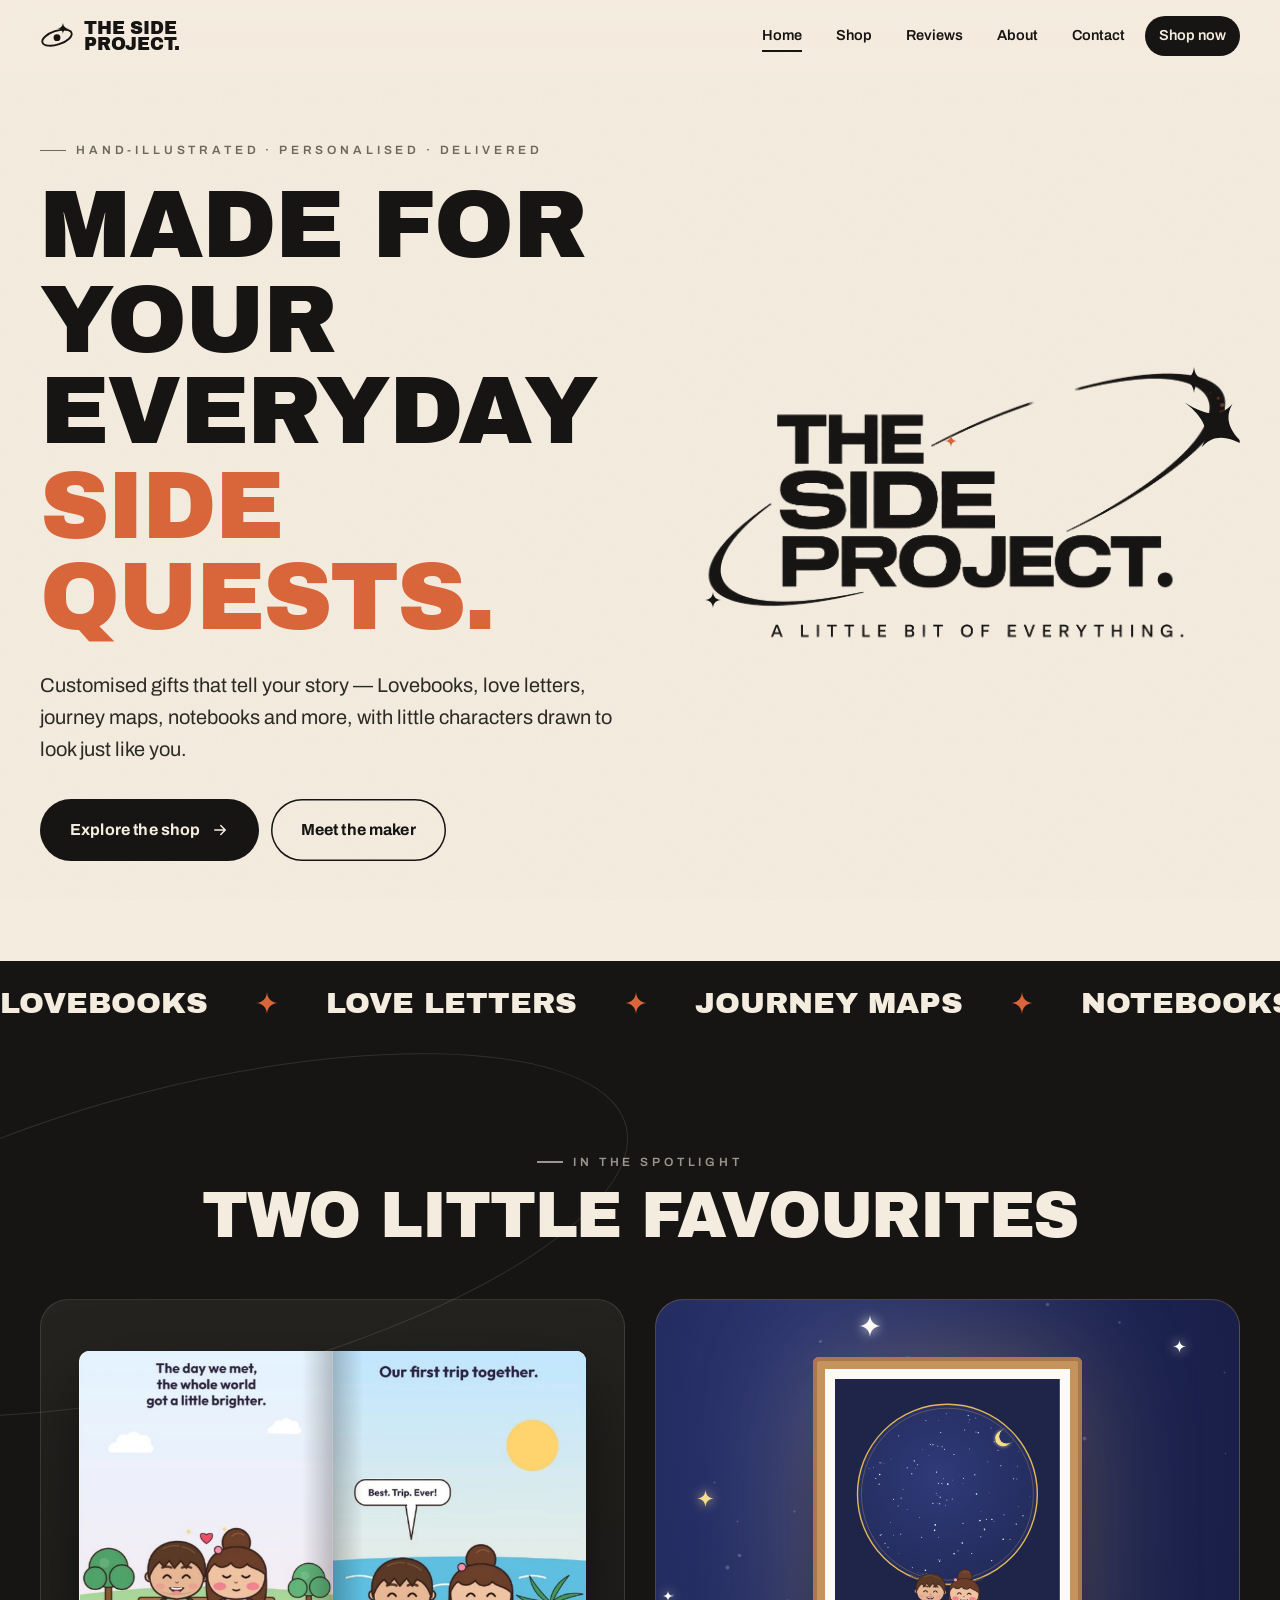
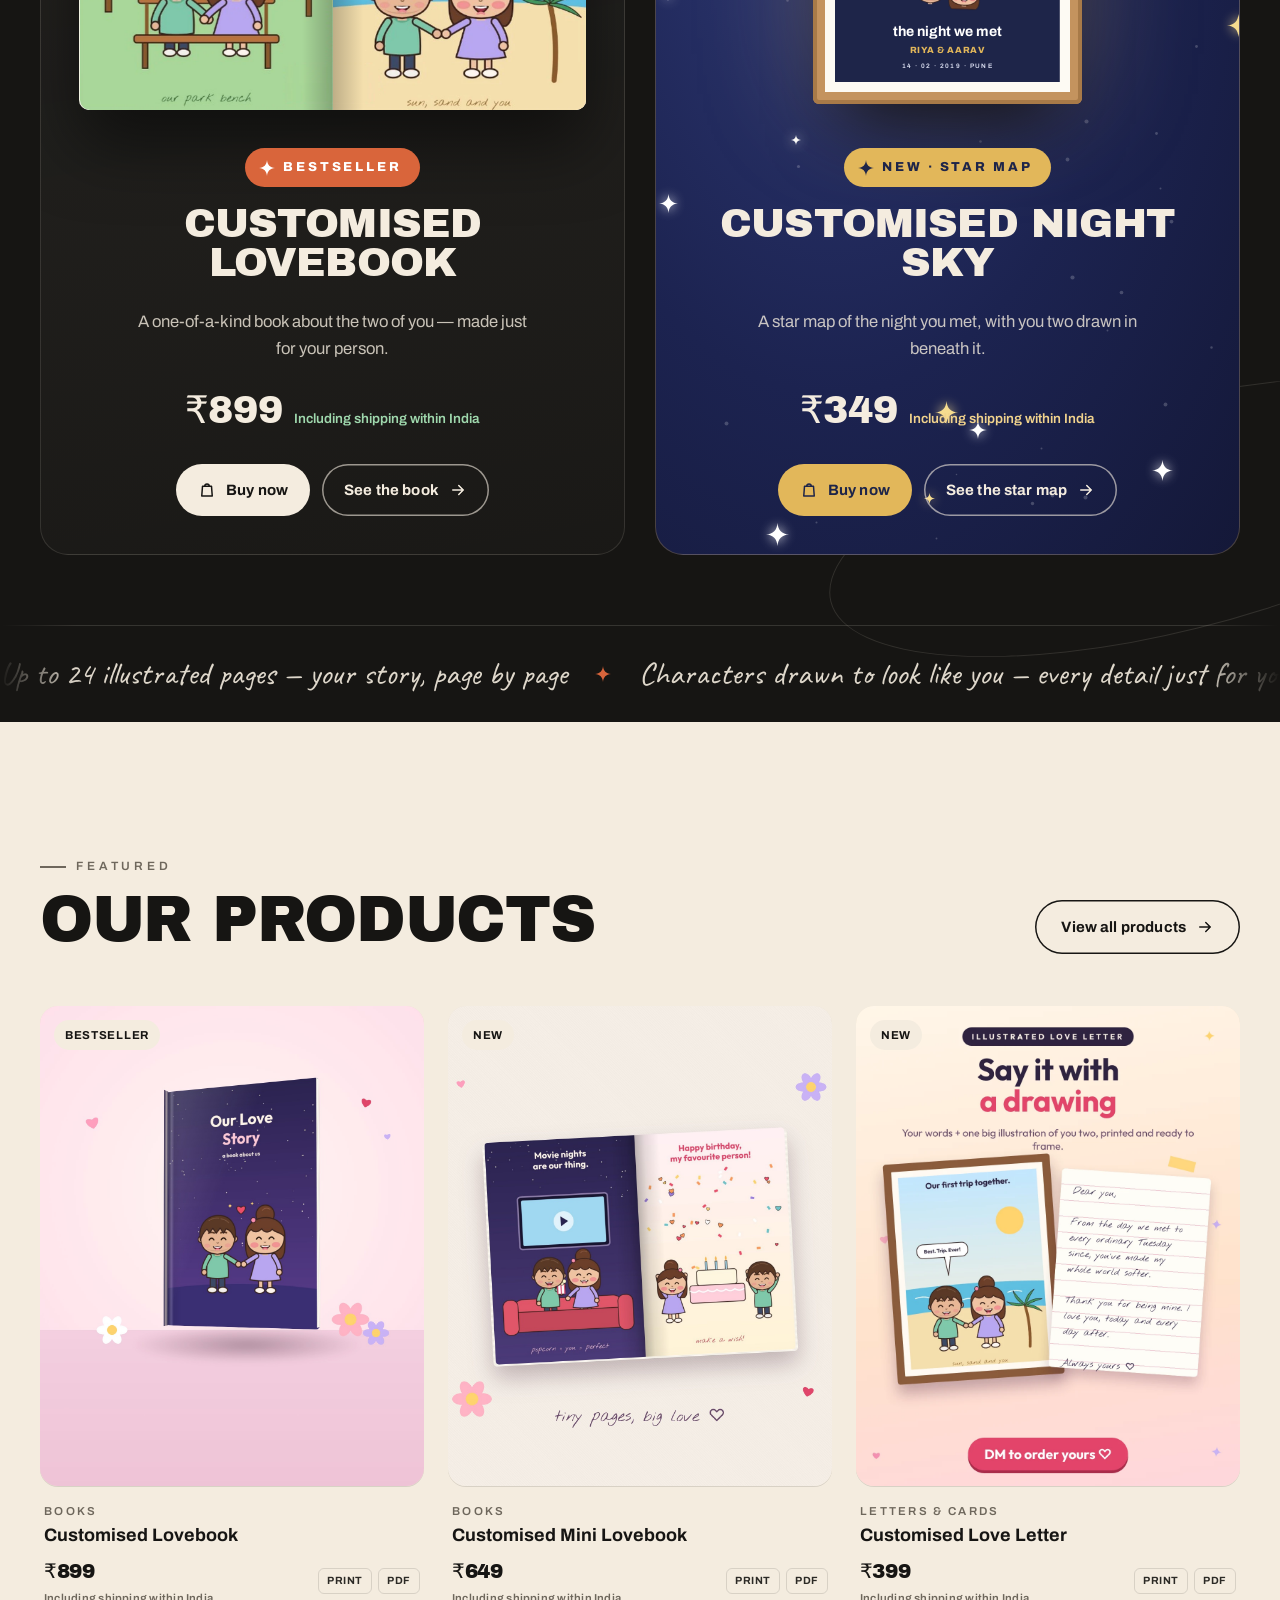
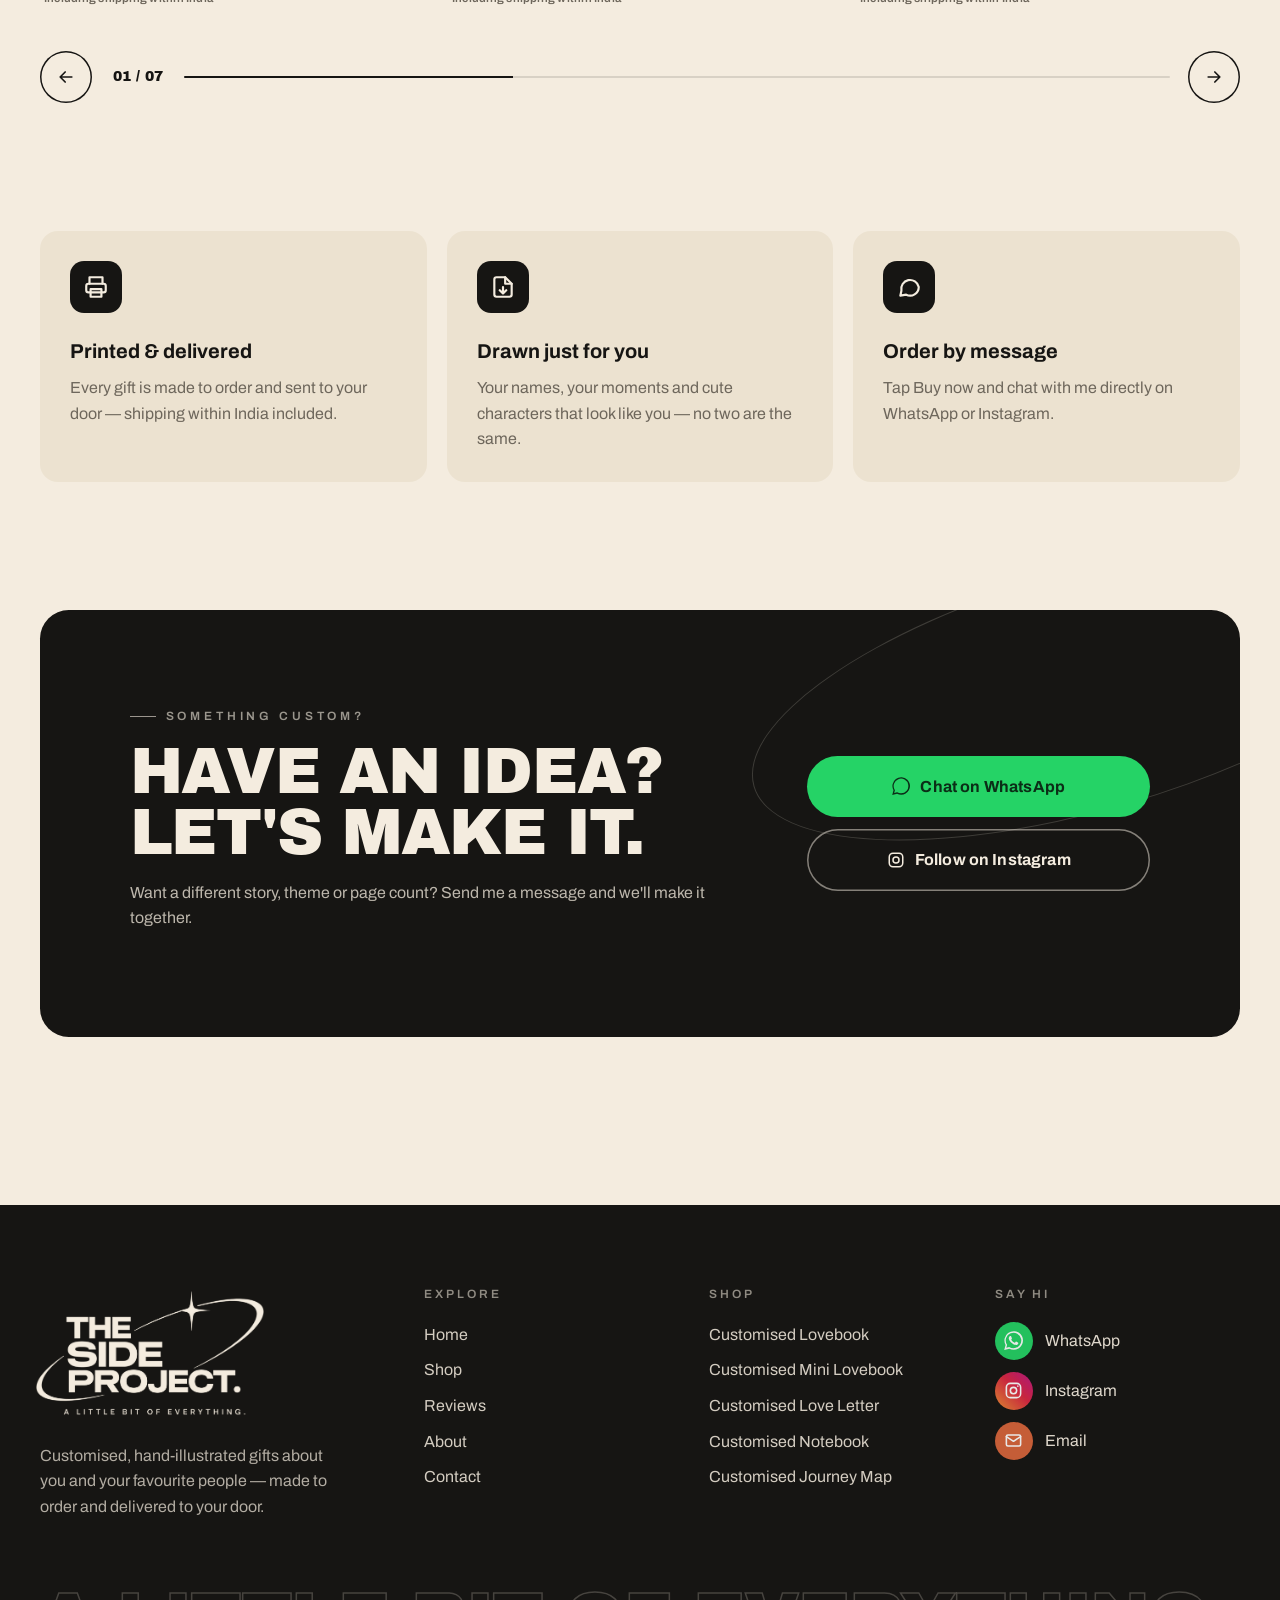
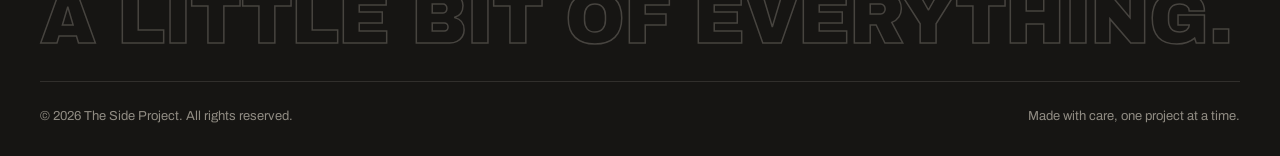
==== index.html @ 6e04b650 "One spotlight with Lovebook and Night Sky side by side - Both spotlights now sit as two cards in a s" ====
<!doctype html>
<html lang="en">
<head>
<meta charset="utf-8">
<meta name="viewport" content="width=device-width, initial-scale=1">
<title>The Side Project</title>
<meta name="description" content="The Side Project — customised, hand-illustrated gifts about you and your favourite people: Lovebooks, love letters, journey maps, notebooks, calendar magnets and more.">
<link rel="icon" href="data:image/svg+xml,%3Csvg xmlns=%22http://www.w3.org/2000/svg%22 viewBox=%220 0 24 24%22%3E%3Cpath d=%22M12 0c.6 7.5 4.5 11.4 12 12-7.5.6-11.4 4.5-12 12-.6-7.5-4.5-11.4-12-12C7.5 11.4 11.4 7.5 12 0z%22/%3E%3C/svg%3E">
<link rel="preconnect" href="https://fonts.googleapis.com"><link rel="preconnect" href="https://fonts.gstatic.com" crossorigin>
<link href="https://fonts.googleapis.com/css2?family=Archivo:wght@400;500;600;700;800&family=Archivo+Black&family=Caveat:wght@600&display=swap" rel="stylesheet">
<link rel="stylesheet" href="css/style.css">
<!-- Vercel Web Analytics -->
<script>window.va = window.va || function () { (window.vaq = window.vaq || []).push(arguments); };</script>
<script defer src="/_vercel/insights/script.js"></script>
</head>
<body data-page="home">
<main>
  <section class="hero">
    <div class="wrap hero-grid">
      <div class="hero-copy">
        <span class="eyebrow reveal">Hand-illustrated · Personalised · Delivered</span>
        <h1 class="h-display h1" style="margin-top:20px">
          <span class="split-line"><span>Made for</span></span>
          <span class="split-line"><span style="--d:.1s">your everyday</span></span>
          <span class="split-line"><span style="--d:.2s;color:var(--accent)">side quests.</span></span>
        </h1>
        <p class="lead reveal" style="--d:.35s">Customised gifts that tell your story — Lovebooks, love letters, journey maps, notebooks and more, with little characters drawn to look just like you.</p>
        <div class="hero-actions reveal" style="--d:.45s">
          <a href="shop.html" class="btn btn-lg">Explore the shop <svg class="arrow" viewBox="0 0 24 24" fill="none" stroke="currentColor" stroke-width="2" stroke-linecap="round" stroke-linejoin="round"><path d="M5 12h14M13 6l6 6-6 6"/></svg></a>
          <a href="about.html" class="btn btn-ghost btn-lg">Meet the maker</a>
        </div>
      </div>
      <div class="hero-logo reveal reveal-scale" style="--d:.15s">
        <div class="logo-stage">
          <img src="assets/logo-nostar.png" alt="The Side Project — a little bit of everything">
          <!-- The logo's star, animated along the orbit line (see initLogoOrbit in js/main.js) -->
          <svg class="logo-orbit" viewBox="0 0 1131 641" aria-hidden="true">
            <defs>
              <mask id="orbit-mask" maskUnits="userSpaceOnUse" x="0" y="0" width="1131" height="641">
                <rect width="1131" height="641" fill="#fff"/>
                <!-- the wordmark sits in front of the orbit, so the star passes behind it -->
                <rect x="158" y="134" width="334" height="130" rx="18" fill="#000"/>
                <rect x="164" y="251" width="475" height="148" rx="18" fill="#000"/>
                <rect x="166" y="384" width="840" height="138" rx="18" fill="#000"/>
                <rect x="150" y="570" width="880" height="54" rx="18" fill="#000"/>
              </mask>
            </defs>
            <g mask="url(#orbit-mask)">
              <g class="orbit-trail"></g>
              <g class="orbit-star" transform="translate(761 120)">
                <path d="M0 -92C2.5 -32 22 -3.7 62 0C22 3.7 2.5 32 0 92C-2.5 32 -22 3.7 -62 0C-22 -3.7 -2.5 -32 0 -92Z" fill="#161513"/>
              </g>
            </g>
          </svg>
        </div>
        <span class="hero-star s1"><svg viewBox="0 0 24 24" fill="currentColor"><path d="M12 0c.6 7.5 4.5 11.4 12 12-7.5.6-11.4 4.5-12 12-.6-7.5-4.5-11.4-12-12C7.5 11.4 11.4 7.5 12 0z"/></svg></span>
        <span class="hero-star s2"><svg viewBox="0 0 24 24" fill="currentColor"><path d="M12 0c.6 7.5 4.5 11.4 12 12-7.5.6-11.4 4.5-12 12-.6-7.5-4.5-11.4-12-12C7.5 11.4 11.4 7.5 12 0z"/></svg></span>
        <span class="hero-star s3"><svg viewBox="0 0 24 24" fill="currentColor"><path d="M12 0c.6 7.5 4.5 11.4 12 12-7.5.6-11.4 4.5-12 12-.6-7.5-4.5-11.4-12-12C7.5 11.4 11.4 7.5 12 0z"/></svg></span>
      </div>
    </div>
  </section>

  <div class="marquee" aria-hidden="true"><div class="marquee-track" id="marquee"></div></div>

  <section class="bestseller" id="bestseller" hidden>
    <div class="wrap">
      <div class="spot-head"><span class="eyebrow reveal">In the spotlight</span><h2 class="h-display h2"><span class="split-line"><span>Two little favourites</span></span></h2></div>
      <div class="spot-grid">
        <article class="spot-card spot-book reveal reveal-l">
          <div class="spot-visual"><div class="flipbook-wrap"><div class="flipbook" aria-label="Pages of our bestseller"></div></div></div>
          <div class="bs-copy"></div>
        </article>
        <article class="spot-card sky reveal reveal-r" id="sky-spot">
          <div class="ss-field" aria-hidden="true"></div>
          <div class="spot-visual ss-art"></div>
          <div class="ss-copy"></div>
        </article>
      </div>
    </div>
    <div class="bs-notes" aria-hidden="true"></div>
  </section>

  <section class="section">
    <div class="wrap">
      <div class="section-head">
        <div>
          <span class="eyebrow reveal">Featured</span>
          <h2 class="h-display h2" style="margin-top:14px"><span class="split-line"><span>Our products</span></span></h2>
        </div>
        <a href="shop.html" class="btn btn-ghost reveal">View all products <svg class="arrow" viewBox="0 0 24 24" fill="none" stroke="currentColor" stroke-width="2" stroke-linecap="round" stroke-linejoin="round"><path d="M5 12h14M13 6l6 6-6 6"/></svg></a>
      </div>
      <div class="carousel reveal" id="featured-carousel">
        <div class="carousel-viewport"><div class="carousel-track" id="carousel-track"></div></div>
        <div class="carousel-controls">
          <button class="circle-btn prev" aria-label="Previous"><svg viewBox="0 0 24 24" fill="none" stroke="currentColor" stroke-width="2" stroke-linecap="round" stroke-linejoin="round"><path d="M19 12H5M11 18l-6-6 6-6"/></svg></button>
          <span class="carousel-count">01 / 01</span>
          <div class="carousel-progress"><i></i></div>
          <button class="circle-btn next" aria-label="Next"><svg viewBox="0 0 24 24" fill="none" stroke="currentColor" stroke-width="2" stroke-linecap="round" stroke-linejoin="round"><path d="M5 12h14M13 6l6 6-6 6"/></svg></button>
        </div>
      </div>
    </div>
  </section>

  <section class="section home-reviews" id="home-reviews" hidden style="padding-top:0">
    <div class="wrap">
      <div class="section-head">
        <div>
          <span class="eyebrow reveal">Kind words</span>
          <h2 class="h-display h2" style="margin-top:14px"><span class="split-line"><span>Loved by many</span></span></h2>
          <p class="muted reveal" id="home-rv-score"></p>
        </div>
        <a href="reviews.html" class="btn btn-ghost reveal">Read all reviews <svg class="arrow" viewBox="0 0 24 24" fill="none" stroke="currentColor" stroke-width="2" stroke-linecap="round" stroke-linejoin="round"><path d="M5 12h14M13 6l6 6-6 6"/></svg></a>
      </div>
    </div>
    <div class="rv-marquee" id="home-rv-rows"></div>
  </section>

  <section class="section" style="padding-top:0">
    <div class="wrap">
      <div class="features">
        <div class="feature reveal"><div class="ico"><svg viewBox="0 0 24 24" fill="none" stroke="currentColor" stroke-width="2" stroke-linecap="round" stroke-linejoin="round"><path d="M6 9V3h12v6"/><rect x="3" y="9" width="18" height="8" rx="2"/><path d="M7 14h10v7H7z"/></svg></div><h3>Printed &amp; delivered</h3><p>Every gift is made to order and sent to your door — shipping within India included.</p></div>
        <div class="feature reveal" style="--d:.1s"><div class="ico"><svg viewBox="0 0 24 24" fill="none" stroke="currentColor" stroke-width="2" stroke-linecap="round" stroke-linejoin="round"><path d="M14 3H6a2 2 0 00-2 2v14a2 2 0 002 2h12a2 2 0 002-2V9z"/><path d="M14 3v6h6M12 18v-6M9 15l3 3 3-3"/></svg></div><h3>Drawn just for you</h3><p>Your names, your moments and cute characters that look like you — no two are the same.</p></div>
        <div class="feature reveal" style="--d:.2s"><div class="ico"><svg viewBox="0 0 24 24" fill="none" stroke="currentColor" stroke-width="2" stroke-linecap="round" stroke-linejoin="round"><path d="M21 12a8 8 0 01-11.6 7.1L4 20l1-4.6A8 8 0 1121 12z"/></svg></div><h3>Order by message</h3><p>Tap Buy now and chat with me directly on WhatsApp or Instagram.</p></div>
      </div>
    </div>
  </section>

  <section class="section" style="padding-top:0">
    <div class="wrap">
      <div class="cta-band reveal reveal-scale">
        <span class="orbit"></span>
        <div style="position:relative">
          <span class="eyebrow" style="color:rgba(244,236,223,.6)">Something custom?</span>
          <h2 class="h-display h2" style="margin:16px 0 14px">Have an idea?<br>Let's make it.</h2>
          <p>Want a different story, theme or page count? Send me a message and we'll make it together.</p>
        </div>
        <div class="cta-actions">
          <a class="btn btn-lg btn-wa js-wa" target="_blank" rel="noopener"><svg viewBox="0 0 24 24" fill="currentColor"><path d="M20.5 3.5A11.8 11.8 0 002 17.7L.3 24l6.4-1.7A11.8 11.8 0 0024 12c0-3.2-1.2-6.2-3.5-8.5zM12 21.8c-1.8 0-3.5-.5-5-1.4l-.4-.2-3.7 1 1-3.6-.2-.4A9.8 9.8 0 1112 21.8z"/></svg> Chat on WhatsApp</a>
          <a class="btn btn-lg btn-ig js-ig" target="_blank" rel="noopener"><svg viewBox="0 0 24 24" fill="none" stroke="currentColor" stroke-width="2"><rect x="3" y="3" width="18" height="18" rx="5"/><circle cx="12" cy="12" r="4"/></svg> Follow on Instagram</a>
        </div>
      </div>
    </div>
  </section>
</main>
<script src="js/data.js"></script>
<script src="js/main.js"></script>
</body>
</html>
---- css/style.css ----
/* ============ THE SIDE PROJECT — styles ============ */
:root {
  --cream: #f4ecdf;
  --cream-2: #ece2d0;
  --cream-3: #e3d6bf;
  --ink: #161513;
  --ink-2: #2c2a26;
  --muted: #6e675c;
  --line: rgba(22, 21, 19, 0.12);
  --accent: #d9653b;
  --accent-ink: #a8451f;
  --green: #25d366;
  --radius: 18px;
  --radius-sm: 10px;
  --ease: cubic-bezier(0.22, 1, 0.36, 1);
  --ease-in: cubic-bezier(0.65, 0, 0.35, 1);
  --display: "Archivo Black", "Arial Black", system-ui, sans-serif;
  --sans: "Archivo", system-ui, -apple-system, "Segoe UI", sans-serif;
  --wrap: 1200px;
}

*, *::before, *::after { box-sizing: border-box; }
html { scroll-behavior: smooth; -webkit-text-size-adjust: 100%; }
body {
  margin: 0;
  background: var(--cream);
  color: var(--ink);
  font-family: var(--sans);
  font-size: 16px;
  line-height: 1.6;
  -webkit-font-smoothing: antialiased;
  overflow-x: hidden;
}
img, svg { display: block; max-width: 100%; }
a { color: inherit; text-decoration: none; }
button { font: inherit; color: inherit; cursor: pointer; border: 0; background: none; }
::selection { background: var(--ink); color: var(--cream); }

.wrap { width: min(var(--wrap), 100% - 32px); margin-inline: auto; }
@media (min-width: 720px) { .wrap { width: min(var(--wrap), 100% - 64px); } }

/* subtle paper grain */
body::before {
  content: ""; position: fixed; inset: 0; pointer-events: none; z-index: 1; opacity: .35;
  background-image: url("data:image/svg+xml,%3Csvg xmlns='http://www.w3.org/2000/svg' width='160' height='160'%3E%3Cfilter id='n'%3E%3CfeTurbulence type='fractalNoise' baseFrequency='.9' numOctaves='2' stitchTiles='stitch'/%3E%3CfeColorMatrix values='0 0 0 0 0.09 0 0 0 0 0.08 0 0 0 0 0.07 0 0 0 .06 0'/%3E%3C/filter%3E%3Crect width='100%25' height='100%25' filter='url(%23n)'/%3E%3C/svg%3E");
}

/* ============ Page transition curtain ============ */
.curtain {
  position: fixed; inset: 0; z-index: 1000; background: var(--ink);
  display: grid; place-items: center; pointer-events: none;
  transform: translateY(0); transition: transform .7s var(--ease-in);
}
.curtain svg { width: 46px; color: var(--cream); animation: spin 1.6s linear infinite; }
body.is-loaded .curtain { transform: translateY(-100%); }
body.is-loaded:not(.is-leaving) .curtain svg { animation-play-state: paused; }
body.is-leaving .curtain { transform: translateY(0); transition-duration: .5s; }
body.is-leaving .curtain, body:not(.is-loaded) .curtain { pointer-events: all; }
/* safety net: never leave the curtain covering the page if scripts are slow */
body:not(.is-leaving) .curtain { animation: curtainSafety 0s 2.5s forwards; }
@keyframes curtainSafety { to { transform: translateY(-100%); pointer-events: none; } }
@keyframes spin { to { transform: rotate(360deg); } }

/* ============ Header ============ */
.site-header {
  position: sticky; top: 0; z-index: 50;
  background: color-mix(in srgb, var(--cream) 82%, transparent);
  backdrop-filter: blur(14px) saturate(1.2);
  -webkit-backdrop-filter: blur(14px) saturate(1.2);
  border-bottom: 1px solid transparent;
  transition: border-color .3s, box-shadow .3s;
}
.site-header.scrolled { border-color: var(--line); box-shadow: 0 6px 30px -18px rgba(0,0,0,.25); }
.nav { display: flex; align-items: center; justify-content: space-between; height: 72px; gap: 16px; }
.brand { display: flex; align-items: center; gap: 10px; font-family: var(--display); font-size: 18px; letter-spacing: -.01em; line-height: .9; }
.brand-mark { width: 34px; height: 34px; position: relative; flex: none; }
.brand-mark svg { width: 100%; height: 100%; transition: transform .8s var(--ease); }
.brand:hover .brand-mark svg { transform: rotate(180deg); }
.brand small { display: block; font-family: var(--sans); font-weight: 500; font-size: 9.5px; letter-spacing: .32em; color: var(--muted); margin-top: 4px; }
.nav-links { display: flex; align-items: center; gap: 6px; }
.nav-links a {
  position: relative; padding: 8px 14px; font-weight: 600; font-size: 14.5px; border-radius: 999px;
  transition: background .25s, color .25s;
}
.nav-links a::after {
  content: ""; position: absolute; left: 14px; right: 14px; bottom: 4px; height: 2px; background: var(--ink);
  transform: scaleX(0); transform-origin: right; transition: transform .4s var(--ease);
}
.nav-links a:hover::after, .nav-links a.active::after { transform: scaleX(1); transform-origin: left; }
.nav-cta { background: var(--ink); color: var(--cream) !important; }
.nav-cta::after { display: none; }
.nav-cta:hover { background: var(--accent); }
.menu-btn { display: none; width: 44px; height: 44px; border-radius: 50%; position: relative; }
.menu-btn span { position: absolute; left: 12px; right: 12px; height: 2px; background: var(--ink); transition: transform .4s var(--ease), opacity .2s; }
.menu-btn span:nth-child(1) { top: 16px; } .menu-btn span:nth-child(2) { top: 21px; } .menu-btn span:nth-child(3) { top: 26px; }
body.menu-open .menu-btn span:nth-child(1) { transform: translateY(5px) rotate(45deg); }
body.menu-open .menu-btn span:nth-child(2) { opacity: 0; }
body.menu-open .menu-btn span:nth-child(3) { transform: translateY(-5px) rotate(-45deg); }

@media (max-width: 820px) {
  .menu-btn { display: block; }
  .nav-links {
    position: fixed; inset: 72px 0 auto 0; flex-direction: column; align-items: stretch; gap: 0;
    background: var(--cream); padding: 12px 16px 24px; border-bottom: 1px solid var(--line);
    clip-path: inset(0 0 100% 0); transition: clip-path .5s var(--ease);
  }
  body.menu-open .nav-links { clip-path: inset(0 0 0 0); }
  .nav-links a { font-family: var(--display); font-size: 26px; padding: 12px 4px; border-radius: 0; border-bottom: 1px solid var(--line); }
  .nav-links a::after { display: none; }
  .nav-cta { margin-top: 14px; text-align: center; border-radius: 999px !important; font-size: 18px !important; border: 0 !important; }
}

/* ============ Buttons ============ */
.btn {
  --bg: var(--ink); --fg: var(--cream);
  position: relative; display: inline-flex; align-items: center; justify-content: center; gap: 10px;
  padding: 15px 26px; border-radius: 999px; background: var(--bg); color: var(--fg);
  font-weight: 700; font-size: 15px; letter-spacing: .01em; overflow: hidden; isolation: isolate;
  transition: transform .35s var(--ease), box-shadow .35s var(--ease), color .35s;
}
.btn::before {
  content: ""; position: absolute; inset: 0; z-index: -1; background: var(--accent);
  transform: translateY(101%); border-radius: inherit; transition: transform .45s var(--ease);
}
.btn:hover { transform: translateY(-2px); box-shadow: 0 14px 30px -14px rgba(0,0,0,.45); }
.btn:hover::before { transform: translateY(0); }
.btn:active { transform: translateY(0) scale(.98); }
.btn svg { width: 18px; height: 18px; transition: transform .35s var(--ease); }
.btn:hover svg.arrow { transform: translateX(4px); }
.btn-ghost { --bg: transparent; --fg: var(--ink); box-shadow: inset 0 0 0 1.5px var(--ink); }
.btn-ghost:hover { color: var(--cream); }
.btn-ghost::before { background: var(--ink); }
.btn-block { width: 100%; }
.btn-lg { padding: 18px 30px; font-size: 16px; }

/* ============ Typography helpers ============ */
.eyebrow { display: inline-flex; align-items: center; gap: 10px; font-size: 12px; font-weight: 600; letter-spacing: .32em; text-transform: uppercase; color: var(--muted); }
.eyebrow::before { content: ""; width: 26px; height: 1.5px; background: currentColor; }
.h-display { font-family: var(--display); font-weight: 400; line-height: .95; letter-spacing: -.02em; margin: 0; text-transform: uppercase; }
.h1 { font-size: clamp(42px, 7.5vw, 104px); }
.h2 { font-size: clamp(34px, 5vw, 64px); }
.h3 { font-size: clamp(22px, 2.4vw, 30px); }
.lead { font-size: clamp(17px, 1.6vw, 20px); color: var(--ink-2); max-width: 56ch; }
.muted { color: var(--muted); }
.section { padding: clamp(72px, 10vw, 130px) 0; position: relative; z-index: 2; }
.section-head { display: flex; align-items: end; justify-content: space-between; gap: 24px; margin-bottom: 44px; flex-wrap: wrap; }
.section-head p { margin: 14px 0 0; }

/* ============ Reveal animations ============ */
.reveal { opacity: 0; transform: translateY(36px); transition: opacity 1s var(--ease), transform 1s var(--ease); transition-delay: var(--d, 0s); }
.reveal.in { opacity: 1; transform: none; }
.reveal-l { transform: translateX(-40px); } .reveal-r { transform: translateX(40px); }
.reveal-scale { transform: scale(.94); }
.split-line { display: block; overflow: hidden; padding-bottom: .04em; }
.split-line > span { display: inline-block; transform: translateY(105%); transition: transform 1.1s var(--ease); transition-delay: var(--d, 0s); }
.in .split-line > span, .split-line.in > span { transform: none; }

@media (prefers-reduced-motion: reduce) {
  *, *::before, *::after { animation-duration: .01ms !important; transition-duration: .01ms !important; }
  .reveal, .split-line > span { opacity: 1; transform: none; }
}

/* ============ Hero ============ */
.hero { position: relative; z-index: 2; padding: clamp(28px, 5vw, 60px) 0 clamp(60px, 8vw, 100px); overflow: hidden; }
.hero-grid { display: grid; grid-template-columns: 1.05fr .95fr; gap: clamp(24px, 4vw, 60px); align-items: center; }
.hero-logo { position: relative; }
.logo-stage { position: relative; animation: float 7s ease-in-out infinite; }
.logo-stage img { width: 100%; }
.logo-orbit { position: absolute; inset: 0; width: 100%; height: 100%; overflow: visible; pointer-events: none; }
.hero-copy .lead { margin: 22px 0 34px; }
.hero-actions { display: flex; gap: 12px; flex-wrap: wrap; }
.hero-meta { display: flex; gap: 32px; margin-top: 44px; flex-wrap: wrap; }
.hero-meta div { font-size: 13px; color: var(--muted); }
.hero-meta strong { display: block; font-family: var(--display); font-size: 28px; color: var(--ink); font-weight: 400; line-height: 1.1; }
@keyframes float { 0%,100% { transform: translateY(0) rotate(0); } 50% { transform: translateY(-12px) rotate(-.6deg); } }
.hero-star { position: absolute; color: var(--ink); animation: twinkle 3.2s ease-in-out infinite; }
.hero-star.s1 { width: 26px; top: 8%; right: 6%; } .hero-star.s2 { width: 16px; bottom: 14%; left: 2%; animation-delay: 1.1s; }
.hero-star.s3 { width: 12px; top: 30%; left: 46%; animation-delay: 2s; color: var(--accent); }
@keyframes twinkle { 0%,100% { transform: scale(1) rotate(0); opacity: 1; } 50% { transform: scale(.55) rotate(45deg); opacity: .5; } }
@media (max-width: 900px) {
  .hero-grid { grid-template-columns: 1fr; }
  .hero-logo { order: -1; max-width: 560px; margin: 0 auto; }
}

/* ============ Marquee ============ */
.marquee { position: relative; z-index: 2; background: var(--ink); color: var(--cream); overflow: hidden; padding: 18px 0; }
.marquee-track { display: flex; gap: 48px; width: max-content; animation: marquee 32s linear infinite; }
.marquee span { font-family: var(--display); font-size: clamp(20px, 2.6vw, 30px); text-transform: uppercase; white-space: nowrap; display: inline-flex; align-items: center; gap: 48px; }
.marquee span svg { width: 22px; color: var(--accent); }
@keyframes marquee { to { transform: translateX(-50%); } }

/* ============ Product card ============ */
.product-grid { display: grid; grid-template-columns: repeat(auto-fill, minmax(250px, 1fr)); gap: clamp(16px, 2.4vw, 30px); }
.product-grid.few { grid-template-columns: repeat(auto-fit, minmax(260px, 420px)); }
.product-grid.few .card-media { aspect-ratio: 1 / 1; }
@media (max-width: 600px) { .product-grid.few { grid-template-columns: 1fr; } }
.card { position: relative; display: block; border-radius: var(--radius); }
.card-media {
  position: relative; aspect-ratio: 4 / 5; border-radius: var(--radius); overflow: hidden; background: var(--cream-2);
  box-shadow: 0 1px 0 var(--line);
}
.card-media img { position: absolute; inset: 0; width: 100%; height: 100%; object-fit: cover; transition: transform 1.1s var(--ease), opacity .6s var(--ease); }
.card-media img.alt { opacity: 0; }
.card:hover .card-media img { transform: scale(1.06); }
.card:hover .card-media img.alt { opacity: 1; }
.card-badge { position: absolute; top: 14px; left: 14px; z-index: 2; background: var(--cream); color: var(--ink); font-size: 11.5px; font-weight: 700; letter-spacing: .06em; text-transform: uppercase; padding: 6px 11px; border-radius: 999px; }
.card-quick {
  position: absolute; left: 50%; bottom: 16px; z-index: 2;
  display: inline-flex; align-items: center; gap: 6px; white-space: nowrap;
  background: var(--ink); color: var(--cream); padding: 9px 16px; border-radius: 999px;
  font-weight: 700; font-size: 13px; letter-spacing: .01em;
  box-shadow: 0 8px 20px -10px rgba(0,0,0,.5);
  opacity: 0; transform: translate(-50%, 10px);
  transition: opacity .35s var(--ease), transform .45s var(--ease), background .3s;
}
.card-quick svg { width: 15px; height: 15px; }
.card-quick:hover { background: var(--accent); }
.card:hover .card-quick, .card:focus-within .card-quick { opacity: 1; transform: translate(-50%, 0); }
@media (hover: none) { .card-quick { display: none; } }
.card-body { padding: 16px 4px 4px; }
.card-cat { font-size: 11.5px; font-weight: 600; letter-spacing: .2em; text-transform: uppercase; color: var(--muted); }
.card-title { font-weight: 700; font-size: 18px; line-height: 1.25; margin: 4px 0 8px; }
.card-row { display: flex; align-items: center; justify-content: space-between; gap: 8px; }
.price { font-family: var(--display); font-size: 20px; letter-spacing: -.01em; }
.price s { font-family: var(--sans); font-size: 14px; color: var(--muted); margin-left: 6px; font-weight: 500; }
.price-note { display: block; font-family: var(--sans); font-size: 11.5px; font-weight: 600; color: var(--muted); letter-spacing: .02em; margin-top: 2px; }
.ship-tag { display: inline-flex; align-items: center; gap: 5px; font-size: 12.5px; font-weight: 700; color: #2f6b3c; background: rgba(63,140,80,.13); padding: 5px 11px; border-radius: 999px; }
.ship-tag svg { width: 13px; height: 13px; }
.pdp-price { flex-wrap: wrap; }
.intl-note { margin: -8px 0 18px; font-size: 13.5px; font-weight: 600; color: var(--muted); }
.formats-mini { display: flex; gap: 6px; }
.formats-mini span { font-size: 10.5px; font-weight: 700; letter-spacing: .06em; text-transform: uppercase; padding: 4px 8px; border-radius: 6px; border: 1px solid var(--line); color: var(--ink-2); }

/* ============ Carousel ============ */
.carousel { position: relative; }
.carousel-viewport { overflow: hidden; margin: 0 -8px; padding: 8px; cursor: grab; touch-action: pan-y; }
.carousel-viewport.dragging { cursor: grabbing; }
.carousel-viewport.dragging .card { pointer-events: none; }
.carousel-track { display: flex; gap: 24px; transition: transform .8s var(--ease); will-change: transform; }
.carousel-track.no-anim { transition: none; }
.carousel-track > .card { flex: 0 0 calc((100% - 48px) / 3); }
@media (max-width: 960px) { .carousel-track > .card { flex-basis: calc((100% - 24px) / 2); } }
.carousel-track.few > .card { flex-basis: calc((100% - 24px) / 2); }
.carousel-track.few .card-media { aspect-ratio: 1 / 1; }
@media (max-width: 600px) { .carousel-track > .card, .carousel-track.few > .card { flex-basis: 82%; } .carousel-track { gap: 16px; } }
.carousel-controls { display: flex; align-items: center; gap: 18px; margin-top: 32px; }
.carousel-progress { flex: 1; height: 2px; background: var(--line); position: relative; overflow: hidden; border-radius: 2px; }
.carousel-progress i { position: absolute; inset: 0 auto 0 0; background: var(--ink); transition: width .8s var(--ease), left .8s var(--ease); }
.circle-btn {
  width: 52px; height: 52px; border-radius: 50%; display: grid; place-items: center; flex: none;
  box-shadow: inset 0 0 0 1.5px var(--ink); transition: background .3s, color .3s, transform .3s var(--ease);
}
.circle-btn:hover { background: var(--ink); color: var(--cream); transform: scale(1.06); }
.circle-btn svg { width: 20px; }
.carousel-count { font-family: var(--display); font-size: 14px; min-width: 56px; text-align: center; }

/* ============ Feature strip ============ */
.features { display: grid; grid-template-columns: repeat(3, 1fr); gap: 20px; }
.feature { padding: 30px; border-radius: var(--radius); background: var(--cream-2); transition: transform .5s var(--ease), background .4s; }
.feature:hover { transform: translateY(-6px); background: var(--cream-3); }
.feature .ico { width: 52px; height: 52px; border-radius: 14px; background: var(--ink); color: var(--cream); display: grid; place-items: center; margin-bottom: 22px; }
.feature .ico svg { width: 26px; }
.feature h3 { margin: 0 0 8px; font-size: 20px; }
.feature p { margin: 0; color: var(--muted); }
@media (max-width: 820px) { .features { grid-template-columns: 1fr; } }

/* ============ Category tiles ============ */
.cats { display: grid; grid-template-columns: repeat(4, 1fr); gap: 16px; }
.cat {
  position: relative; padding: 26px 22px; border-radius: var(--radius); background: var(--ink); color: var(--cream);
  min-height: 170px; display: flex; flex-direction: column; justify-content: space-between; overflow: hidden;
  transition: transform .5s var(--ease);
}
.cat::after { content: ""; position: absolute; width: 220px; height: 90px; border: 1.5px solid rgba(244,236,223,.35); border-radius: 50%; right: -60px; top: -20px; transform: rotate(-18deg); transition: transform .8s var(--ease); }
.cat:hover { transform: translateY(-6px); }
.cat:hover::after { transform: rotate(-30deg) scale(1.2); }
.cat:nth-child(2) { background: var(--accent); }
.cat:nth-child(3) { background: var(--cream-3); color: var(--ink); }
.cat:nth-child(3)::after { border-color: rgba(22,21,19,.25); }
.cat:nth-child(4) { background: #3f5d46; }
.cat strong { font-family: var(--display); font-size: 24px; font-weight: 400; text-transform: uppercase; line-height: 1; }
.cat span { font-size: 13px; opacity: .8; display: flex; align-items: center; gap: 6px; }
.cat span svg { width: 16px; transition: transform .4s var(--ease); }
.cat:hover span svg { transform: translateX(5px); }
@media (max-width: 820px) { .cats { grid-template-columns: repeat(2, 1fr); } }

/* ============ CTA band ============ */
.cta-band { position: relative; overflow: hidden; background: var(--ink); color: var(--cream); border-radius: calc(var(--radius) * 1.6); padding: clamp(40px, 7vw, 90px); display: grid; grid-template-columns: 1.3fr .7fr; gap: 40px; align-items: center; }
.cta-band .h2 { color: var(--cream); }
.cta-band p { color: rgba(244,236,223,.75); }
.cta-band .orbit { position: absolute; width: 700px; height: 240px; border: 1.5px solid rgba(244,236,223,.18); border-radius: 50%; right: -200px; top: -40px; transform: rotate(-16deg); }
.cta-band .btn { --bg: var(--cream); --fg: var(--ink); }
.cta-band .btn:hover { color: var(--cream); }
.cta-actions { display: flex; flex-direction: column; gap: 12px; position: relative; }
.btn-wa { --bg: var(--green) !important; --fg: #0b2e17 !important; }
.btn-ig { --bg: transparent !important; --fg: var(--cream) !important; box-shadow: inset 0 0 0 1.5px rgba(244,236,223,.5); }
@media (max-width: 820px) { .cta-band { grid-template-columns: 1fr; } }

/* ============ Page header (inner pages) ============ */
.page-hero { position: relative; z-index: 2; padding: clamp(50px, 8vw, 100px) 0 clamp(30px, 5vw, 60px); overflow: hidden; }
.page-hero .orbit-deco { position: absolute; right: -120px; top: 20px; width: 560px; height: 200px; border: 1.5px solid var(--ink); border-radius: 50%; transform: rotate(-14deg); opacity: .14; }
.breadcrumb { display: flex; gap: 8px; font-size: 13px; color: var(--muted); margin-bottom: 18px; flex-wrap: wrap; }
.breadcrumb a:hover { color: var(--ink); }

/* ============ Shop toolbar ============ */
.toolbar { display: flex; flex-wrap: wrap; gap: 14px; align-items: center; justify-content: space-between; margin-bottom: 36px; padding-bottom: 24px; border-bottom: 1px solid var(--line); }
.chips { display: flex; gap: 8px; flex-wrap: wrap; }
.chip { padding: 9px 16px; border-radius: 999px; font-size: 14px; font-weight: 600; box-shadow: inset 0 0 0 1.5px var(--line); transition: background .3s, color .3s, box-shadow .3s; }
.chip:hover { box-shadow: inset 0 0 0 1.5px var(--ink); }
.chip.active { background: var(--ink); color: var(--cream); box-shadow: none; }
.tools-right { display: flex; gap: 10px; flex-wrap: wrap; }
.field { position: relative; }
.field input, .field select {
  appearance: none; font: inherit; font-size: 14px; color: var(--ink); background: var(--cream-2);
  border: 1.5px solid transparent; border-radius: 999px; padding: 10px 16px 10px 40px; min-width: 200px; outline: none; transition: border-color .3s, background .3s;
}
.field select { padding: 10px 38px 10px 16px; min-width: 170px; cursor: pointer; }
.field input:focus, .field select:focus { border-color: var(--ink); background: var(--cream); }
.field > svg { position: absolute; left: 14px; top: 50%; translate: 0 -50%; width: 16px; color: var(--muted); pointer-events: none; }
.field.select::after { content: ""; position: absolute; right: 16px; top: 50%; width: 7px; height: 7px; border-right: 1.5px solid; border-bottom: 1.5px solid; transform: translateY(-70%) rotate(45deg); pointer-events: none; }
.result-count { font-size: 14px; color: var(--muted); margin-bottom: 20px; }
.empty { text-align: center; padding: 80px 0; color: var(--muted); }
.product-grid .card { animation: cardIn .7s var(--ease) both; animation-delay: var(--d, 0s); }
@keyframes cardIn { from { opacity: 0; transform: translateY(26px) scale(.98); } }
@media (max-width: 600px) { .field input, .field select { min-width: 0; width: 100%; } .tools-right, .tools-right .field { width: 100%; } }

/* ============ Product page ============ */
.pdp { display: grid; grid-template-columns: 1.1fr .9fr; gap: clamp(28px, 5vw, 70px); align-items: start; padding-top: 24px; }
.gallery { position: sticky; top: 96px; display: grid; grid-template-columns: 84px 1fr; gap: 14px; }
.thumbs { display: flex; flex-direction: column; gap: 10px; }
/* real (square) product photos: square stage + scrollable thumbnail strip */
.gallery.photos .stage, .gallery.photos .thumb { aspect-ratio: 1 / 1; }
.gallery.photos .stage { background: #fbe9ef; }
.gallery.photos .stage img { object-fit: contain; } /* show non-square photos whole */
.gallery .thumbs { height: 0; min-height: 100%; overflow-y: auto; scrollbar-width: none; }
@media (max-width: 900px) { .gallery .thumbs { height: auto; min-height: 0; overflow-x: auto; overflow-y: hidden; } }
.gallery .thumbs::-webkit-scrollbar { display: none; }
.thumb { flex: none; aspect-ratio: 4/5; border-radius: 12px; overflow: hidden; opacity: .55; box-shadow: inset 0 0 0 0 var(--ink); transition: opacity .3s, transform .3s var(--ease); position: relative; }
.thumb img { width: 100%; height: 100%; object-fit: cover; }
.thumb::after { content: ""; position: absolute; inset: 0; border-radius: inherit; box-shadow: inset 0 0 0 2px transparent; transition: box-shadow .3s; }
.thumb:hover { opacity: .9; transform: translateY(-2px); }
.thumb.active { opacity: 1; }
.thumb.active::after { box-shadow: inset 0 0 0 2px var(--ink); }
.stage { position: relative; aspect-ratio: 4/5; border-radius: var(--radius); overflow: hidden; background: var(--cream-2); cursor: zoom-in; }
.stage img { position: absolute; inset: 0; width: 100%; height: 100%; object-fit: cover; transition: opacity .7s var(--ease), transform .9s var(--ease), clip-path .9s var(--ease); }
.stage img.leaving { opacity: 0; transform: scale(1.04); }
.stage img.entering { clip-path: inset(0 0 0 100%); }
.stage.zoom img.current { transform: scale(1.8); transition: transform .3s ease-out; }
.stage-nav { position: absolute; bottom: 16px; right: 16px; display: flex; gap: 8px; z-index: 3; }
.stage-nav button { width: 44px; height: 44px; border-radius: 50%; background: var(--cream); display: grid; place-items: center; box-shadow: 0 6px 18px -8px rgba(0,0,0,.4); transition: transform .3s var(--ease), background .3s, color .3s; }
.stage-nav button:hover { background: var(--ink); color: var(--cream); transform: scale(1.08); }
.stage-nav svg { width: 18px; }
.stage-count { position: absolute; top: 16px; left: 16px; z-index: 3; background: var(--cream); font-size: 12px; font-weight: 700; padding: 6px 11px; border-radius: 999px; }
@media (max-width: 900px) {
  .pdp { grid-template-columns: 1fr; }
  .gallery { position: relative; top: 0; grid-template-columns: 1fr; }
  .thumbs { flex-direction: row; order: 2; overflow-x: auto; }
  .thumb { width: 72px; flex: none; }
}

.pdp-info .card-cat { display: block; margin-bottom: 10px; }
.pdp-title { font-family: var(--display); font-weight: 400; font-size: clamp(34px, 4.4vw, 56px); line-height: .98; letter-spacing: -.02em; margin: 0 0 18px; text-transform: uppercase; }
.pdp-price { display: flex; align-items: baseline; gap: 12px; margin-bottom: 18px; }
.pdp-price .price { font-size: 34px; }
.save-tag { font-size: 12px; font-weight: 700; color: var(--accent-ink); background: color-mix(in srgb, var(--accent) 16%, transparent); padding: 5px 10px; border-radius: 999px; }
.pdp-short { font-size: 18px; color: var(--ink-2); margin: 0 0 28px; }

.delivery { border-radius: var(--radius); background: var(--cream-2); padding: 20px; margin-bottom: 22px; }
.delivery-title { font-size: 12px; font-weight: 700; letter-spacing: .2em; text-transform: uppercase; color: var(--muted); margin-bottom: 12px; display: flex; align-items: center; gap: 8px; }
.delivery-opts { display: grid; grid-template-columns: 1fr 1fr; gap: 10px; }
.delivery-opts.one { grid-template-columns: 1fr; }
.dopt { position: relative; display: flex; gap: 12px; align-items: center; padding: 14px; border-radius: 14px; background: var(--cream); cursor: pointer; box-shadow: inset 0 0 0 1.5px transparent; transition: box-shadow .3s, transform .3s var(--ease); }
.dopt:hover { transform: translateY(-2px); }
.dopt input { position: absolute; opacity: 0; pointer-events: none; }
.dopt:has(input:checked) { box-shadow: inset 0 0 0 2px var(--ink); }
.dopt .dico { width: 40px; height: 40px; border-radius: 10px; background: var(--ink); color: var(--cream); display: grid; place-items: center; flex: none; }
.dopt .dico svg { width: 20px; }
.dopt b { display: block; font-size: 15px; line-height: 1.2; }
.dopt small { color: var(--muted); font-size: 12.5px; }
@media (max-width: 480px) { .delivery-opts { grid-template-columns: 1fr; } }

.buy-row { display: flex; gap: 10px; margin-bottom: 14px; }
.buy-row .btn { flex: 1; }
.buy-note { font-size: 13px; color: var(--muted); display: flex; gap: 8px; align-items: center; margin: 0 0 30px; }
.buy-note svg { width: 16px; flex: none; }
.buy-row .share-btn { width: 58px; flex: none; padding: 0; }

.acc { border-top: 1px solid var(--line); }
.acc:last-child { border-bottom: 1px solid var(--line); }
.acc-head { width: 100%; display: flex; justify-content: space-between; align-items: center; padding: 20px 0; font-weight: 700; font-size: 16px; text-align: left; }
.acc-head i { width: 14px; height: 14px; position: relative; flex: none; }
.acc-head i::before, .acc-head i::after { content: ""; position: absolute; left: 0; right: 0; top: 50%; height: 2px; background: var(--ink); transition: transform .4s var(--ease); }
.acc-head i::after { transform: rotate(90deg); }
.acc.open .acc-head i::after { transform: rotate(0); }
.acc-body { display: grid; grid-template-rows: 0fr; transition: grid-template-rows .5s var(--ease); }
.acc.open .acc-body { grid-template-rows: 1fr; }
.acc-body > div { overflow: hidden; }
.acc-body p { margin: 0 0 20px; color: var(--ink-2); }
.acc-body ul { margin: 0 0 20px; padding: 0; list-style: none; display: grid; gap: 8px; }
.acc-body li { display: flex; gap: 10px; align-items: flex-start; }
.acc-body li svg { width: 18px; flex: none; margin-top: 3px; color: var(--accent); }

/* ============ Modal (Buy now / QR) ============ */
.modal { position: fixed; inset: 0; z-index: 900; display: grid; place-items: center; padding: 16px; visibility: hidden; }
.modal.open { visibility: visible; }
.modal-backdrop { position: absolute; inset: 0; background: rgba(22,21,19,.55); backdrop-filter: blur(6px); -webkit-backdrop-filter: blur(6px); opacity: 0; transition: opacity .45s var(--ease); }
.modal.open .modal-backdrop { opacity: 1; }
.modal-panel {
  position: relative; width: min(920px, 100%); max-height: calc(100dvh - 32px); overflow: auto;
  background: var(--cream); border-radius: calc(var(--radius) * 1.4); display: grid; grid-template-columns: .9fr 1.1fr;
  opacity: 0; transform: translateY(40px) scale(.96); transition: opacity .5s var(--ease), transform .6s var(--ease);
  box-shadow: 0 40px 100px -30px rgba(0,0,0,.6);
}
.modal.open .modal-panel { opacity: 1; transform: none; }
.modal-close { position: absolute; top: 14px; right: 14px; z-index: 3; width: 42px; height: 42px; border-radius: 50%; background: var(--cream); display: grid; place-items: center; transition: transform .4s var(--ease), background .3s, color .3s; }
.modal-close:hover { transform: rotate(90deg); background: var(--ink); color: var(--cream); }
.modal-close svg { width: 18px; }
.modal-side { background: var(--ink); color: var(--cream); padding: 34px; display: flex; flex-direction: column; gap: 18px; position: relative; overflow: hidden; }
.modal-side::after { content: ""; position: absolute; width: 440px; height: 150px; border: 1.5px solid rgba(244,236,223,.18); border-radius: 50%; left: -80px; bottom: -40px; transform: rotate(-16deg); }
.modal-prod { display: flex; gap: 14px; align-items: center; }
.modal-prod img { width: 70px; aspect-ratio: 4/5; object-fit: cover; border-radius: 10px; }
.modal-prod b { display: block; font-size: 17px; line-height: 1.2; }
.modal-prod .price { color: var(--cream); font-size: 20px; }
.modal-side h3 { font-family: var(--display); font-weight: 400; text-transform: uppercase; font-size: 30px; line-height: 1; margin: 6px 0 0; }
.modal-side p { margin: 0; color: rgba(244,236,223,.72); font-size: 14.5px; }
.steps { list-style: none; padding: 0; margin: 0; display: grid; gap: 12px; counter-reset: s; position: relative; z-index: 1; }
.steps li { display: flex; gap: 12px; font-size: 14px; color: rgba(244,236,223,.85); counter-increment: s; }
.steps li::before { content: counter(s); flex: none; width: 24px; height: 24px; border-radius: 50%; background: var(--cream); color: var(--ink); font-weight: 800; font-size: 12px; display: grid; place-items: center; }
.modal-main { padding: 34px; display: flex; flex-direction: column; align-items: center; text-align: center; }
.tabs { display: inline-flex; padding: 5px; background: var(--cream-2); border-radius: 999px; position: relative; margin-bottom: 22px; }
.tab { position: relative; z-index: 1; padding: 10px 20px; border-radius: 999px; font-weight: 700; font-size: 14px; display: flex; align-items: center; gap: 8px; transition: color .35s; }
.tab svg { width: 18px; }
.tab.active { color: var(--cream); }
.tab-pill { position: absolute; top: 5px; bottom: 5px; left: 5px; border-radius: 999px; background: var(--ink); transition: transform .5s var(--ease), width .5s var(--ease), background .4s; }
.tabs[data-active="wa"] .tab-pill { background: #128c4a; }
.tabs[data-active="ig"] .tab-pill { background: linear-gradient(45deg, #f09433, #dc2743, #bc1888); }
.qr-box { position: relative; width: min(260px, 70vw); aspect-ratio: 1; padding: 16px; background: #fff; border-radius: 22px; box-shadow: 0 20px 50px -24px rgba(0,0,0,.35); }
.qr-box .qr { width: 100%; height: 100%; transition: opacity .35s, transform .5s var(--ease); }
.qr-box .qr.swap { opacity: 0; transform: scale(.9) rotate(-4deg); }
.qr-box .qr svg { width: 100%; height: 100%; }
.qr-logo { position: absolute; left: 50%; top: 50%; translate: -50% -50%; width: 52px; height: 52px; border-radius: 14px; background: #fff; display: grid; place-items: center; box-shadow: 0 0 0 4px #fff; }
.qr-logo span { width: 40px; height: 40px; border-radius: 11px; display: grid; place-items: center; color: #fff; background: #128c4a; transition: background .4s; }
.qr-logo span svg { width: 24px; }
.qr-logo.ig span { background: linear-gradient(45deg, #f09433, #dc2743, #bc1888); }
.qr-scan { position: absolute; left: 16px; right: 16px; height: 2px; top: 16px; background: linear-gradient(90deg, transparent, var(--accent), transparent); animation: scan 2.6s ease-in-out infinite; }
@keyframes scan { 0%,100% { top: 16px; } 50% { top: calc(100% - 18px); } }
.qr-caption { margin: 18px 0 6px; font-weight: 700; font-size: 17px; }
.qr-sub { margin: 0 0 20px; font-size: 14px; color: var(--muted); }
.modal-format { display: flex; gap: 8px; justify-content: center; margin-bottom: 16px; flex-wrap: wrap; }
.modal-format label { cursor: pointer; }
.modal-format input { position: absolute; opacity: 0; pointer-events: none; }
.modal-format span { display: inline-flex; align-items: center; gap: 6px; padding: 8px 14px; border-radius: 999px; font-size: 13px; font-weight: 700; box-shadow: inset 0 0 0 1.5px var(--line); transition: all .3s; }
.modal-format input:checked + span { background: var(--ink); color: var(--cream); box-shadow: none; }
.modal-format span svg { width: 15px; }
.modal-main { justify-content: center; }
.buy-head { font-family: var(--display); font-weight: 400; text-transform: uppercase; font-size: 22px; line-height: 1.1; margin: 10px 0 18px; }
.buy-links { width: 100%; max-width: 400px; display: grid; gap: 12px; }
.buy-link {
  display: flex; align-items: center; gap: 14px; padding: 16px 18px; border-radius: 18px; color: #fff; text-align: left;
  transition: transform .4s var(--ease), box-shadow .4s var(--ease); box-shadow: 0 12px 28px -16px rgba(0,0,0,.5);
  opacity: 0; transform: translateY(16px);
}
.modal.open .buy-link { opacity: 1; transform: none; transition: opacity .5s var(--ease) .15s, transform .6s var(--ease) .15s, box-shadow .4s; }
.modal.open .buy-link.ig { transition-delay: .25s; }
.modal.open .buy-link:hover { transform: translateY(-3px); box-shadow: 0 20px 36px -16px rgba(0,0,0,.55); transition-delay: 0s; }
.buy-link.wa { background: #128c4a; }
.buy-link.ig { background: linear-gradient(45deg, #f09433, #dc2743 55%, #bc1888); }
.bl-ico { width: 48px; height: 48px; border-radius: 14px; background: rgba(255,255,255,.18); display: grid; place-items: center; flex: none; }
.bl-ico svg { width: 26px; }
.bl-text { flex: 1; min-width: 0; }
.bl-text b { display: block; font-size: 17px; line-height: 1.2; }
.bl-text small { display: block; font-size: 13px; opacity: .85; margin-top: 2px; }
.bl-arrow svg { width: 20px; transition: transform .35s var(--ease); }
.buy-link:hover .bl-arrow svg { transform: translateX(4px); }
.or-line { font-size: 12px; color: var(--muted); margin: 0 0 12px; letter-spacing: .2em; text-transform: uppercase; }
.phone-line { margin-top: 14px; font-size: 13.5px; color: var(--muted); }
.phone-line a { color: var(--ink); font-weight: 700; border-bottom: 1px solid var(--line); }
@media (max-width: 760px) {
  .modal-panel { grid-template-columns: 1fr; }
  .modal-side { padding: 26px 22px; }
  .modal-side .steps { display: none; }
  .modal-main { padding: 26px 20px 30px; }
}

/* ============ Lightbox ============ */
.lightbox { position: fixed; inset: 0; z-index: 950; background: rgba(22,21,19,.94); display: grid; place-items: center; opacity: 0; visibility: hidden; transition: opacity .4s, visibility .4s; padding: 20px; }
.lightbox.open { opacity: 1; visibility: visible; }
.lightbox img { max-height: 88vh; width: auto; border-radius: 14px; transform: scale(.92); transition: transform .5s var(--ease); }
.lightbox.open img { transform: none; }
.lightbox .modal-close { position: fixed; }

/* ============ Toast ============ */
.toast { position: fixed; left: 50%; bottom: 26px; z-index: 990; translate: -50% 0; background: var(--ink); color: var(--cream); padding: 12px 20px; border-radius: 999px; font-size: 14px; font-weight: 600; transform: translateY(120px); transition: transform .5s var(--ease); }
.toast.show { transform: none; }

/* ============ About ============ */
.about-hero { display: grid; grid-template-columns: .9fr 1.1fr; gap: clamp(30px, 5vw, 80px); align-items: center; }
.portrait { position: relative; aspect-ratio: 4/5; border-radius: 200px 200px var(--radius) var(--radius); overflow: hidden; background: var(--ink); }
.portrait img { width: 100%; height: 100%; object-fit: cover; }
.portrait-orbit { position: absolute; inset: auto -12% 8% -12%; height: 34%; border: 2px solid var(--accent); border-radius: 50%; transform: rotate(-14deg); pointer-events: none; z-index: 2; }
.portrait-wrap { position: relative; }
.sticker { position: absolute; z-index: 3; right: -10px; top: 16%; width: 120px; height: 120px; border-radius: 50%; background: var(--accent); color: var(--cream); display: grid; place-items: center; animation: spin 18s linear infinite; }
.sticker svg { width: 100%; height: 100%; }
.sticker b { position: absolute; font-size: 26px; }
.signature { font-family: "Caveat", cursive; font-size: 40px; line-height: 1; margin-top: 18px; }
.about-copy p { color: var(--ink-2); font-size: 17.5px; }
.values { display: grid; grid-template-columns: repeat(3, 1fr); gap: 20px; }
.value { padding: 34px 28px; border-top: 2px solid var(--ink); }
.value .num { font-family: var(--display); font-size: 14px; color: var(--accent); }
.value h3 { font-family: var(--display); font-weight: 400; text-transform: uppercase; font-size: 26px; line-height: 1; margin: 14px 0 12px; }
.value p { color: var(--muted); margin: 0; }
.stats { display: grid; grid-template-columns: repeat(3, 1fr); gap: 20px; background: var(--ink); color: var(--cream); border-radius: calc(var(--radius) * 1.4); padding: clamp(30px, 5vw, 56px); }
.stat strong { display: block; font-family: var(--display); font-weight: 400; font-size: clamp(36px, 5vw, 60px); line-height: 1; }
.stat span { color: rgba(244,236,223,.7); font-size: 14px; }
.timeline { display: grid; gap: 0; }
.tl-item { display: grid; grid-template-columns: 140px 1fr; gap: 30px; padding: 28px 0; border-top: 1px solid var(--line); }
.tl-item:last-child { border-bottom: 1px solid var(--line); }
.tl-item b { font-family: var(--display); font-weight: 400; font-size: 22px; }
.tl-item h4 { margin: 0 0 6px; font-size: 19px; }
.tl-item p { margin: 0; color: var(--muted); }
@media (max-width: 900px) {
  .about-hero { grid-template-columns: 1fr; }
  .portrait-wrap { max-width: 420px; margin: 0 auto; width: 100%; }
  .values { grid-template-columns: 1fr; }
  .stats { grid-template-columns: 1fr; }
  .tl-item { grid-template-columns: 1fr; gap: 6px; }
}

/* ============ Contact ============ */
.contact-grid { display: grid; grid-template-columns: repeat(2, 1fr); gap: 22px; }
.contact-card { border-radius: calc(var(--radius) * 1.3); padding: clamp(26px, 4vw, 40px); background: var(--cream-2); display: grid; grid-template-columns: 1fr auto; gap: 24px; align-items: center; transition: transform .5s var(--ease); }
.contact-card:hover { transform: translateY(-6px); }
.contact-card.dark { background: var(--ink); color: var(--cream); }
.contact-card h3 { font-family: var(--display); font-weight: 400; text-transform: uppercase; font-size: 30px; line-height: 1; margin: 12px 0 10px; }
.contact-card p { margin: 0 0 20px; opacity: .75; }
.contact-card .qr-mini { width: 150px; padding: 10px; background: #fff; border-radius: 16px; }
.contact-card.dark .btn { --bg: var(--cream); --fg: var(--ink); }
.contact-card.dark .btn:hover { color: var(--cream); }
.faq { max-width: 820px; }
@media (max-width: 900px) { .contact-grid { grid-template-columns: 1fr; } }
@media (max-width: 480px) { .contact-card { grid-template-columns: 1fr; } .contact-card .qr-mini { width: 160px; } }

/* ============ Footer ============ */
.site-footer { position: relative; z-index: 2; background: var(--ink); color: var(--cream); padding: 80px 0 30px; margin-top: 40px; overflow: hidden; }
.footer-top { display: grid; grid-template-columns: 1.4fr 1fr 1fr 1fr; gap: 40px; }
.footer-logo { width: 240px; margin: 0 0 22px -10px; }
.site-footer h4 { font-size: 12px; letter-spacing: .25em; text-transform: uppercase; color: rgba(244,236,223,.55); margin: 0 0 18px; font-weight: 600; }
.site-footer ul { list-style: none; margin: 0; padding: 0; display: grid; gap: 10px; }
.site-footer a { opacity: .85; transition: opacity .3s, color .3s; }
.site-footer a:hover { opacity: 1; color: var(--accent); }
.footer-big { font-family: var(--display); text-transform: uppercase; font-size: clamp(48px, 13vw, 190px); line-height: .85; letter-spacing: -.03em; margin: 70px 0 30px; color: transparent; -webkit-text-stroke: 1.5px rgba(244,236,223,.22); white-space: nowrap; }
.footer-bottom { display: flex; justify-content: space-between; gap: 20px; flex-wrap: wrap; font-size: 13px; color: rgba(244,236,223,.55); padding-top: 24px; border-top: 1px solid rgba(244,236,223,.12); }
@media (max-width: 820px) { .footer-top { grid-template-columns: 1fr 1fr; } .footer-top > div:first-child { grid-column: 1 / -1; } }

/* ============ Floating WhatsApp ============ */
.fab { position: fixed; right: 20px; bottom: 20px; z-index: 80; width: 58px; height: 58px; border-radius: 50%; background: var(--green); color: #fff; display: grid; place-items: center; box-shadow: 0 14px 30px -10px rgba(0,0,0,.45); transition: transform .4s var(--ease); }
.fab:hover { transform: scale(1.1) rotate(-8deg); }
.fab svg { width: 30px; }
.fab::before { content: ""; position: absolute; inset: 0; border-radius: 50%; background: var(--green); z-index: -1; animation: pulse 2.4s ease-out infinite; }
@keyframes pulse { from { transform: scale(1); opacity: .6; } to { transform: scale(1.8); opacity: 0; } }

/* ============ Reviews ============ */
[hidden] { display: none !important; }
.rv-stars { display: inline-flex; gap: 2px; vertical-align: middle; }
.rv-stars svg { width: 18px; height: 18px; fill: var(--cream-3); }
.rv-stars svg.on { fill: #e0a43a; }
.rv-stars.lg svg { width: 26px; height: 26px; }
.pdp-rating { display: inline-flex; align-items: center; gap: 8px; margin: -6px 0 16px; font-size: 14px; font-weight: 600; color: var(--muted); }
.pdp-rating:hover span { color: var(--ink); text-decoration: underline; }

.rv-summary { display: grid; grid-template-columns: auto 1fr; gap: clamp(24px, 5vw, 60px); align-items: center; padding: clamp(24px, 4vw, 40px); border-radius: calc(var(--radius) * 1.3); background: var(--cream-2); margin-bottom: 28px; }
.rv-score { display: grid; justify-items: start; gap: 6px; }
.rv-score strong { font-family: var(--display); font-weight: 400; font-size: clamp(56px, 8vw, 84px); line-height: .9; }
.rv-score > span:last-child { font-size: 14px; color: var(--muted); font-weight: 600; }
.rv-bars { display: grid; gap: 8px; max-width: 460px; width: 100%; }
.rv-bar { display: grid; grid-template-columns: 34px 1fr 28px; gap: 10px; align-items: center; font-size: 13px; font-weight: 600; color: var(--muted); }
.rv-bar i { height: 8px; border-radius: 99px; background: var(--cream); overflow: hidden; }
.rv-bar b { display: block; height: 100%; background: #e0a43a; border-radius: inherit; }
@media (max-width: 600px) { .rv-summary { grid-template-columns: 1fr; } }
.rv-chips { margin-bottom: 26px; }

.rv-grid { columns: 3 300px; column-gap: 22px; }
.rv-card { break-inside: avoid; margin: 0 0 22px; padding: 26px; border-radius: var(--radius); background: #fff8ee; box-shadow: 0 1px 0 var(--line), 0 18px 40px -30px rgba(0,0,0,.35); animation: cardIn .7s var(--ease) both; animation-delay: var(--d, 0s); transition: transform .4s var(--ease); }
.rv-card:hover { transform: translateY(-4px) rotate(-.3deg); }
.rv-text { font-size: 16.5px; line-height: 1.6; margin: 14px 0 18px; color: var(--ink-2); }
.rv-photo { width: 100%; border-radius: 12px; margin-bottom: 18px; }
.rv-card footer { display: flex; flex-wrap: wrap; align-items: center; gap: 12px; padding-top: 16px; border-top: 1px dashed var(--line); }
.rv-avatar { width: 40px; height: 40px; border-radius: 50%; display: grid; place-items: center; background: var(--accent); color: #fff; font-weight: 800; flex: none; }
.rv-card footer b { display: block; line-height: 1.2; }
.rv-card footer small { display: block; font-size: 12.5px; color: var(--muted); }
.rv-meta { width: 100%; display: flex; justify-content: space-between; gap: 10px; font-size: 12.5px; }
.rv-meta a { font-weight: 700; color: var(--accent-ink); }
.rv-empty { column-span: all; text-align: center; padding: 60px 20px; border: 1.5px dashed var(--line); border-radius: calc(var(--radius) * 1.3); }
.rv-empty > svg { width: 38px; margin: 0 auto 14px; color: #e0a43a; animation: twinkle 3s ease-in-out infinite; }
.rv-empty h3 { font-family: var(--display); font-weight: 400; text-transform: uppercase; font-size: 28px; margin: 0 0 8px; }
.rv-empty p { color: var(--muted); margin: 0 0 22px; }

.rv-write { display: grid; grid-template-columns: .85fr 1.15fr; border-radius: calc(var(--radius) * 1.6); overflow: hidden; background: var(--cream-2); scroll-margin-top: 90px; }
.rv-write-side { position: relative; overflow: hidden; background: var(--ink); color: var(--cream); padding: clamp(30px, 5vw, 56px); }
.rv-write-side::after { content: ""; position: absolute; width: 480px; height: 160px; border: 1.5px solid rgba(244,236,223,.18); border-radius: 50%; left: -100px; bottom: -40px; transform: rotate(-16deg); }
.rv-write-side p { color: rgba(244,236,223,.75); margin: 0 0 22px; }
.rv-perks { list-style: none; padding: 0; margin: 0; display: grid; gap: 10px; position: relative; z-index: 1; }
.rv-perks li { display: flex; gap: 10px; align-items: center; font-size: 14.5px; color: rgba(244,236,223,.9); }
.rv-perks li::before { content: "✦"; color: var(--accent); }
.rv-form { padding: clamp(26px, 4vw, 48px); display: grid; gap: 18px; }
.rv-row { display: grid; grid-template-columns: 1fr 1fr; gap: 14px; }
@media (max-width: 520px) { .rv-row { grid-template-columns: 1fr; } }
.rv-field { display: grid; gap: 7px; position: relative; }
.rv-field > span:first-child { font-size: 13px; font-weight: 700; letter-spacing: .02em; }
.rv-field input, .rv-field textarea, .rv-field select {
  font: inherit; font-size: 15px; color: var(--ink); width: 100%; background: var(--cream); border: 1.5px solid transparent;
  border-radius: 14px; padding: 13px 15px; outline: none; transition: border-color .3s, box-shadow .3s; resize: vertical;
}
.rv-field .field { display: block; }
.rv-field .field select { min-width: 0; border-radius: 14px; padding: 13px 40px 13px 15px; }
.rv-field input:focus, .rv-field textarea:focus, .rv-field select:focus { border-color: var(--ink); box-shadow: 0 0 0 4px rgba(22,21,19,.06); }
.rv-count { position: absolute; right: 12px; bottom: 10px; font-size: 11.5px; color: var(--muted); }
.rv-stars-input { display: flex; align-items: center; gap: 4px; }
.rv-stars-input button { width: 40px; height: 40px; display: grid; place-items: center; border-radius: 10px; transition: background .2s; }
.rv-stars-input button:hover { background: var(--cream); }
.rv-stars-input svg { width: 30px; height: 30px; fill: var(--cream-3); transition: fill .2s, transform .2s; }
.rv-stars-input button.on svg { fill: #e0a43a; }
.rv-stars-input em { white-space: nowrap; margin-left: 10px; font-style: normal; font-size: 13.5px; font-weight: 600; color: var(--muted); }
.rv-consent { display: flex; gap: 10px; align-items: flex-start; font-size: 14px; color: var(--ink-2); cursor: pointer; }
.rv-consent input { width: 18px; height: 18px; margin-top: 2px; accent-color: var(--ink); flex: none; }
.rv-error { margin: 0; min-height: 1.2em; font-size: 14px; font-weight: 700; color: #b3261e; }
.rv-error.shake { animation: shake .4s; }
@keyframes shake { 20%, 60% { transform: translateX(-6px); } 40%, 80% { transform: translateX(6px); } }
.rv-note { margin: 0; font-size: 12.5px; color: var(--muted); text-align: center; }
@media (max-width: 860px) { .rv-write { grid-template-columns: 1fr; } }
.rv-hp { position: absolute; left: -9999px; width: 1px; height: 1px; overflow: hidden; }
.rv-note a { color: var(--ink); font-weight: 700; text-decoration: underline; }
.rv-skel { min-height: 170px; display: grid; gap: 12px; align-content: start; }
.rv-skel i { display: block; height: 12px; border-radius: 6px; background: linear-gradient(90deg, var(--cream-2), var(--cream-3), var(--cream-2)); background-size: 200% 100%; animation: skel 1.3s linear infinite; }
.rv-skel i:nth-child(1) { width: 40%; } .rv-skel i:nth-child(2) { width: 95%; } .rv-skel i:nth-child(3) { width: 70%; }
@keyframes skel { to { background-position: -200% 0; } }
.rv-spinner { width: 16px; height: 16px; border-radius: 50%; border: 2px solid currentColor; border-right-color: transparent; animation: spin .7s linear infinite; }
#rv-send:disabled { opacity: .75; cursor: progress; transform: none; }
.rv-card.rv-new { animation: rvNew 1.6s var(--ease) both; box-shadow: 0 0 0 2px var(--accent), 0 18px 40px -30px rgba(0,0,0,.35); }
@keyframes rvNew { 0% { opacity: 0; transform: translateY(-20px) scale(.96); } 40% { opacity: 1; transform: none; } }

/* ============ Home: moving reviews ============ */
#home-rv-score { display: flex; align-items: center; gap: 8px; flex-wrap: wrap; }
#home-rv-score b { color: var(--ink); }
.rv-marquee { display: grid; gap: 22px; overflow: hidden; padding: 6px 0 10px;
  -webkit-mask-image: linear-gradient(90deg, transparent, #000 8%, #000 92%, transparent);
          mask-image: linear-gradient(90deg, transparent, #000 8%, #000 92%, transparent); }
.rv-row-track { display: flex; width: max-content; animation: rvScroll var(--dur, 40s) linear infinite; }
.rv-row-track.rev { animation-direction: reverse; }
.rv-marquee:hover .rv-row-track { animation-play-state: paused; }
.rv-row-set { display: flex; gap: 22px; padding-right: 22px; }
.rv-marquee .rv-card { width: 340px; flex: none; margin: 0; animation: none; display: flex; flex-direction: column; }
.rv-marquee .rv-text { display: -webkit-box; -webkit-line-clamp: 5; -webkit-box-orient: vertical; overflow: hidden; flex: 1; }
.rv-marquee .rv-card:hover { transform: translateY(-4px) rotate(-.6deg); }
@keyframes rvScroll { to { transform: translateX(-50%); } }
@media (max-width: 600px) { .rv-marquee .rv-card { width: 280px; } }
@media (prefers-reduced-motion: reduce) {
  .rv-marquee { overflow-x: auto; -webkit-mask-image: none; mask-image: none; }
  .rv-row-track { animation: none; }
  .rv-row-set[aria-hidden] { display: none; }
}

/* footer contact icons */
.footer-social { gap: 12px !important; }
.footer-social a { display: inline-flex; align-items: center; gap: 12px; opacity: .9; }
.fs-ico { width: 38px; height: 38px; flex: none; border-radius: 50%; display: grid; place-items: center; color: #fff; transition: transform .35s var(--ease), box-shadow .35s; }
.fs-ico svg { width: 19px; height: 19px; }
.fs-wa .fs-ico { background: #25d366; }
.fs-ig .fs-ico { background: linear-gradient(45deg, #f09433, #dc2743 55%, #bc1888); }
.fs-mail .fs-ico { background: var(--accent); }
.footer-social a:hover .fs-ico { transform: translateY(-3px) rotate(-8deg) scale(1.08); box-shadow: 0 10px 22px -10px rgba(0,0,0,.6); }
.site-footer .footer-social a:hover { color: var(--cream); }
.fs-text { word-break: break-all; }

/* Shop: always three products per row on laptops and tablets */
#grid.product-grid { grid-template-columns: repeat(3, minmax(0, 1fr)); }
@media (max-width: 760px) { #grid.product-grid { grid-template-columns: repeat(2, minmax(0, 1fr)); gap: 14px; } }
/* phones: still two per row, with compact card text so it fits */
@media (max-width: 460px) {
  #grid.product-grid { grid-template-columns: repeat(2, minmax(0, 1fr)); gap: 12px; }
  #grid .card-body { padding: 10px 2px 2px; }
  #grid .card-cat { font-size: 9.5px; letter-spacing: .14em; }
  #grid .card-title { font-size: 14px; margin: 2px 0 6px; }
  #grid .card-row { flex-direction: column; align-items: flex-start; gap: 6px; }
  #grid .price { font-size: 16px; }
  #grid .price-note { font-size: 10px; }
  #grid .formats-mini span { font-size: 9px; padding: 3px 6px; }
  #grid .card-badge { top: 8px; left: 8px; font-size: 9.5px; padding: 4px 8px; }
  #grid .card-media { border-radius: 14px; }
}

/* Contact page icons */
.contact-ico { width: 96px; height: 96px; border-radius: 28px; display: grid; place-items: center; color: #fff; flex: none; transform: rotate(-6deg); transition: transform .5s var(--ease); box-shadow: 0 18px 36px -18px rgba(0,0,0,.5); }
.contact-ico svg { width: 48px; height: 48px; }
.contact-card:hover .contact-ico { transform: rotate(4deg) scale(1.06); }
.ci-wa { background: #25d366; }
.ci-ig { background: linear-gradient(45deg, #f09433, #dc2743 55%, #bc1888); }
.ci-mail { background: var(--accent); width: 60px; height: 60px; border-radius: 18px; }
.ci-mail svg { width: 28px; height: 28px; }
.contact-mail { grid-template-columns: auto 1fr auto !important; padding: 24px 30px !important; }
.contact-mail b { display: block; font-size: 19px; }
.contact-mail > svg { width: 22px; transition: transform .35s var(--ease); }
.contact-mail:hover > svg { transform: translateX(5px); }
@media (max-width: 480px) { .contact-card .contact-ico:not(.ci-mail) { width: 72px; height: 72px; border-radius: 22px; } .contact-card .contact-ico:not(.ci-mail) svg { width: 36px; height: 36px; } }

/* Write-a-review form under each product's reviews */
.pdp-write { margin-top: 40px; border-radius: calc(var(--radius) * 1.4); background: var(--cream-2); overflow: hidden; display: grid; grid-template-columns: .8fr 1.2fr; scroll-margin-top: 90px; }
.pdp-write-head { background: var(--ink); color: var(--cream); padding: clamp(26px, 4vw, 44px); position: relative; overflow: hidden; }
.pdp-write-head::after { content: ""; position: absolute; width: 420px; height: 140px; border: 1.5px solid rgba(244,236,223,.18); border-radius: 50%; left: -90px; bottom: -40px; transform: rotate(-16deg); }
.pdp-write-head .eyebrow { color: rgba(244,236,223,.6); }
.pdp-write-head h3 { font-family: var(--display); font-weight: 400; text-transform: uppercase; font-size: clamp(26px, 3vw, 36px); line-height: 1; margin: 14px 0 0; }
@media (max-width: 860px) { .pdp-write { grid-template-columns: 1fr; } }

/* ============ Home: bestseller spotlight ============ */
.bestseller { position: relative; z-index: 2; padding: clamp(70px, 9vw, 120px) 0 0; background: var(--ink); color: var(--cream); overflow: hidden; }
.bestseller::before, .bestseller::after { content: ""; position: absolute; border: 1.5px solid rgba(244,236,223,.12); border-radius: 50%; pointer-events: none; }
.bestseller::before { width: 900px; height: 300px; left: -260px; top: 40px; transform: rotate(-14deg); }
.bestseller::after { width: 700px; height: 230px; right: -240px; bottom: 90px; transform: rotate(-14deg); }
.bs-grid { display: grid; grid-template-columns: .85fr 1.15fr; gap: clamp(30px, 5vw, 70px); align-items: center; position: relative; z-index: 1; }
.bs-pill { display: inline-flex; align-items: center; gap: 8px; background: var(--accent); color: #fff; font-weight: 800; font-size: 13px; letter-spacing: .22em; text-transform: uppercase; padding: 9px 18px 9px 14px; border-radius: 999px; animation: bsPulse 2.4s ease-out infinite; }
.bs-pill svg { width: 16px; height: 16px; animation: spin 6s linear infinite; }
@keyframes bsPulse { 0% { box-shadow: 0 0 0 0 rgba(217,101,59,.55); } 100% { box-shadow: 0 0 0 18px rgba(217,101,59,0); } }
.bs-title { color: var(--cream); font-size: clamp(40px, 5.6vw, 78px); margin: 22px 0 12px; }
.bs-rating { margin: 0 0 14px; display: flex; align-items: center; gap: 8px; flex-wrap: wrap; font-size: 14.5px; color: rgba(244,236,223,.75); min-height: 1px; }
.bs-rating b { color: var(--cream); }
.bs-short { font-size: clamp(17px, 1.6vw, 20px); color: rgba(244,236,223,.8); margin: 0 0 24px; max-width: 44ch; }
.bs-price { display: flex; align-items: baseline; gap: 12px; flex-wrap: wrap; margin-bottom: 28px; }
.bs-price .price { font-size: 44px; color: var(--cream); }
.bs-price small { font-size: 13.5px; font-weight: 600; color: #9fd8ad; }
.bs-actions { display: flex; gap: 12px; flex-wrap: wrap; }
.bestseller .bs-buy { --bg: var(--cream); --fg: var(--ink); }
.bestseller .bs-buy:hover { color: #fff; }
.bestseller .bs-view { --fg: var(--cream); box-shadow: inset 0 0 0 1.5px rgba(244,236,223,.6); }
.bestseller .bs-view::before { background: var(--cream); }
.bestseller .bs-view:hover { color: var(--ink); }

/* the book: an A5-proportioned spread; leaves hinge on the spine and turn right → left */
.flipbook-wrap { perspective: 2400px; padding: 10px 0 20px; }
.flipbook { width: 100%; max-width: 620px; margin: 0 auto; animation: bookFloat 6s ease-in-out infinite; filter: drop-shadow(0 34px 34px rgba(0,0,0,.5)); }
@keyframes bookFloat { 0%, 100% { transform: translateY(0) rotateX(8deg); } 50% { transform: translateY(-10px) rotateX(8deg); } }
.bk-stage { position: relative; width: 100%; aspect-ratio: 768 / 545; transform-style: preserve-3d; transition: transform 1.2s cubic-bezier(.45,.05,.25,1); perspective: 2200px; }
.bk-inner { position: absolute; top: 0; bottom: 0; width: 50%; background: #fbf6ec; opacity: 0; transition: opacity .3s .7s; }
.bk-inner-left { left: 0; border-radius: 10px 0 0 10px; }
.bk-inner-right { right: 0; border-radius: 0 10px 10px 0; }
.bk-stage.is-open .bk-inner { opacity: 1; }
.bk-leaf { position: absolute; top: 0; bottom: 0; left: 50%; width: 50%; transform-origin: left center; transform-style: preserve-3d; transition: transform 1.3s cubic-bezier(.45,.05,.25,1); }
.bk-leaf.turned { transform: rotateY(-180deg); }
.bk-face { position: absolute; inset: 0; backface-visibility: hidden; -webkit-backface-visibility: hidden; overflow: hidden; background: #fff; }
.bk-face img { width: 100%; height: 100%; object-fit: cover; display: block; }
.bk-front { border-radius: 0 10px 10px 0; }
.bk-back { transform: rotateY(180deg); border-radius: 10px 0 0 10px; }
/* page shading near the spine */
.bk-front::after { content: ""; position: absolute; inset: 0; background: linear-gradient(90deg, rgba(0,0,0,.22), rgba(0,0,0,0) 12%); pointer-events: none; }
.bk-back::after { content: ""; position: absolute; inset: 0; background: linear-gradient(270deg, rgba(0,0,0,.22), rgba(0,0,0,0) 12%); pointer-events: none; }
.bk-backcover { display: grid; place-content: center; justify-items: center; gap: 8px; text-align: center; background: linear-gradient(160deg, #3a2a6a, #2a2048); color: #f4ecdf; }
.bk-backcover span svg { width: 34px; height: 34px; color: #f6a3c4; }
.bk-backcover b { font-family: var(--display); font-weight: 400; text-transform: uppercase; font-size: clamp(14px, 2vw, 22px); }
.bk-backcover small { font-size: 12px; opacity: .7; letter-spacing: .14em; text-transform: uppercase; }

/* notes moving beneath the book */
.bs-notes { position: relative; z-index: 1; margin-top: clamp(40px, 6vw, 70px); border-top: 1px solid rgba(244,236,223,.14); padding: 22px 0; overflow: hidden;
  -webkit-mask-image: linear-gradient(90deg, transparent, #000 6%, #000 94%, transparent); mask-image: linear-gradient(90deg, transparent, #000 6%, #000 94%, transparent); }
.bs-notes-track { display: flex; align-items: center; gap: 28px; width: max-content; animation: marquee 40s linear infinite; }
.bs-notes span { font-family: "Caveat", cursive; font-size: clamp(22px, 2.6vw, 32px); color: rgba(244,236,223,.9); white-space: nowrap; }
.bs-notes i svg { width: 16px; height: 16px; color: var(--accent); display: block; }
.bs-notes:hover .bs-notes-track { animation-play-state: paused; }

@media (max-width: 900px) {
  .bs-grid { grid-template-columns: 1fr; }
  .flipbook-wrap { order: -1; }
  .bs-copy { text-align: center; }
  .bs-short { margin-left: auto; margin-right: auto; }
  .bs-price, .bs-actions, .bs-rating { justify-content: center; }
}
@media (prefers-reduced-motion: reduce) { .flipbook, .bs-pill, .bs-pill svg, .bs-notes-track { animation: none; } }

/* Footer tagline: always fits the page width (one line on wide screens, two on phones) */
.footer-big { font-size: min(calc((100vw - 64px) / 16.8), 72px); white-space: nowrap; letter-spacing: -.02em; }
@media (max-width: 719px) { .footer-big { font-size: calc((100vw - 32px) / 10); white-space: normal; line-height: .95; } }


/* ============ Home: one spotlight, two cards side by side ============ */
.bestseller { padding-top: clamp(60px, 8vw, 100px); }
.spot-head { text-align: center; margin-bottom: clamp(30px, 4vw, 50px); position: relative; z-index: 1; }
.spot-head .eyebrow { color: rgba(244,236,223,.6); }
.spot-head h2 { color: var(--cream); margin-top: 14px; }
.spot-grid { display: grid; grid-template-columns: 1fr 1fr; gap: clamp(18px, 2.5vw, 30px); position: relative; z-index: 1; }
.spot-card { position: relative; overflow: hidden; border-radius: 28px; padding: clamp(26px, 3vw, 40px); display: flex; flex-direction: column; align-items: center; text-align: center;
  background: linear-gradient(170deg, rgba(244,236,223,.07), rgba(244,236,223,.02)); border: 1px solid rgba(244,236,223,.12); }
.spot-card.sky { background: radial-gradient(ellipse at 30% 15%, #2f3a78 0%, #1c2350 55%, #141838 100%); border-color: rgba(226,183,90,.25); }
.spot-visual { width: 100%; height: clamp(300px, 30vw, 400px); display: grid; place-items: center; position: relative; z-index: 1; margin-bottom: 26px; }
.spot-book .flipbook-wrap { width: 100%; padding: 0; }
.spot-book .flipbook { max-width: 520px; }
.spot-card .bs-copy, .spot-card .ss-copy { position: relative; z-index: 1; display: flex; flex-direction: column; align-items: center; }
.spot-title { color: var(--cream); font-size: clamp(30px, 3.2vw, 46px); margin: 18px 0 10px; }
.spot-card .bs-rating { justify-content: center; }
.spot-card .bs-short { margin: 0 auto 20px; max-width: 40ch; font-size: clamp(15.5px, 1.3vw, 18px); }
.spot-card .bs-price { justify-content: center; margin-bottom: 22px; }
.spot-card .bs-price .price { font-size: 38px; }
.spot-card .bs-actions { justify-content: center; }
.spot-card .btn-lg { padding: 14px 22px; font-size: 15px; }
.spot-card.sky .bs-pill { background: #e2b75a; color: #1e2549; animation-name: ssPulse; }
.spot-card.sky .bs-price small { color: #f1d38d; }
.spot-card.sky .bs-buy { --bg: #e2b75a; --fg: #1e2549; }
.spot-card.sky .bs-buy:hover { color: #fff; }
.spot-card.sky .bs-view:hover { color: #1e2549; }
@keyframes ssPulse { 0% { box-shadow: 0 0 0 0 rgba(226,183,90,.55); } 100% { box-shadow: 0 0 0 18px rgba(226,183,90,0); } }
@media (max-width: 900px) { .spot-grid { grid-template-columns: 1fr; } .spot-visual { height: auto; min-height: 260px; } }

/* the night sky poster */
.ss-field { position: absolute; inset: 0; pointer-events: none; overflow: hidden; }
.ss-field .sp { position: absolute; width: var(--s); height: var(--s); color: #fff; filter: drop-shadow(0 0 6px rgba(255,255,255,.9)); animation: ssGlint 3.2s ease-in-out infinite; }
.ss-field .sp svg { width: 100%; height: 100%; display: block; }
.ss-field .sp:nth-child(3n) { color: #f6dc8f; filter: drop-shadow(0 0 6px rgba(246,220,143,.9)); }
.ss-field .shoot { position: absolute; width: 140px; height: 2px; border-radius: 2px; background: linear-gradient(90deg, rgba(255,255,255,0), #fff); opacity: 0; transform: rotate(var(--ang)); animation: ssShootBg 9s ease-in infinite; }
.ss-field .shoot::after { content: ""; position: absolute; right: -2px; top: -2px; width: 6px; height: 6px; border-radius: 50%; background: #fff; box-shadow: 0 0 10px 3px rgba(255,255,255,.8); }
@keyframes ssShootBg {
  0% { opacity: 0; transform: rotate(var(--ang)) translateX(0); }
  2% { opacity: 1; }
  11% { opacity: 0; transform: rotate(var(--ang)) translateX(min(60vw, 520px)); }
  100% { opacity: 0; transform: rotate(var(--ang)) translateX(min(60vw, 520px)); }
}
.ss-field i { position: absolute; width: 3px; height: 3px; border-radius: 50%; background: #fff; opacity: .2; animation: ssTwinkle 4s ease-in-out infinite; }
@keyframes ssTwinkle { 0%, 100% { opacity: .15; } 50% { opacity: .95; } }
.ss-art { perspective: 1400px; }
.ss-frame { width: clamp(220px, 21vw, 290px); background: #c4935e; padding: 12px; border-radius: 6px; box-shadow: 0 50px 70px -30px rgba(0,0,0,.7), inset 0 0 0 4px #a87a48, 0 0 120px -10px rgba(226,183,90,.35); animation: ssSway 7s ease-in-out infinite; }
@keyframes ssSway { 0%, 100% { transform: rotateY(-8deg) rotateX(3deg) translateY(0); } 50% { transform: rotateY(6deg) rotateX(-2deg) translateY(-10px); } }
.ss-mat { background: #fdfaf3; padding: 10px; }
.ss-poster { display: block; width: 100%; height: auto; }
.ss-wheel { animation: ssTurn 160s linear infinite; }
@keyframes ssTurn { to { transform: rotate(360deg); } }
.ss-poster .tw { animation: ssTwinkle 2.6s ease-in-out infinite; }
.ss-poster .tw2 { animation: ssTwinkle 4.2s ease-in-out infinite; opacity: .6; }
.ss-poster .glint { animation: ssGlint 3.2s ease-in-out infinite; }
@keyframes ssGlint { 0%, 100% { opacity: .35; transform: scale(.55) rotate(0deg); } 50% { opacity: 1; transform: scale(1.15) rotate(45deg); } }
.ss-poster .cons { opacity: 0; animation: ssCons 12s ease-in-out infinite; }
.ss-poster .cons polyline { fill: none; stroke: #d6defc; stroke-width: 1.3; stroke-linejoin: round; stroke-dasharray: 1; stroke-dashoffset: 1; animation: ssDraw 12s ease-in-out infinite; animation-delay: inherit; }
.ss-poster .cons circle { filter: drop-shadow(0 0 3px #fff); }
@keyframes ssCons { 0% { opacity: 0; } 6% { opacity: 1; } 30% { opacity: 1; } 38%, 100% { opacity: 0; } }
@keyframes ssDraw { 0% { stroke-dashoffset: 1; } 22%, 100% { stroke-dashoffset: 0; } }
.ss-poster .shoot { opacity: 0; animation: ssShoot 7.5s ease-in infinite; }
@keyframes ssShoot {
  0% { opacity: 0; transform: translate(var(--sx), var(--sy)) rotate(var(--ang)) translateX(0); }
  2% { opacity: 1; }
  12% { opacity: 0; transform: translate(var(--sx), var(--sy)) rotate(var(--ang)) translateX(260px); }
  100% { opacity: 0; transform: translate(var(--sx), var(--sy)) rotate(var(--ang)) translateX(260px); }
}
.ss-moon { animation: ssMoon 5s ease-in-out infinite; }
@keyframes ssMoon { 50% { opacity: .85; } }
.ss-t1 { font: 700 25px Archivo, sans-serif; fill: #fff; }
.ss-t2 { font: 800 16px Archivo, sans-serif; fill: #e2b75a; letter-spacing: 1px; }
.ss-t3 { font: 600 11.5px Archivo, sans-serif; fill: #dfe3f5; letter-spacing: 2.5px; }
@media (prefers-reduced-motion: reduce) {
  .ss-frame, .ss-wheel, .ss-poster .tw, .ss-poster .tw2, .ss-field i, .ss-field .sp, .ss-moon { animation: none; }
  .ss-field .shoot { display: none; }
  .ss-poster .cons, .ss-poster .cons polyline { animation: none; opacity: 1; stroke-dashoffset: 0; }
}
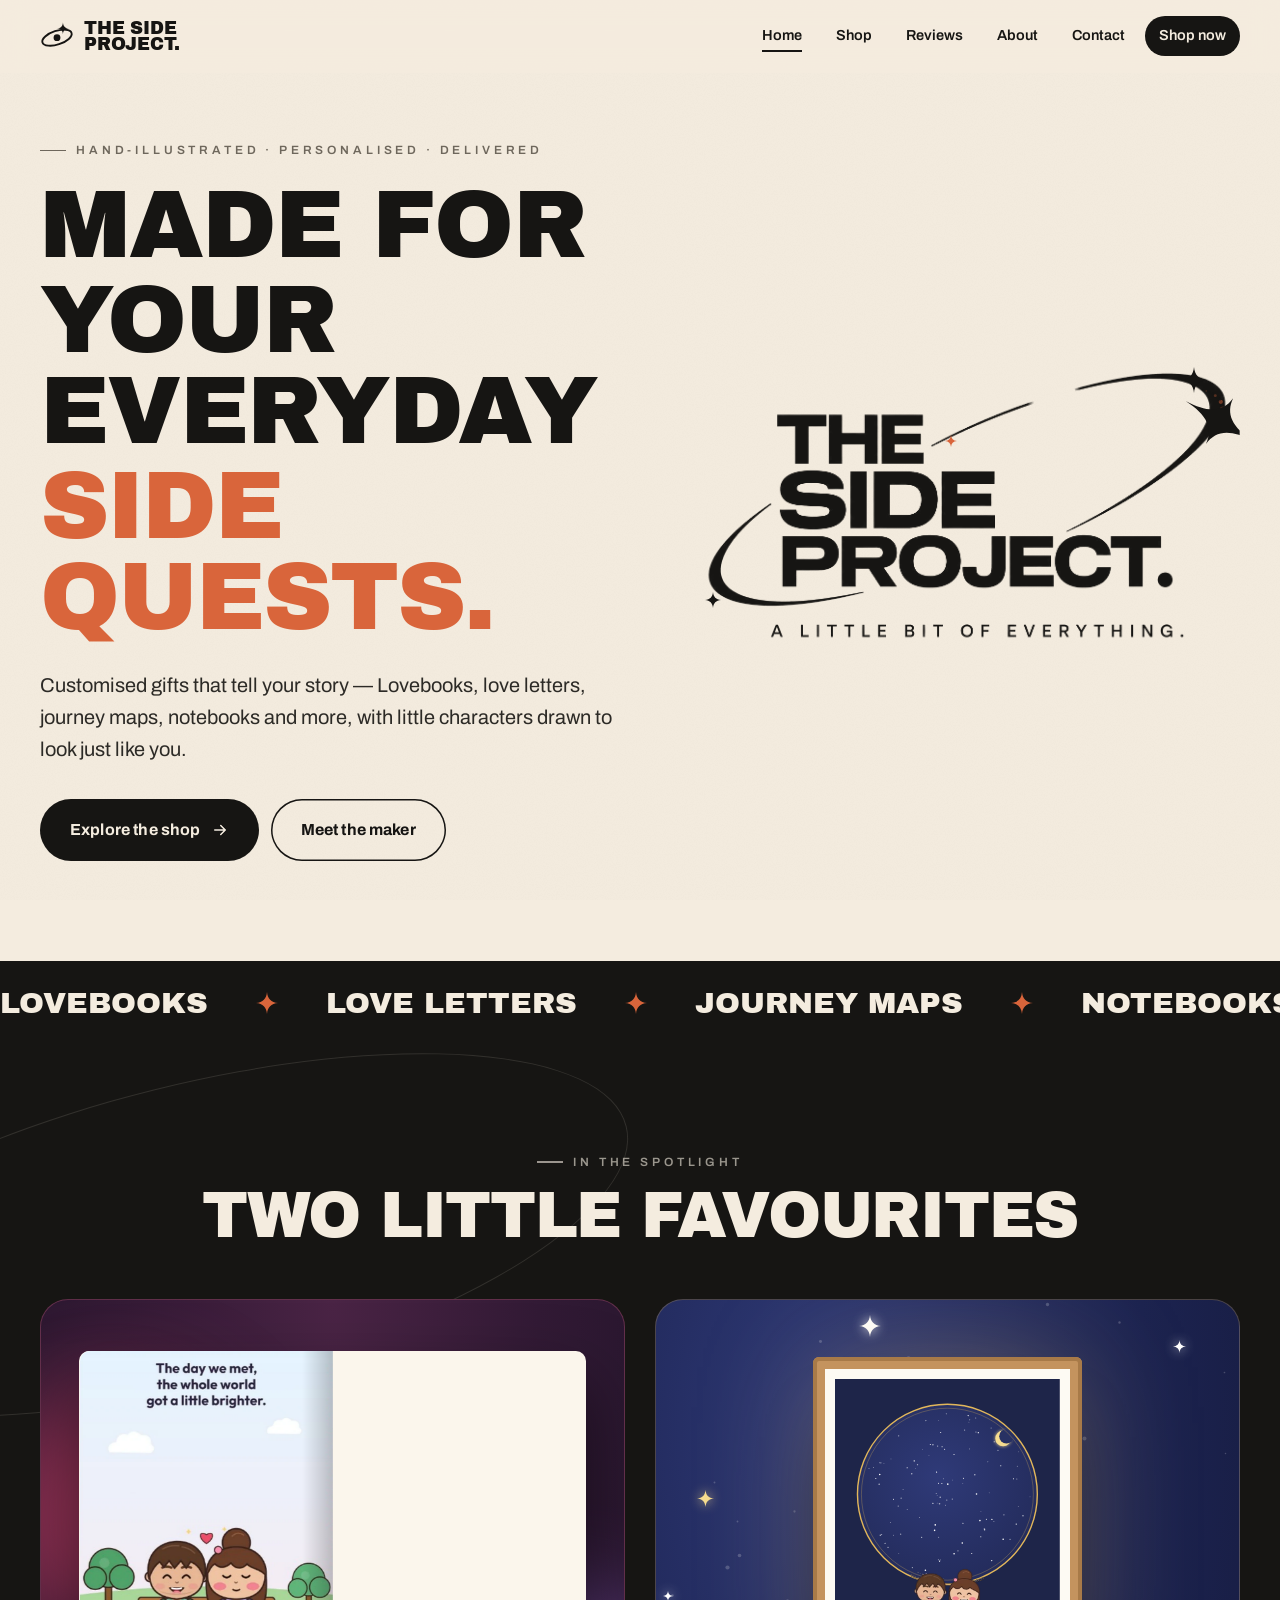
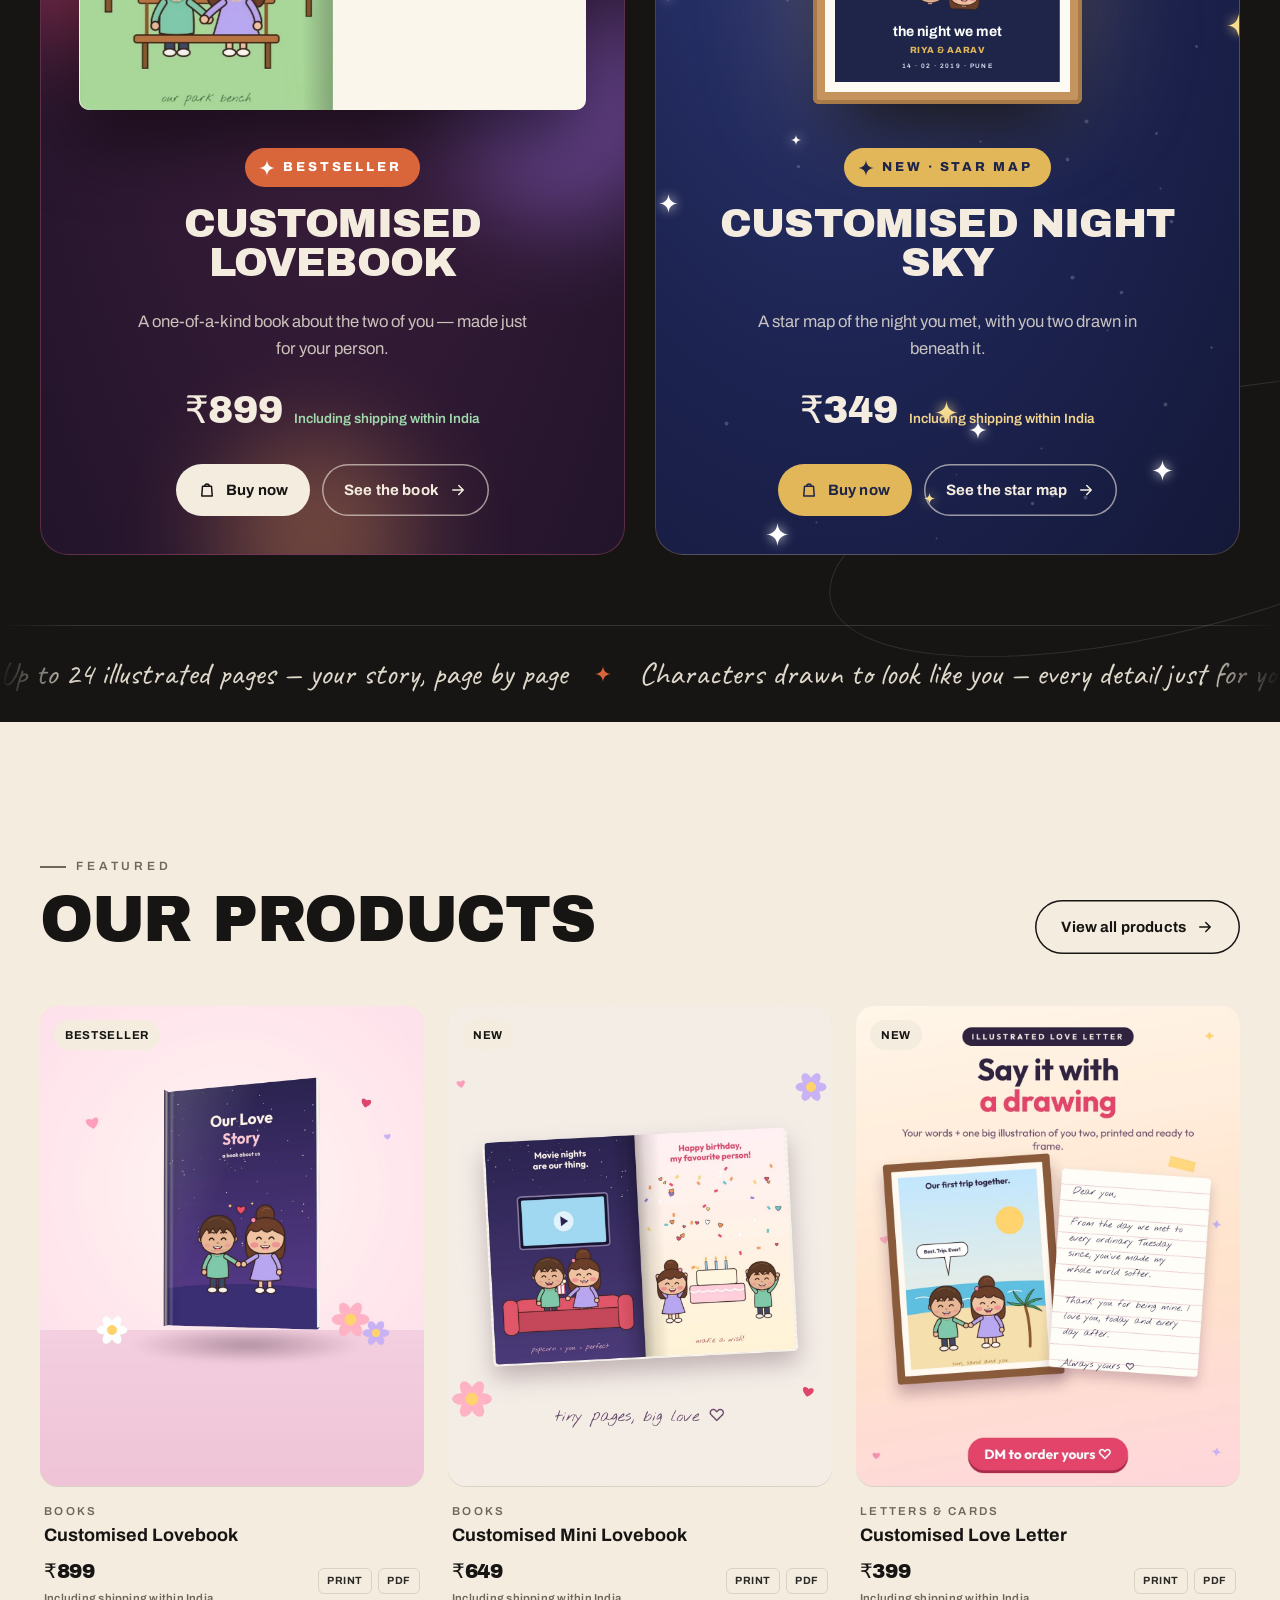
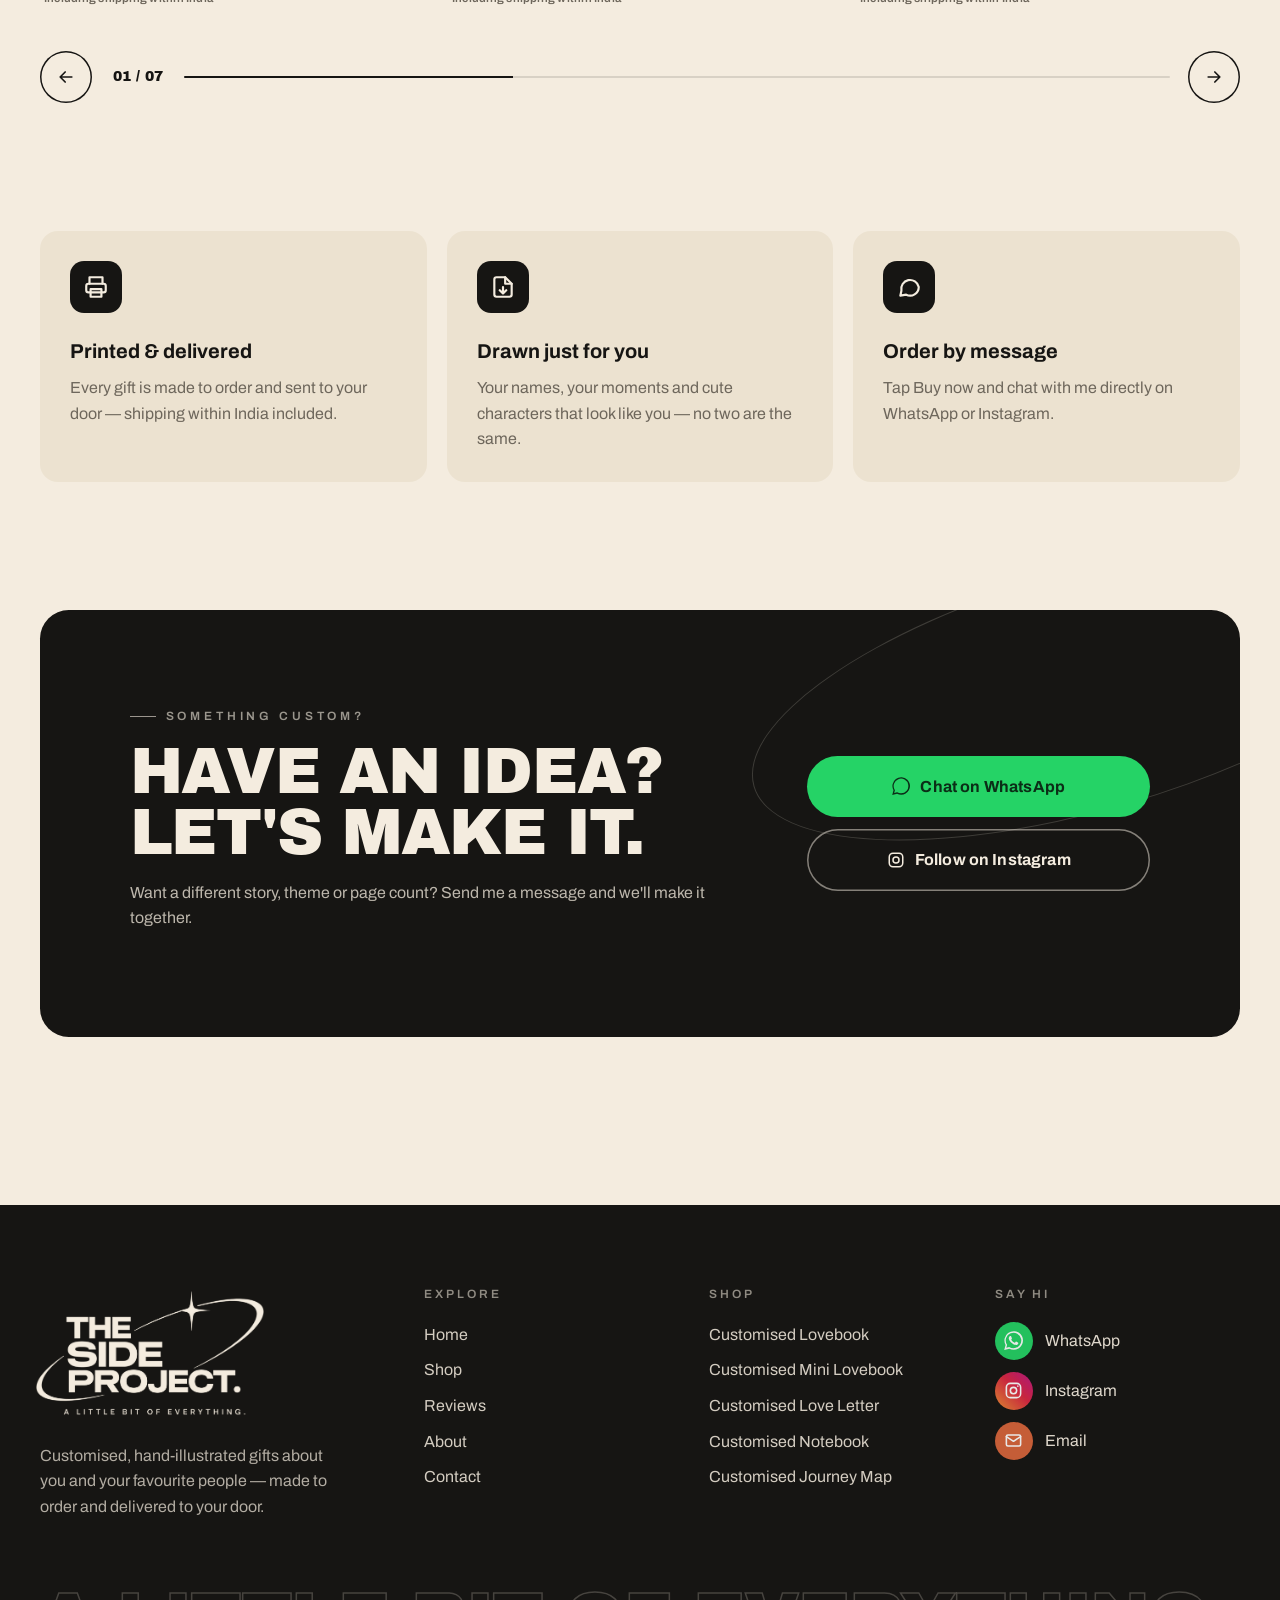
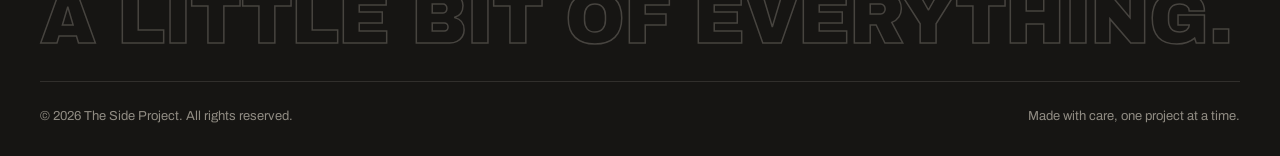
==== commit 72ffd8a1: "Lovebook spotlight card: animated rose background Soft drifting glows, hearts floating up and swayin" ====
--- a/index.html
+++ b/index.html
@@ -67,6 +67,7 @@
       <div class="spot-head"><span class="eyebrow reveal">In the spotlight</span><h2 class="h-display h2"><span class="split-line"><span>Two little favourites</span></span></h2></div>
       <div class="spot-grid">
         <article class="spot-card spot-book reveal reveal-l">
+          <div class="lb-field" aria-hidden="true"></div>
           <div class="spot-visual"><div class="flipbook-wrap"><div class="flipbook" aria-label="Pages of our bestseller"></div></div></div>
           <div class="bs-copy"></div>
         </article>
--- a/css/style.css
+++ b/css/style.css
@@ -855,3 +855,18 @@
   .ss-field .shoot { display: none; }
   .ss-poster .cons, .ss-poster .cons polyline { animation: none; opacity: 1; stroke-dashoffset: 0; }
 }
+
+/* Lovebook spotlight card: rose background with drifting glows, floating hearts and sparkles */
+.spot-card.spot-book { background: radial-gradient(ellipse at 50% 0%, #4a2445 0%, #321a35 50%, #22142a 100%); border-color: rgba(240,107,143,.28); }
+.lb-field { position: absolute; inset: 0; pointer-events: none; overflow: hidden; }
+.lb-glow { position: absolute; border-radius: 50%; filter: blur(50px); opacity: .55; animation: lbDrift 14s ease-in-out infinite alternate; }
+.lb-glow.g1 { width: 260px; height: 260px; background: #e0456e; left: -60px; top: 10%; }
+.lb-glow.g2 { width: 220px; height: 220px; background: #9b6be0; right: -50px; top: 35%; animation-duration: 17s; animation-delay: -5s; }
+.lb-glow.g3 { width: 200px; height: 200px; background: #f6a35a; left: 30%; bottom: -80px; opacity: .35; animation-duration: 20s; animation-delay: -9s; }
+@keyframes lbDrift { 0% { transform: translate(0, 0) scale(1); } 50% { transform: translate(40px, -30px) scale(1.15); } 100% { transform: translate(-30px, 20px) scale(.9); } }
+.lb-heart { position: absolute; bottom: -40px; width: var(--s); height: var(--s); color: var(--c); opacity: 0; filter: drop-shadow(0 0 8px rgba(240,107,143,.55)); animation: lbFloat var(--d) linear infinite; }
+.lb-heart svg { width: 100%; height: 100%; display: block; fill: currentColor; animation: lbSway calc(var(--d) / 3) ease-in-out infinite alternate; }
+@keyframes lbFloat { 0% { transform: translateY(0) rotate(-10deg); opacity: 0; } 10% { opacity: .85; } 80% { opacity: .6; } 100% { transform: translateY(-900px) rotate(12deg); opacity: 0; } }
+@keyframes lbSway { from { transform: translateX(calc(var(--sway) * -.5)); } to { transform: translateX(calc(var(--sway) * .5)); } }
+.lb-spark { position: absolute; width: 4px; height: 4px; border-radius: 50%; background: #ffe3ec; box-shadow: 0 0 8px 2px rgba(255,200,220,.7); opacity: 0; animation: ssTwinkle 3s ease-in-out infinite; }
+@media (prefers-reduced-motion: reduce) { .lb-glow, .lb-heart, .lb-heart svg, .lb-spark { animation: none; } .lb-heart { opacity: .4; bottom: auto; top: 50%; } }
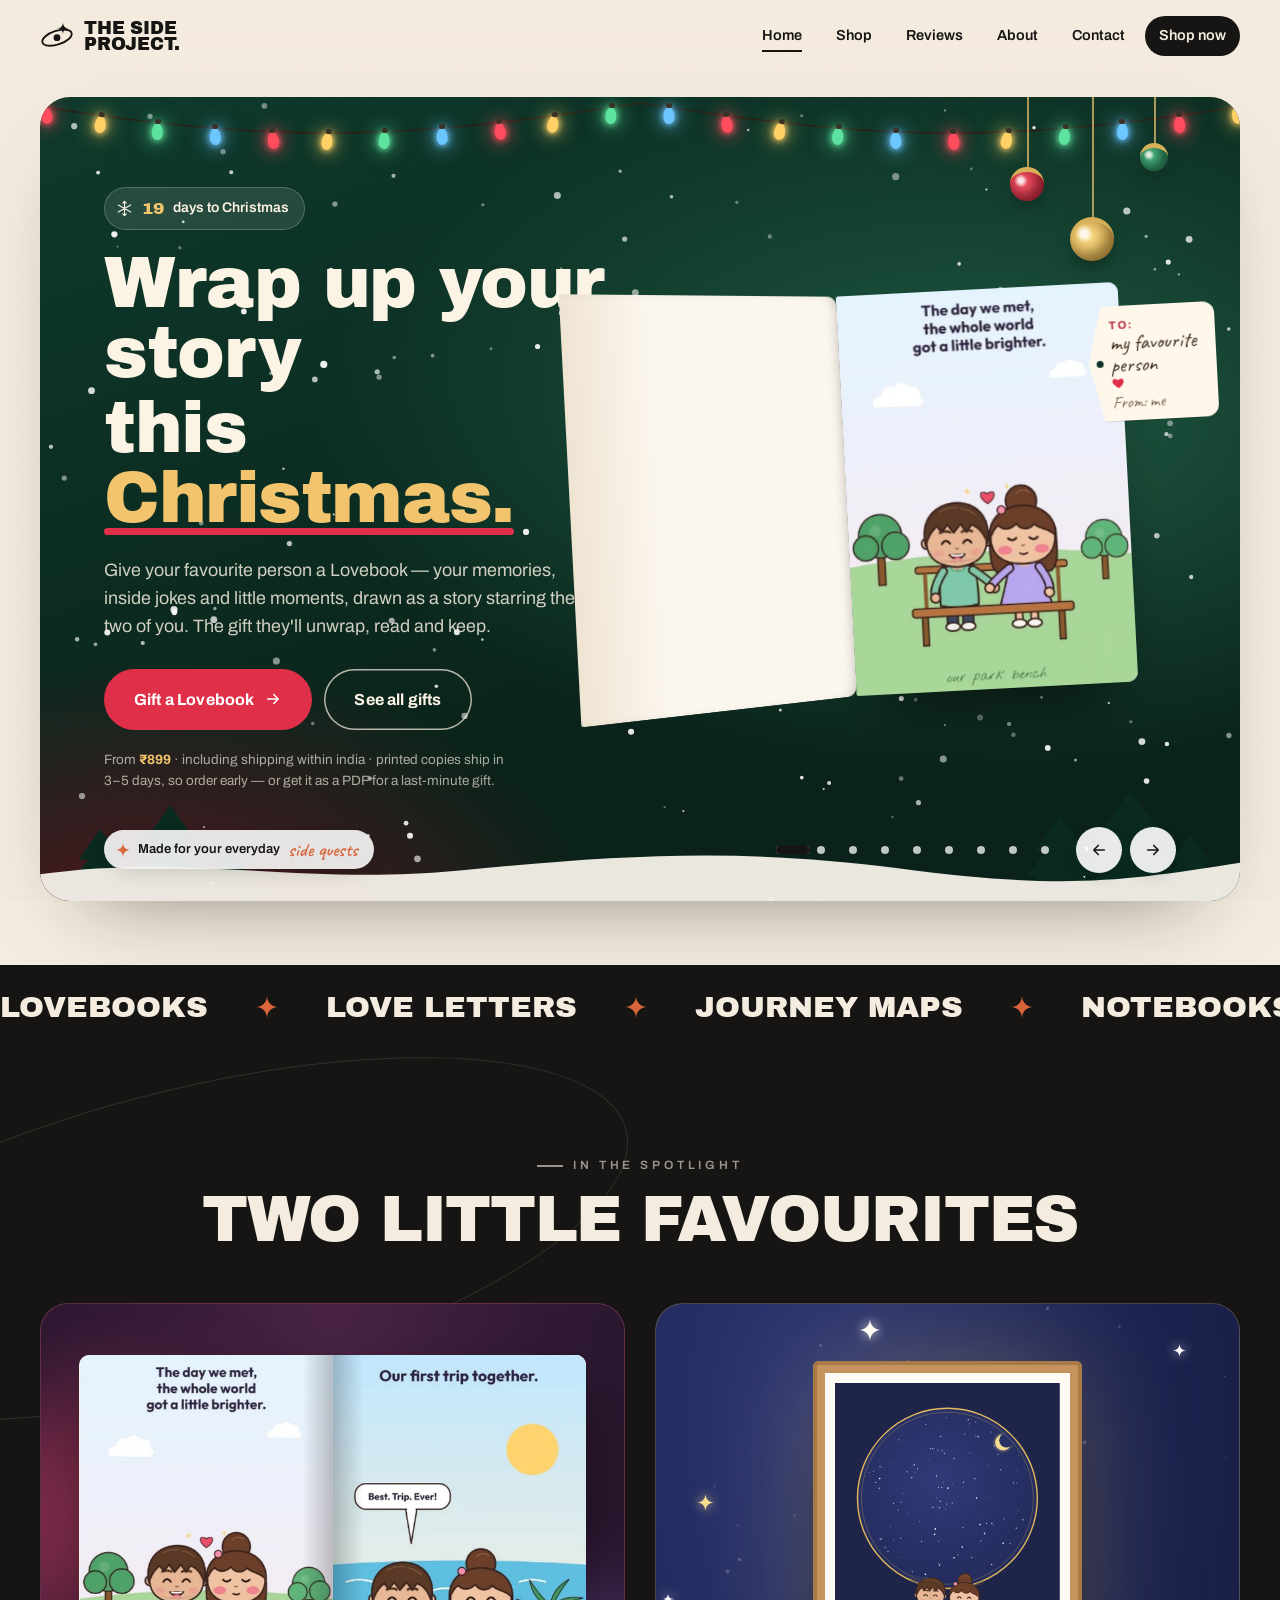
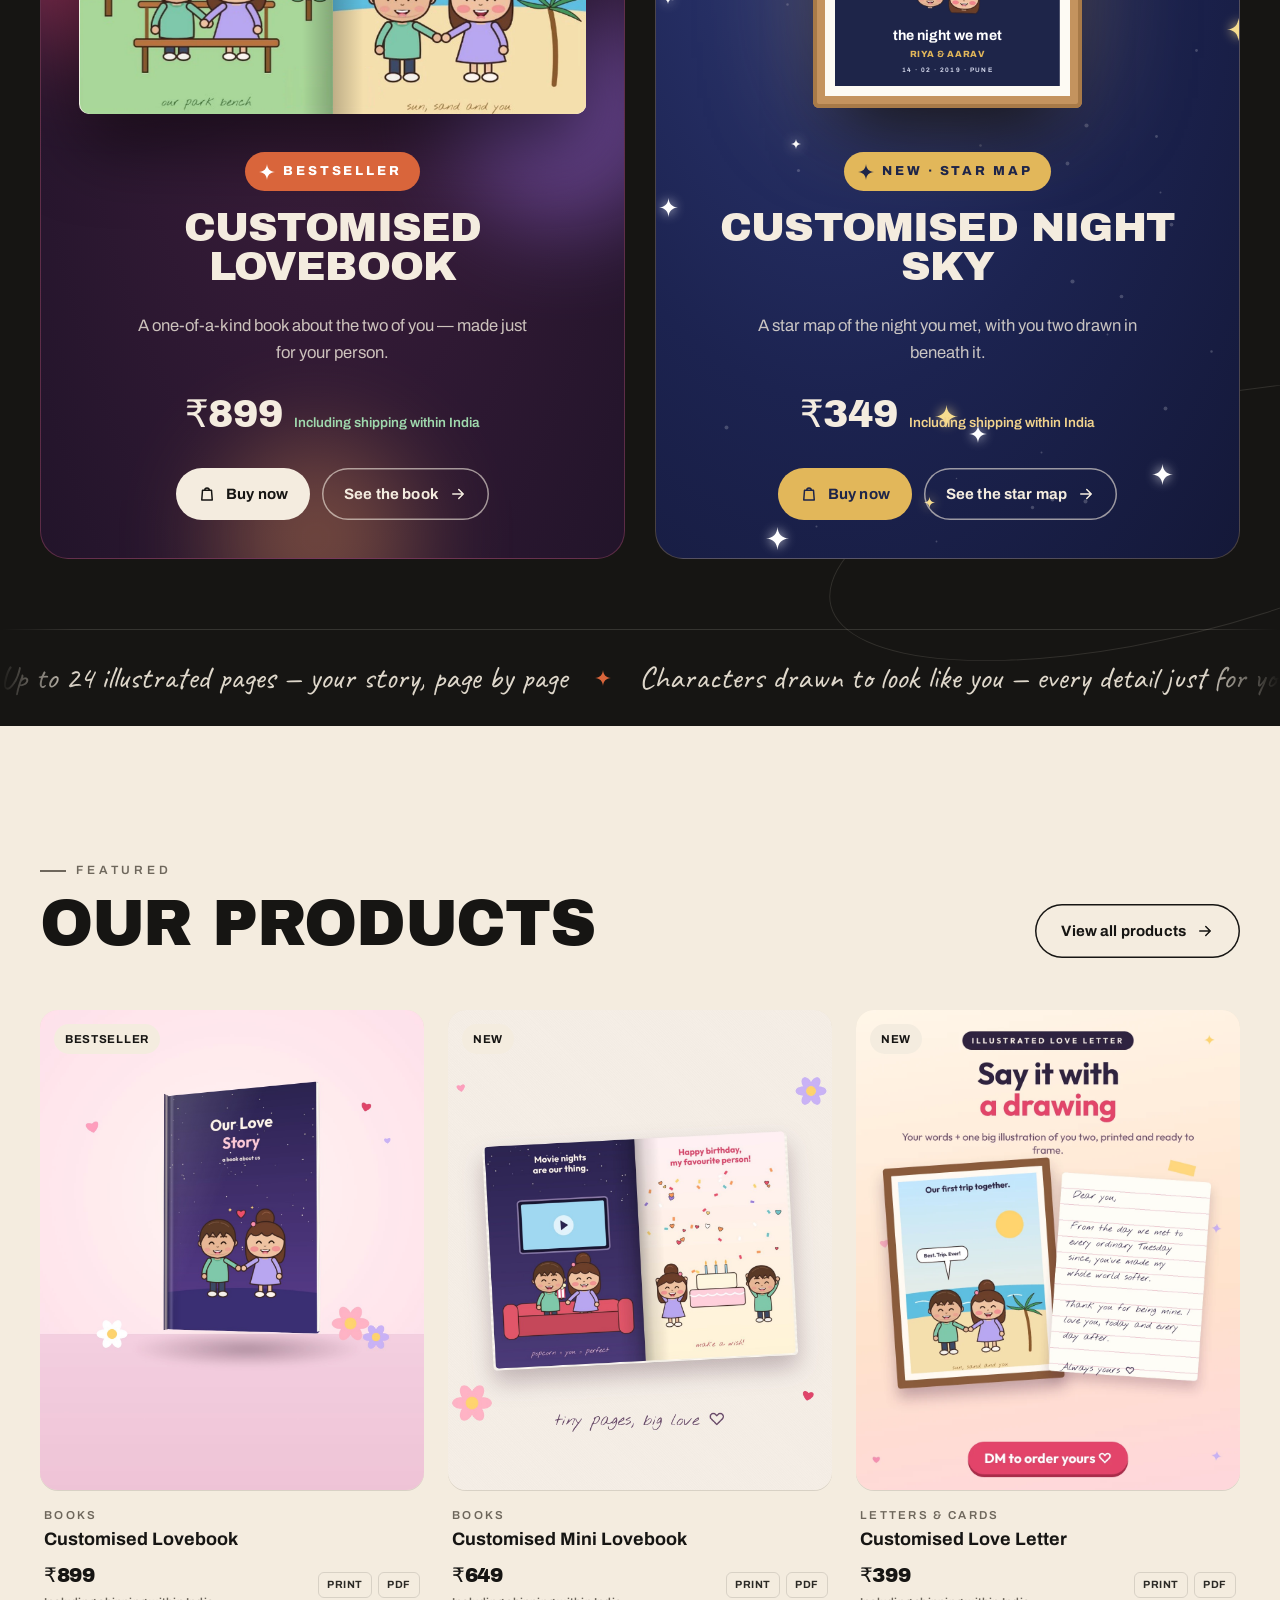
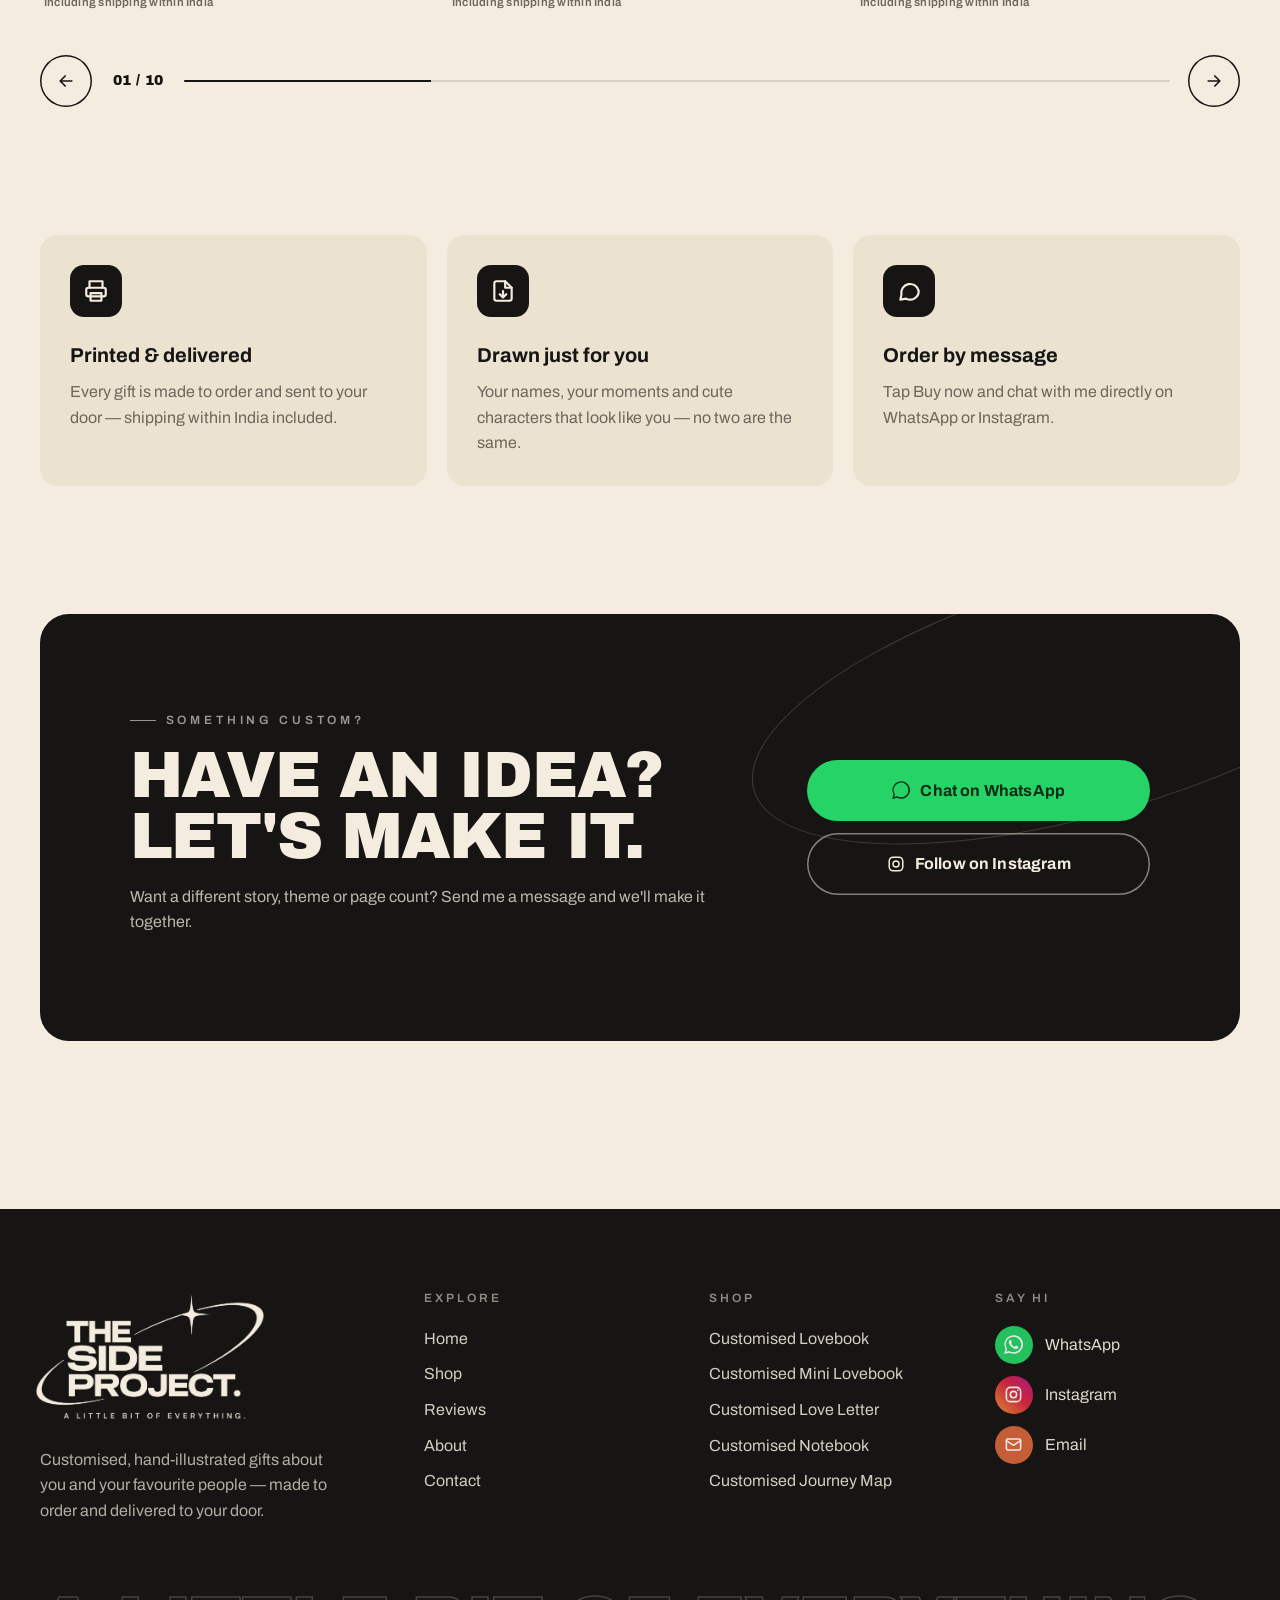
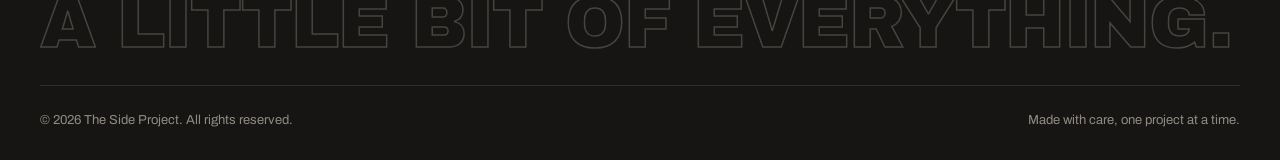
==== commit 718280d2: "Home hero: occasion slider (Christmas Lovebook gift first, then products) Replaces the logo hero wit" ====
--- a/index.html
+++ b/index.html
@@ -15,47 +15,18 @@
 </head>
 <body data-page="home">
 <main>
-  <section class="hero">
-    <div class="wrap hero-grid">
-      <div class="hero-copy">
-        <span class="eyebrow reveal">Hand-illustrated · Personalised · Delivered</span>
-        <h1 class="h-display h1" style="margin-top:20px">
-          <span class="split-line"><span>Made for</span></span>
-          <span class="split-line"><span style="--d:.1s">your everyday</span></span>
-          <span class="split-line"><span style="--d:.2s;color:var(--accent)">side quests.</span></span>
-        </h1>
-        <p class="lead reveal" style="--d:.35s">Customised gifts that tell your story — Lovebooks, love letters, journey maps, notebooks and more, with little characters drawn to look just like you.</p>
-        <div class="hero-actions reveal" style="--d:.45s">
-          <a href="shop.html" class="btn btn-lg">Explore the shop <svg class="arrow" viewBox="0 0 24 24" fill="none" stroke="currentColor" stroke-width="2" stroke-linecap="round" stroke-linejoin="round"><path d="M5 12h14M13 6l6 6-6 6"/></svg></a>
-          <a href="about.html" class="btn btn-ghost btn-lg">Meet the maker</a>
+  <section class="hs" id="hero-slider" aria-roledescription="carousel" aria-label="Gifts from The Side Project">
+    <div class="wrap">
+      <div class="hs-frame">
+        <div class="hs-track" aria-live="polite"></div>
+        <div class="hs-ui">
+          <span class="hs-tag"><svg viewBox="0 0 24 24" fill="currentColor"><path d="M12 0c.6 7.5 4.5 11.4 12 12-7.5.6-11.4 4.5-12 12-.6-7.5-4.5-11.4-12-12C7.5 11.4 11.4 7.5 12 0z"/></svg> Made for your everyday <em>side quests</em></span>
+          <div class="hs-dots" role="group" aria-label="Choose a slide"></div>
+          <div class="hs-arrows">
+            <button type="button" class="hs-prev" aria-label="Previous slide"><svg viewBox="0 0 24 24" fill="none" stroke="currentColor" stroke-width="2.2" stroke-linecap="round" stroke-linejoin="round"><path d="M19 12H5M11 6l-6 6 6 6"/></svg></button>
+            <button type="button" class="hs-next" aria-label="Next slide"><svg viewBox="0 0 24 24" fill="none" stroke="currentColor" stroke-width="2.2" stroke-linecap="round" stroke-linejoin="round"><path d="M5 12h14M13 6l6 6-6 6"/></svg></button>
+          </div>
         </div>
-      </div>
-      <div class="hero-logo reveal reveal-scale" style="--d:.15s">
-        <div class="logo-stage">
-          <img src="assets/logo-nostar.png" alt="The Side Project — a little bit of everything">
-          <!-- The logo's star, animated along the orbit line (see initLogoOrbit in js/main.js) -->
-          <svg class="logo-orbit" viewBox="0 0 1131 641" aria-hidden="true">
-            <defs>
-              <mask id="orbit-mask" maskUnits="userSpaceOnUse" x="0" y="0" width="1131" height="641">
-                <rect width="1131" height="641" fill="#fff"/>
-                <!-- the wordmark sits in front of the orbit, so the star passes behind it -->
-                <rect x="158" y="134" width="334" height="130" rx="18" fill="#000"/>
-                <rect x="164" y="251" width="475" height="148" rx="18" fill="#000"/>
-                <rect x="166" y="384" width="840" height="138" rx="18" fill="#000"/>
-                <rect x="150" y="570" width="880" height="54" rx="18" fill="#000"/>
-              </mask>
-            </defs>
-            <g mask="url(#orbit-mask)">
-              <g class="orbit-trail"></g>
-              <g class="orbit-star" transform="translate(761 120)">
-                <path d="M0 -92C2.5 -32 22 -3.7 62 0C22 3.7 2.5 32 0 92C-2.5 32 -22 3.7 -62 0C-22 -3.7 -2.5 -32 0 -92Z" fill="#161513"/>
-              </g>
-            </g>
-          </svg>
-        </div>
-        <span class="hero-star s1"><svg viewBox="0 0 24 24" fill="currentColor"><path d="M12 0c.6 7.5 4.5 11.4 12 12-7.5.6-11.4 4.5-12 12-.6-7.5-4.5-11.4-12-12C7.5 11.4 11.4 7.5 12 0z"/></svg></span>
-        <span class="hero-star s2"><svg viewBox="0 0 24 24" fill="currentColor"><path d="M12 0c.6 7.5 4.5 11.4 12 12-7.5.6-11.4 4.5-12 12-.6-7.5-4.5-11.4-12-12C7.5 11.4 11.4 7.5 12 0z"/></svg></span>
-        <span class="hero-star s3"><svg viewBox="0 0 24 24" fill="currentColor"><path d="M12 0c.6 7.5 4.5 11.4 12 12-7.5.6-11.4 4.5-12 12-.6-7.5-4.5-11.4-12-12C7.5 11.4 11.4 7.5 12 0z"/></svg></span>
       </div>
     </div>
   </section>
--- a/css/style.css
+++ b/css/style.css
@@ -870,3 +870,253 @@
 @keyframes lbSway { from { transform: translateX(calc(var(--sway) * -.5)); } to { transform: translateX(calc(var(--sway) * .5)); } }
 .lb-spark { position: absolute; width: 4px; height: 4px; border-radius: 50%; background: #ffe3ec; box-shadow: 0 0 8px 2px rgba(255,200,220,.7); opacity: 0; animation: ssTwinkle 3s ease-in-out infinite; }
 @media (prefers-reduced-motion: reduce) { .lb-glow, .lb-heart, .lb-heart svg, .lb-spark { animation: none; } .lb-heart { opacity: .4; bottom: auto; top: 50%; } }
+
+/* Shop: category headings when showing All (each heading spans the full row) */
+.chip small { font-size: 11px; opacity: .6; margin-left: 2px; }
+#grid .shop-cat-head { grid-column: 1 / -1; display: flex; align-items: baseline; flex-wrap: wrap; gap: 6px 18px; padding: 26px 0 4px; border-top: 1px solid var(--line); }
+#grid .shop-cat-head:first-child { border-top: 0; padding-top: 0; }
+.shop-cat-head h2 { margin: 0; font-family: var(--display); font-weight: 400; text-transform: uppercase; font-size: clamp(24px, 3vw, 36px); line-height: 1; }
+.shop-cat-head p { margin: 0; color: var(--muted); font-size: 14.5px; flex: 1 1 260px; }
+.shop-cat-link { margin-left: auto; font-size: 13.5px; font-weight: 700; display: inline-flex; align-items: center; gap: 6px; padding: 6px 0; }
+.shop-cat-link svg { width: 15px; transition: transform .3s var(--ease); }
+.shop-cat-link:hover svg { transform: translateX(4px); }
+@media (max-width: 460px) { .shop-cat-link { margin-left: 0; } #grid .shop-cat-head { padding-top: 18px; } }
+
+/* Product page: highlighted "framing costs extra" note */
+.frame-note { display: flex; gap: 14px; align-items: center; margin: -4px 0 22px; padding: 14px 18px; border-radius: 16px;
+  background: linear-gradient(90deg, #fff1c9, #ffe7b0); border: 1.5px solid #e9b949; box-shadow: 0 10px 24px -16px rgba(180,120,0,.55); }
+.frame-ico { width: 40px; height: 40px; flex: none; border-radius: 12px; background: #e9a92a; color: #fff; display: grid; place-items: center; }
+.frame-ico svg { width: 22px; height: 22px; }
+.frame-note b { display: block; font-size: 15.5px; color: #6b4300; text-transform: uppercase; letter-spacing: .06em; }
+.frame-note small { display: block; font-size: 13.5px; color: #7a5a1a; margin-top: 2px; }
+
+/* Size options (products with more than one size/price) */
+.price-from { font-family: var(--sans); font-size: .55em; font-weight: 600; color: var(--muted); letter-spacing: .02em; }
+.size-pick { border-radius: var(--radius); background: var(--cream-2); padding: 18px 20px; margin-bottom: 18px; }
+.size-opts { display: grid; grid-template-columns: 1fr 1fr; gap: 10px; }
+.sopt { position: relative; display: flex; align-items: center; justify-content: space-between; gap: 10px; padding: 14px 16px; border-radius: 14px; background: var(--cream); cursor: pointer; box-shadow: inset 0 0 0 1.5px transparent; transition: box-shadow .3s, transform .3s var(--ease); }
+.sopt:hover { transform: translateY(-2px); }
+.sopt input { position: absolute; opacity: 0; pointer-events: none; }
+.sopt:has(input:checked) { box-shadow: inset 0 0 0 2px var(--ink); }
+.sopt b { display: block; font-size: 16px; line-height: 1.2; }
+.sopt small { display: block; color: var(--muted); font-size: 12.5px; }
+.sopt em { font-style: normal; font-family: var(--display); font-size: 19px; }
+@media (max-width: 420px) { .size-opts { grid-template-columns: 1fr; } }
+
+/* "/ set of 3" next to a price */
+.price-unit { font-family: var(--sans); font-size: .5em; font-weight: 600; color: var(--muted); letter-spacing: .01em; white-space: nowrap; }
+.bestseller .price-unit { color: rgba(244,236,223,.7); }
+
+/* =========================================================
+   Home hero slider — occasion slide (Christmas …) + products
+   ========================================================= */
+.hs { position: relative; z-index: 2; padding: clamp(12px, 2vw, 24px) 0 clamp(36px, 5vw, 64px); }
+.hs-frame { position: relative; border-radius: 30px; overflow: hidden; background: var(--cream-2); box-shadow: 0 40px 80px -50px rgba(22,21,19,.55); }
+.hs-track { display: grid; }
+.hs-slide {
+  grid-area: 1 / 1; position: relative; overflow: hidden; min-height: clamp(560px, 74vh, 700px);
+  display: flex; align-items: center; padding: clamp(70px, 7vw, 90px) clamp(22px, 5vw, 70px) clamp(90px, 9vw, 110px);
+  opacity: 0; visibility: hidden; transform: scale(1.03);
+  transition: opacity .9s var(--ease), transform 1.2s var(--ease), visibility 0s .9s;
+}
+.hs-slide.is-active { opacity: 1; visibility: visible; transform: none; z-index: 2; transition: opacity .9s var(--ease), transform 1.2s var(--ease), visibility 0s; }
+.hs-slide.is-prev { z-index: 1; }
+.hs-grid { position: relative; z-index: 3; width: 100%; display: grid; grid-template-columns: 1.05fr .95fr; gap: clamp(24px, 4vw, 60px); align-items: center; }
+
+/* staggered entrances, replayed every time a slide comes in */
+.hs-in { opacity: 0; transform: translateY(22px); }
+.hs-line { display: block; overflow: hidden; padding-bottom: .06em; }
+.hs-line > span { display: inline-block; transform: translateY(105%); }
+.is-active .hs-in { opacity: 1; transform: none; transition: opacity .8s var(--ease) var(--d, 0s), transform .9s var(--ease) var(--d, 0s); }
+.is-active .hs-line > span { transform: none; transition: transform 1s var(--ease) var(--d, 0s); }
+
+.hs-title { font-family: var(--display); font-weight: 400; font-size: clamp(38px, 5.6vw, 80px); line-height: .98; letter-spacing: -.02em; margin: 18px 0 0; text-transform: none; }
+.hs-title em { font-style: normal; }
+.hs-lead { font-size: clamp(16px, 1.4vw, 19px); line-height: 1.55; max-width: 48ch; margin: 20px 0 28px; color: var(--ink-2); }
+.hs-actions { display: flex; gap: 12px; flex-wrap: wrap; }
+.hs-kicker { font-size: 12px; font-weight: 700; letter-spacing: .28em; text-transform: uppercase; color: var(--ac); }
+.hs-price { display: flex; align-items: baseline; gap: 12px; flex-wrap: wrap; margin: -8px 0 26px; }
+.hs-price > span { font-family: var(--display); font-size: clamp(28px, 2.6vw, 36px); }
+.hs-price > span small, .hs-price > small { font-family: var(--sans); font-size: 13px; font-weight: 600; color: var(--muted); }
+.hs-visual { position: relative; display: grid; place-items: center; min-height: 380px; }
+
+/* bottom bar: tagline · dots · arrows */
+.hs-ui { position: absolute; z-index: 5; left: clamp(22px, 5vw, 70px); right: clamp(22px, 5vw, 70px); bottom: clamp(18px, 2.4vw, 28px); display: flex; align-items: center; gap: 18px; pointer-events: none; }
+.hs-ui > * { pointer-events: auto; }
+.hs-tag { margin-right: auto; display: inline-flex; align-items: center; gap: 8px; padding: 9px 16px 9px 12px; border-radius: 999px; background: rgba(255,255,255,.88); color: var(--ink); font-size: 13px; font-weight: 600; backdrop-filter: blur(8px); box-shadow: 0 8px 24px -14px rgba(0,0,0,.4); }
+.hs-tag svg { width: 14px; height: 14px; color: var(--accent); animation: hsSpin 6s linear infinite; }
+.hs-tag em { font-style: normal; color: var(--accent); font-family: "Caveat", cursive; font-size: 19px; line-height: 0; }
+@keyframes hsSpin { to { transform: rotate(360deg); } }
+.hs-dots { display: flex; gap: 6px; align-items: center; }
+.hs-dots button { width: 26px; height: 26px; border: 0; padding: 0; background: none; cursor: pointer; display: grid; place-items: center; }
+.hs-dots i { position: relative; display: block; width: 8px; height: 8px; border-radius: 99px; background: rgba(255,255,255,.75); box-shadow: 0 0 0 1px rgba(22,21,19,.25); overflow: hidden; transition: width .5s var(--ease); }
+.hs-dots button.on i { width: 34px; }
+.hs-dots button.on i::after { content: ""; position: absolute; inset: 0; background: var(--ink); transform-origin: left; animation: hsProg var(--dur, 6s) linear forwards; }
+.hs.paused .hs-dots button.on i::after { animation-play-state: paused; }
+@keyframes hsProg { from { transform: scaleX(0); } to { transform: scaleX(1); } }
+.hs-arrows { display: flex; gap: 8px; }
+.hs-arrows button { width: 46px; height: 46px; border-radius: 50%; border: 0; cursor: pointer; background: rgba(255,255,255,.9); color: var(--ink); display: grid; place-items: center; box-shadow: 0 8px 20px -12px rgba(0,0,0,.5); transition: transform .3s var(--ease), background .3s, color .3s; }
+.hs-arrows button:hover { transform: scale(1.08); background: var(--ink); color: #fff; }
+.hs-arrows svg { width: 18px; height: 18px; }
+
+/* ---------- product slides ---------- */
+.hs-prod { background: var(--bg); }
+.hs-prod.dark { color: #f6efe4; }
+.hs-prod.dark .hs-lead, .hs-prod.dark .hs-price small { color: rgba(246,239,228,.78); }
+.hs-prod.dark .btn { --bg: #f6efe4; --fg: var(--ink); }
+.hs-prod.dark .btn-ghost { --bg: transparent; --fg: #f6efe4; box-shadow: inset 0 0 0 1.5px #f6efe4; }
+.hs-prod.dark .btn-ghost::before { background: #f6efe4; }
+.hs-prod.dark .btn-ghost:hover { color: var(--ink); }
+.hs-blob { position: absolute; border-radius: 50%; pointer-events: none; filter: blur(2px); }
+.hs-blob.a { width: 46vw; max-width: 620px; aspect-ratio: 1; right: -8%; top: -18%; background: radial-gradient(circle, rgba(255,255,255,.55), rgba(255,255,255,0) 68%); animation: hsDrift 14s ease-in-out infinite alternate; }
+.hs-blob.b { width: 260px; aspect-ratio: 1; left: 38%; bottom: -120px; background: radial-gradient(circle, color-mix(in srgb, var(--ac) 30%, transparent), transparent 70%); animation: hsDrift 11s ease-in-out infinite alternate-reverse; }
+.hs-prod.dark .hs-blob.a { background: radial-gradient(circle, rgba(226,183,90,.25), transparent 68%); }
+@keyframes hsDrift { to { transform: translate(-40px, 30px) scale(1.08); } }
+.hs-photos { width: 100%; height: 100%; }
+.hs-photos .ph { position: absolute; width: min(74%, 420px); aspect-ratio: 1; object-fit: cover; border-radius: 22px; box-shadow: 0 34px 60px -30px rgba(0,0,0,.55); background: #fff; }
+.hs-photos .ph.front { transform: translate(6%, 4%) rotate(3deg) scale(.9); opacity: 0; }
+.hs-photos .ph.back { transform: translate(-14%, -8%) rotate(-7deg) scale(.82); opacity: 0; filter: saturate(.9); }
+.is-active .hs-photos .ph.front { opacity: 1; transform: translate(6%, 4%) rotate(3deg); transition: opacity .9s var(--ease) .25s, transform 1.3s var(--ease) .25s; animation: hsFloat 7s ease-in-out 1.6s infinite; }
+.is-active .hs-photos .ph.back { opacity: 1; transform: translate(-16%, -10%) rotate(-7deg) scale(.86); transition: opacity .9s var(--ease) .4s, transform 1.4s var(--ease) .4s; }
+@keyframes hsFloat { 50% { transform: translate(6%, 1%) rotate(1.5deg); } }
+
+/* ---------- occasion slide (shared) ---------- */
+.occ-fx { position: absolute; inset: 0; width: 100%; height: 100%; z-index: 2; pointer-events: none; }
+.occ-pill { display: inline-flex; align-items: center; gap: 9px; padding: 8px 16px 8px 12px; border-radius: 999px; font-size: 14px; font-weight: 600; }
+.occ-pill svg { width: 17px; height: 17px; animation: hsSpin 8s linear infinite; }
+.occ-pill b { font-family: var(--display); font-weight: 400; font-size: 17px; }
+.occ-note { font-size: 13.5px; margin: 20px 0 0; max-width: 52ch; line-height: 1.5; }
+
+/* the Lovebook, wrapped as a present: ribbon slides off, bow pops, cover swings open, pages turn */
+.xb-glow { position: absolute; width: 78%; aspect-ratio: 1; border-radius: 50%; background: radial-gradient(circle, rgba(255,214,120,.45), rgba(255,214,120,0) 65%); animation: xbPulse 4s ease-in-out infinite; }
+@keyframes xbPulse { 50% { transform: scale(1.1); opacity: .75; } }
+.xb-book { position: relative; width: clamp(190px, 22vw, 290px); aspect-ratio: 768 / 1090; perspective: 1800px; margin-left: 22%; transform: rotate(-3deg) translateY(30px) scale(.9); opacity: 0; }
+.is-active .xb-book { opacity: 1; transform: rotate(-3deg); transition: opacity .8s var(--ease) .15s, transform 1.1s cubic-bezier(.34,1.56,.64,1) .15s; animation: xbFloat 6s ease-in-out 1.5s infinite; }
+@keyframes xbFloat { 50% { transform: rotate(-1deg) translateY(-10px); } }
+.xb-page, .xb-front, .xb-back { position: absolute; inset: 0; border-radius: 3px 10px 10px 3px; overflow: hidden; }
+.xb-page { background: #fff; box-shadow: 0 40px 60px -30px rgba(0,0,0,.65), inset 6px 0 10px -6px rgba(0,0,0,.25); }
+.xb-page img { position: absolute; inset: 0; width: 100%; height: 100%; object-fit: cover; opacity: 0; transform: scale(1.03); transition: opacity .9s var(--ease), transform 1.6s var(--ease); }
+.xb-page img.on { opacity: 1; transform: none; }
+.xb-cover { position: absolute; inset: 0; z-index: 3; transform-origin: left center; transform-style: preserve-3d; }
+.xb-front, .xb-back { backface-visibility: hidden; -webkit-backface-visibility: hidden; }
+.xb-front { box-shadow: 0 30px 50px -28px rgba(0,0,0,.7); }
+.xb-front img { width: 100%; height: 100%; object-fit: cover; display: block; }
+.xb-back { transform: rotateY(180deg); background: linear-gradient(90deg, #efe4d2, #fbf6ee 30%); box-shadow: inset -8px 0 14px -8px rgba(0,0,0,.25); }
+.is-active .xb-cover { transform: rotateY(-150deg); transition: transform 1.6s cubic-bezier(.65,0,.25,1) 2.3s; }
+.rib { position: absolute; background: linear-gradient(90deg, #a5162b, #e03049 45%, #a5162b); box-shadow: 0 0 8px rgba(0,0,0,.3); }
+.rib.v { top: 0; bottom: 0; left: 60%; width: 13%; transform-origin: bottom; }
+.rib.h { left: 0; right: 0; top: 36%; height: 9%; background: linear-gradient(180deg, #a5162b, #e03049 45%, #a5162b); transform-origin: right; }
+.is-active .rib.v { transform: scaleY(0); transition: transform .7s var(--ease-in) 1.75s; }
+.is-active .rib.h { transform: scaleX(0); transition: transform .7s var(--ease-in) 1.85s; }
+.xb-bow { position: absolute; z-index: 5; width: 46%; left: 44%; top: 23%; transform: translate(-30%, -50%); fill: #e03049; stroke: #9c1426; stroke-width: 2; filter: drop-shadow(0 6px 8px rgba(0,0,0,.35)); }
+.xb-bow circle { fill: #c41e36; }
+.is-active .xb-bow { animation: xbBow 1.9s var(--ease) forwards; }
+@keyframes xbBow {
+  0% { transform: translate(-30%, -50%) scale(.2) rotate(-30deg); opacity: 0; }
+  25% { transform: translate(-30%, -50%) scale(1.12) rotate(6deg); opacity: 1; }
+  40%, 62% { transform: translate(-30%, -50%) scale(1) rotate(0); opacity: 1; }
+  70% { transform: translate(-30%, -50%) scale(1.06) rotate(-8deg); }
+  100% { transform: translate(-10%, -260%) scale(.3) rotate(40deg); opacity: 0; }
+}
+.xb-tag { position: absolute; z-index: 6; right: -34%; top: 6%; width: 128px; padding: 14px 12px 10px 22px; background: #fff8ea; color: #3a2a1e; font-family: "Caveat", cursive; font-size: 21px; line-height: 1.05; border-radius: 4px 12px 12px 4px; clip-path: polygon(14px 0, 100% 0, 100% 100%, 14px 100%, 0 50%); box-shadow: 0 10px 20px -10px rgba(0,0,0,.5); transform-origin: -30px 50%; opacity: 0; }
+.xb-tag span { font-family: var(--sans); font-size: 11px; font-weight: 700; letter-spacing: .12em; text-transform: uppercase; color: #b3243a; display: block; }
+.xb-tag small { display: block; font-size: 17px; color: #7a6656; margin-top: 4px; }
+.xb-tag svg { width: 14px; height: 14px; color: #e03049; vertical-align: -1px; }
+.xb-tag::before { content: ""; position: absolute; left: 8px; top: 50%; width: 7px; height: 7px; margin-top: -3.5px; border-radius: 50%; background: var(--slide-bg, #0e3326); }
+.xb-tag::after { content: ""; position: absolute; right: 100%; top: 50%; width: 34px; height: 1.5px; background: #f2c46d; }
+.is-active .xb-tag { opacity: 1; transition: opacity .6s ease 1s; animation: xbSwing 3.4s ease-in-out 1s infinite; }
+@keyframes xbSwing { 0%, 100% { transform: rotate(-7deg); } 50% { transform: rotate(6deg); } }
+.xb-glint { position: absolute; width: 18px; color: #ffe7a3; opacity: 0; z-index: 4; filter: drop-shadow(0 0 6px rgba(255,220,130,.9)); }
+.is-active .xb-glint { animation: xbGlint 2.8s ease-in-out calc(1s + var(--i) * .55s) infinite; }
+@keyframes xbGlint { 0%, 100% { opacity: 0; transform: scale(.3) rotate(0); } 45% { opacity: 1; transform: scale(1) rotate(45deg); } }
+
+/* ---------- Christmas theme ---------- */
+.occ-christmas { --slide-bg: #0e3326; color: #fbf3e4; background:
+  radial-gradient(1100px 600px at 78% 40%, #1f5a43 0%, rgba(31,90,67,0) 60%),
+  radial-gradient(700px 500px at 10% 110%, #5e1420 0%, rgba(94,20,32,0) 65%),
+  linear-gradient(160deg, #0f3a2c, #0a2219 70%); }
+.occ-christmas .hs-title em { color: #f2c46d; position: relative; }
+.occ-christmas .hs-title em::after { content: ""; position: absolute; left: 0; right: 0; bottom: .02em; height: .1em; border-radius: 99px; background: #e03049; transform: scaleX(0); transform-origin: left; }
+.occ-christmas.is-active .hs-title em::after { transform: scaleX(1); transition: transform .9s var(--ease) 1s; }
+.occ-christmas .hs-lead { color: rgba(251,243,228,.82); }
+.occ-christmas .occ-note { color: rgba(251,243,228,.66); }
+.occ-christmas .occ-note b { color: #f2c46d; }
+.occ-christmas .occ-pill { background: rgba(255,255,255,.1); box-shadow: inset 0 0 0 1px rgba(255,255,255,.2); color: #fbf3e4; }
+.occ-christmas .occ-pill b { color: #f2c46d; }
+.occ-btn { --bg: #e03049; --fg: #fff; }
+.occ-btn::before { background: #f2c46d; }
+.occ-btn:hover { color: #2a1a10; }
+.occ-christmas .occ-ghost { --fg: #fbf3e4; box-shadow: inset 0 0 0 1.5px rgba(251,243,228,.7); }
+.occ-christmas .occ-ghost::before { background: #fbf3e4; }
+.occ-christmas .occ-ghost:hover { color: #0e3326; }
+
+/* fairy lights */
+.occ-lights { position: absolute; z-index: 4; left: -2%; right: -2%; top: 0; height: 60px; pointer-events: none; }
+.occ-lights svg { position: absolute; inset: 0 0 auto; width: 100%; height: 40px; overflow: visible; }
+.occ-lights path { fill: none; stroke: #2b2116; stroke-width: 1.6; vector-effect: non-scaling-stroke; }
+.bulb { position: absolute; width: 11px; height: 17px; margin-left: -5.5px; border-radius: 50% 50% 50% 50% / 60% 60% 40% 40%; transform: rotate(var(--r)); transform-origin: 50% -3px; background: var(--c); box-shadow: 0 0 6px 1px var(--c), 0 0 18px 4px color-mix(in srgb, var(--c) 55%, transparent); animation: bulbGlow 2.4s ease-in-out calc(var(--i) * -.37s) infinite; }
+.bulb::before { content: ""; position: absolute; left: 2.5px; top: -4px; width: 6px; height: 5px; border-radius: 2px; background: #3a3127; }
+.bulb.b0 { --c: #ff4d5e; } .bulb.b1 { --c: #ffd166; } .bulb.b2 { --c: #5ee2a0; } .bulb.b3 { --c: #6cc6ff; }
+@keyframes bulbGlow { 0%, 100% { opacity: 1; filter: brightness(1.15); } 50% { opacity: .35; filter: brightness(.7); box-shadow: 0 0 2px var(--c); } }
+
+/* hanging baubles */
+.occ-baubles { position: absolute; z-index: 4; right: 6%; top: 0; display: flex; gap: 26px; pointer-events: none; }
+.bauble { position: relative; display: block; width: 34px; padding-top: var(--len); transform-origin: 50% 0; animation: baubleSwing 4.6s ease-in-out infinite; }
+.bauble:nth-child(2) { width: 44px; animation-duration: 5.4s; animation-delay: -1.4s; }
+.bauble:nth-child(3) { width: 28px; animation-duration: 4s; animation-delay: -2.6s; }
+.bauble::before { content: ""; position: absolute; left: 50%; top: 0; height: var(--len); width: 1.5px; background: rgba(242,196,109,.7); }
+.bauble::after { content: ""; display: block; aspect-ratio: 1; border-radius: 50%; background: radial-gradient(circle at 32% 30%, rgba(255,255,255,.85) 0 8%, transparent 22%), var(--bc); box-shadow: inset -6px -8px 12px rgba(0,0,0,.3), 0 10px 20px -8px rgba(0,0,0,.6); border-top: 5px solid #d8b05a; }
+.bauble.r { --bc: radial-gradient(circle at 40% 40%, #ff5a6a, #a3132a); }
+.bauble.g { --bc: radial-gradient(circle at 40% 40%, #ffe08a, #b8862b); }
+.bauble.y { --bc: radial-gradient(circle at 40% 40%, #52c78e, #145c3a); }
+@keyframes baubleSwing { 0%, 100% { transform: rotate(5deg); } 50% { transform: rotate(-5deg); } }
+
+/* snowy ground with little pines */
+.occ-drift { position: absolute; z-index: 3; left: 0; right: 0; bottom: 0; height: clamp(70px, 9vw, 120px); pointer-events: none; }
+.occ-drift svg { width: 100%; height: 100%; display: block; }
+.occ-drift .trees path { fill: #0a2a1f; }
+.occ-drift .snow { fill: #f6f2ea; opacity: .95; }
+.occ-christmas .hs-tag { background: rgba(255,255,255,.92); }
+
+/* ---------- other occasions (Valentine's, Mother's Day …) ---------- */
+.occ-love { --slide-bg: #ffd6e2; background: radial-gradient(900px 600px at 80% 40%, #fff0f4 0%, transparent 60%), linear-gradient(160deg, #ffd6e2, #f8b9cb); }
+.occ-love .hs-title em { color: #d2244a; }
+.occ-love .occ-pill { background: rgba(255,255,255,.7); color: #b31d40; }
+.occ-love .occ-note b { color: #b31d40; }
+.occ-love .rib { background: linear-gradient(90deg, #c8102e, #ff5a7a 45%, #c8102e); }
+
+/* ---------- phones ---------- */
+@media (max-width: 860px) {
+  .hs-slide { align-items: flex-start; padding: 54px 20px 84px; min-height: 0; }
+  .hs-grid { grid-template-columns: 1fr; gap: 6px; }
+  .hs-visual { order: -1; min-height: 250px; }
+  .hs-lead { font-size: 15px; }
+  .occ-note { font-size: 12.5px; margin-top: 14px; }
+  .hs-occ .hs-title { font-size: clamp(32px, 9vw, 48px); }
+  .hs-title { font-size: clamp(34px, 9.6vw, 52px); margin-top: 12px; }
+  .hs-lead { margin: 14px 0 20px; }
+  .xb-book { width: 150px; margin-left: 4%; }
+  .xb-tag { right: -62%; width: 108px; font-size: 18px; padding: 10px 8px 8px 20px; }
+  .hs-photos .ph { width: min(60%, 240px); }
+  .hs-arrows { display: none; }
+  .hs-tag { font-size: 12px; padding: 7px 12px 7px 10px; }
+  .hs-tag em { font-size: 16px; }
+  .occ-baubles { right: 3%; gap: 14px; transform: scale(.8); transform-origin: top right; }
+  .hs-frame { border-radius: 22px; }
+}
+@media (max-width: 860px) {
+  .hs-actions { gap: 10px; }
+  .hs-actions .btn-lg { padding: 14px 20px; font-size: 14.5px; }
+  .xb-tag { top: auto; bottom: 2%; right: -58%; }
+  .bauble.g { display: none; }
+  .hs-slide { padding-bottom: 112px; }
+  .hs-ui { flex-direction: column; gap: 8px; bottom: 14px; }
+  .hs-tag { margin: 0; white-space: nowrap; }
+  .hs-dots button { width: 18px; }
+}
+@media (max-width: 420px) {
+  .hs-actions .btn-lg { padding: 13px 16px; font-size: 14px; gap: 8px; }
+}
+@media (prefers-reduced-motion: reduce) {
+  .bulb, .bauble, .xb-glow, .hs-blob, .hs-tag svg, .occ-pill svg { animation: none !important; }
+}
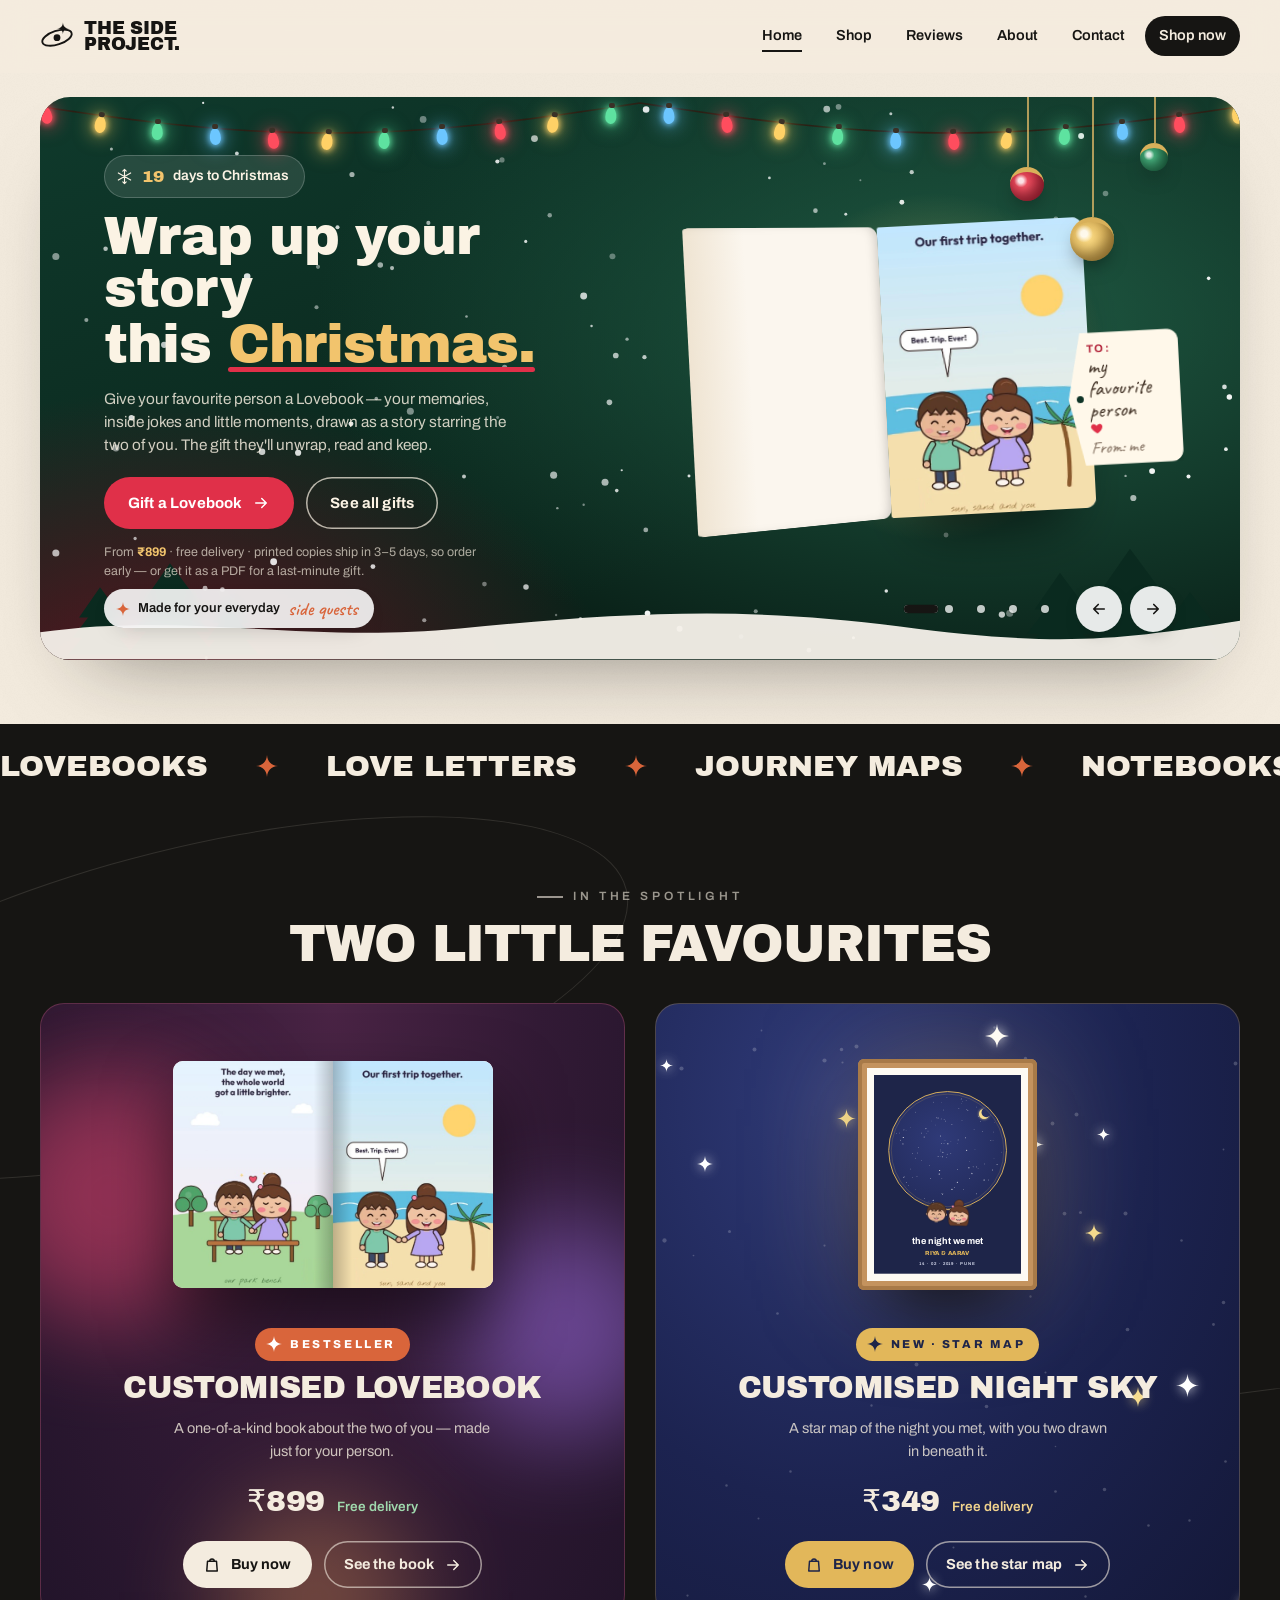
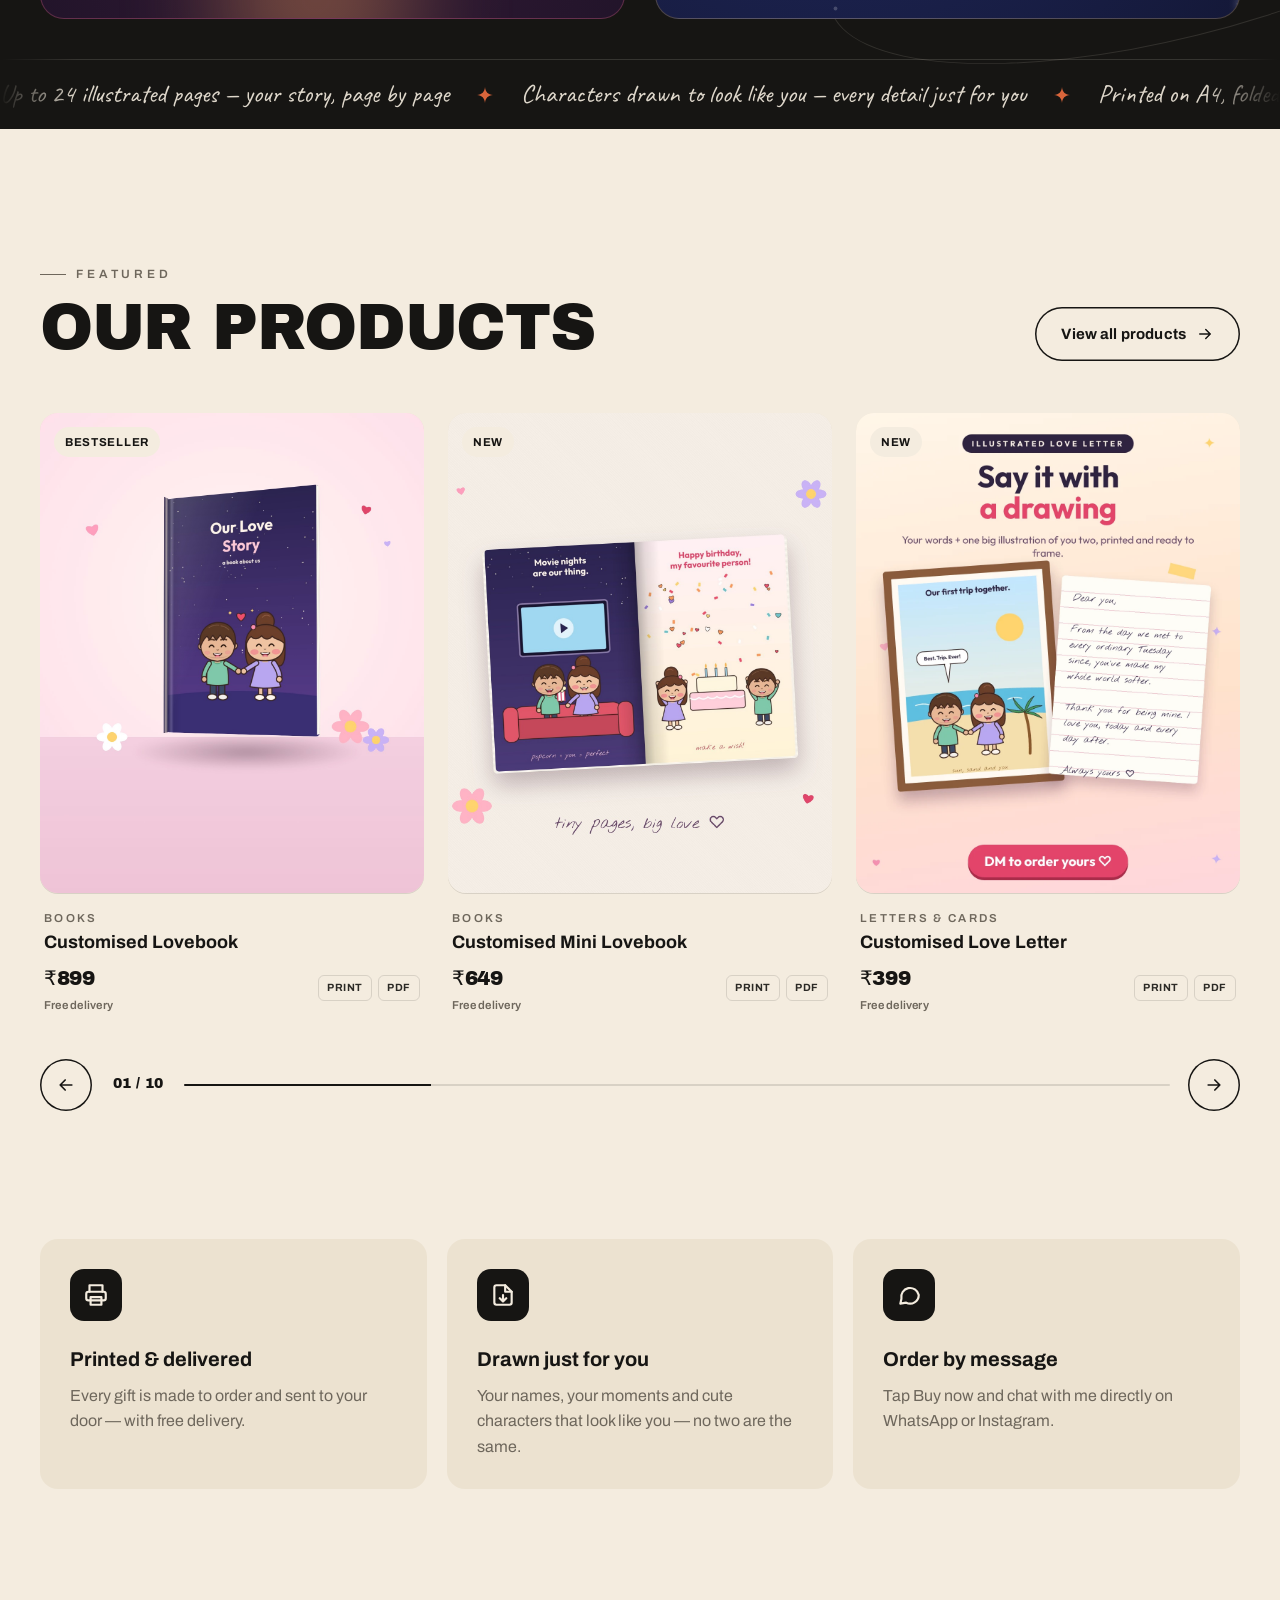
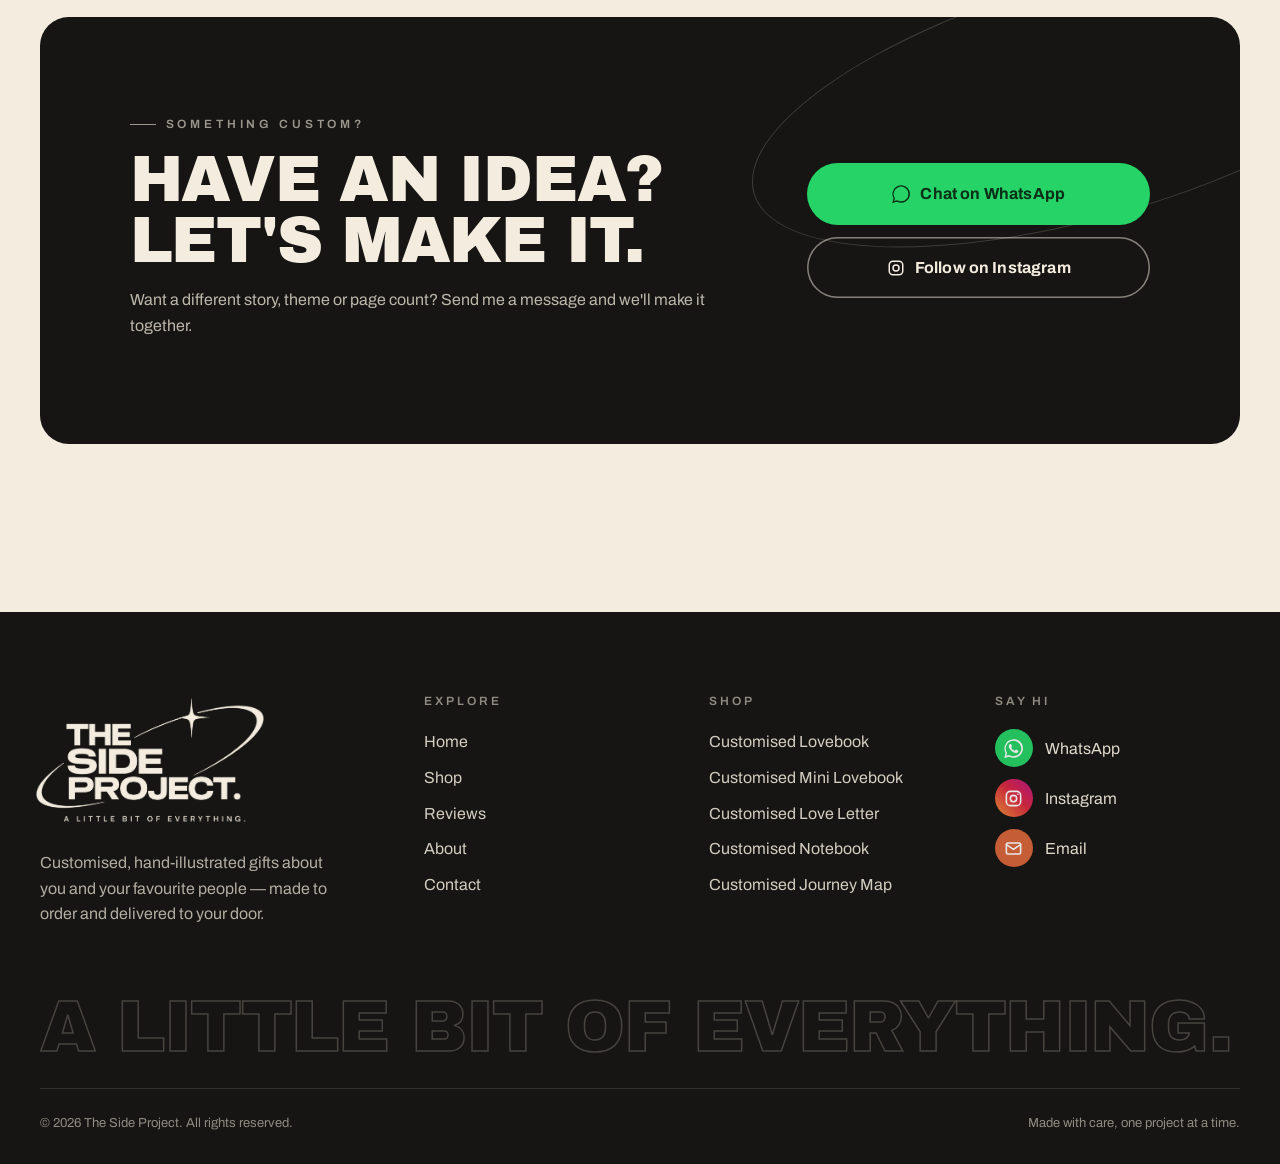
==== commit 54b70307: "Animated doodles in the hero's side spaces; 'Free delivery' wording everywhere Co-Authored-By: Claud" ====
--- a/index.html
+++ b/index.html
@@ -90,7 +90,7 @@
   <section class="section" style="padding-top:0">
     <div class="wrap">
       <div class="features">
-        <div class="feature reveal"><div class="ico"><svg viewBox="0 0 24 24" fill="none" stroke="currentColor" stroke-width="2" stroke-linecap="round" stroke-linejoin="round"><path d="M6 9V3h12v6"/><rect x="3" y="9" width="18" height="8" rx="2"/><path d="M7 14h10v7H7z"/></svg></div><h3>Printed &amp; delivered</h3><p>Every gift is made to order and sent to your door — shipping within India included.</p></div>
+        <div class="feature reveal"><div class="ico"><svg viewBox="0 0 24 24" fill="none" stroke="currentColor" stroke-width="2" stroke-linecap="round" stroke-linejoin="round"><path d="M6 9V3h12v6"/><rect x="3" y="9" width="18" height="8" rx="2"/><path d="M7 14h10v7H7z"/></svg></div><h3>Printed &amp; delivered</h3><p>Every gift is made to order and sent to your door — with free delivery.</p></div>
         <div class="feature reveal" style="--d:.1s"><div class="ico"><svg viewBox="0 0 24 24" fill="none" stroke="currentColor" stroke-width="2" stroke-linecap="round" stroke-linejoin="round"><path d="M14 3H6a2 2 0 00-2 2v14a2 2 0 002 2h12a2 2 0 002-2V9z"/><path d="M14 3v6h6M12 18v-6M9 15l3 3 3-3"/></svg></div><h3>Drawn just for you</h3><p>Your names, your moments and cute characters that look like you — no two are the same.</p></div>
         <div class="feature reveal" style="--d:.2s"><div class="ico"><svg viewBox="0 0 24 24" fill="none" stroke="currentColor" stroke-width="2" stroke-linecap="round" stroke-linejoin="round"><path d="M21 12a8 8 0 01-11.6 7.1L4 20l1-4.6A8 8 0 1121 12z"/></svg></div><h3>Order by message</h3><p>Tap Buy now and chat with me directly on WhatsApp or Instagram.</p></div>
       </div>
--- a/css/style.css
+++ b/css/style.css
@@ -914,8 +914,8 @@
 .hs-frame { position: relative; border-radius: 30px; overflow: hidden; background: var(--cream-2); box-shadow: 0 40px 80px -50px rgba(22,21,19,.55); }
 .hs-track { display: grid; }
 .hs-slide {
-  grid-area: 1 / 1; position: relative; overflow: hidden; min-height: clamp(560px, 74vh, 700px);
-  display: flex; align-items: center; padding: clamp(70px, 7vw, 90px) clamp(22px, 5vw, 70px) clamp(90px, 9vw, 110px);
+  grid-area: 1 / 1; position: relative; overflow: hidden; min-height: clamp(400px, 58vh, 500px);
+  display: flex; align-items: center; padding: clamp(44px, 4.5vw, 58px) clamp(22px, 5vw, 64px) clamp(70px, 7vw, 80px);
   opacity: 0; visibility: hidden; transform: scale(1.03);
   transition: opacity .9s var(--ease), transform 1.2s var(--ease), visibility 0s .9s;
 }
@@ -930,15 +930,17 @@
 .is-active .hs-in { opacity: 1; transform: none; transition: opacity .8s var(--ease) var(--d, 0s), transform .9s var(--ease) var(--d, 0s); }
 .is-active .hs-line > span { transform: none; transition: transform 1s var(--ease) var(--d, 0s); }
 
-.hs-title { font-family: var(--display); font-weight: 400; font-size: clamp(38px, 5.6vw, 80px); line-height: .98; letter-spacing: -.02em; margin: 18px 0 0; text-transform: none; }
+.hs-title { font-family: var(--display); font-weight: 400; font-size: clamp(32px, 4.2vw, 58px); line-height: .98; letter-spacing: -.02em; margin: 18px 0 0; text-transform: none; }
 .hs-title em { font-style: normal; }
-.hs-lead { font-size: clamp(16px, 1.4vw, 19px); line-height: 1.55; max-width: 48ch; margin: 20px 0 28px; color: var(--ink-2); }
+.hs-title { margin-top: 12px !important; }
+.hs-lead { font-size: clamp(15px, 1.2vw, 17px); line-height: 1.5; max-width: 46ch; margin: 14px 0 20px; color: var(--ink-2); }
 .hs-actions { display: flex; gap: 12px; flex-wrap: wrap; }
 .hs-kicker { font-size: 12px; font-weight: 700; letter-spacing: .28em; text-transform: uppercase; color: var(--ac); }
-.hs-price { display: flex; align-items: baseline; gap: 12px; flex-wrap: wrap; margin: -8px 0 26px; }
-.hs-price > span { font-family: var(--display); font-size: clamp(28px, 2.6vw, 36px); }
+.hs-price { display: flex; align-items: baseline; gap: 12px; flex-wrap: wrap; margin: -4px 0 18px; }
+.hs .btn-lg { padding: 14px 24px; font-size: 15px; }
+.hs-price > span { font-family: var(--display); font-size: clamp(24px, 2.2vw, 30px); }
 .hs-price > span small, .hs-price > small { font-family: var(--sans); font-size: 13px; font-weight: 600; color: var(--muted); }
-.hs-visual { position: relative; display: grid; place-items: center; min-height: 380px; }
+.hs-visual { position: relative; display: grid; place-items: center; min-height: 300px; }
 
 /* bottom bar: tagline · dots · arrows */
 .hs-ui { position: absolute; z-index: 5; left: clamp(22px, 5vw, 70px); right: clamp(22px, 5vw, 70px); bottom: clamp(18px, 2.4vw, 28px); display: flex; align-items: center; gap: 18px; pointer-events: none; }
@@ -973,7 +975,7 @@
 .hs-prod.dark .hs-blob.a { background: radial-gradient(circle, rgba(226,183,90,.25), transparent 68%); }
 @keyframes hsDrift { to { transform: translate(-40px, 30px) scale(1.08); } }
 .hs-photos { width: 100%; height: 100%; }
-.hs-photos .ph { position: absolute; width: min(74%, 420px); aspect-ratio: 1; object-fit: cover; border-radius: 22px; box-shadow: 0 34px 60px -30px rgba(0,0,0,.55); background: #fff; }
+.hs-photos .ph { position: absolute; width: min(62%, 320px); aspect-ratio: 1; object-fit: cover; border-radius: 22px; box-shadow: 0 34px 60px -30px rgba(0,0,0,.55); background: #fff; }
 .hs-photos .ph.front { transform: translate(6%, 4%) rotate(3deg) scale(.9); opacity: 0; }
 .hs-photos .ph.back { transform: translate(-14%, -8%) rotate(-7deg) scale(.82); opacity: 0; filter: saturate(.9); }
 .is-active .hs-photos .ph.front { opacity: 1; transform: translate(6%, 4%) rotate(3deg); transition: opacity .9s var(--ease) .25s, transform 1.3s var(--ease) .25s; animation: hsFloat 7s ease-in-out 1.6s infinite; }
@@ -985,32 +987,40 @@
 .occ-pill { display: inline-flex; align-items: center; gap: 9px; padding: 8px 16px 8px 12px; border-radius: 999px; font-size: 14px; font-weight: 600; }
 .occ-pill svg { width: 17px; height: 17px; animation: hsSpin 8s linear infinite; }
 .occ-pill b { font-family: var(--display); font-weight: 400; font-size: 17px; }
-.occ-note { font-size: 13.5px; margin: 20px 0 0; max-width: 52ch; line-height: 1.5; }
+.occ-note { font-size: 12.5px; margin: 14px 0 0; max-width: 54ch; line-height: 1.45; }
 
 /* the Lovebook, wrapped as a present: ribbon slides off, bow pops, cover swings open, pages turn */
 .xb-glow { position: absolute; width: 78%; aspect-ratio: 1; border-radius: 50%; background: radial-gradient(circle, rgba(255,214,120,.45), rgba(255,214,120,0) 65%); animation: xbPulse 4s ease-in-out infinite; }
 @keyframes xbPulse { 50% { transform: scale(1.1); opacity: .75; } }
-.xb-book { position: relative; width: clamp(190px, 22vw, 290px); aspect-ratio: 768 / 1090; perspective: 1800px; margin-left: 22%; transform: rotate(-3deg) translateY(30px) scale(.9); opacity: 0; }
+.xb-book { position: relative; width: clamp(160px, 16vw, 220px); aspect-ratio: 768 / 1090; perspective: 1800px; margin-left: 22%; transform: rotate(-3deg) translateY(30px) scale(.9); opacity: 0; }
 .is-active .xb-book { opacity: 1; transform: rotate(-3deg); transition: opacity .8s var(--ease) .15s, transform 1.1s cubic-bezier(.34,1.56,.64,1) .15s; animation: xbFloat 6s ease-in-out 1.5s infinite; }
 @keyframes xbFloat { 50% { transform: rotate(-1deg) translateY(-10px); } }
 .xb-page, .xb-front, .xb-back { position: absolute; inset: 0; border-radius: 3px 10px 10px 3px; overflow: hidden; }
 .xb-page { background: #fff; box-shadow: 0 40px 60px -30px rgba(0,0,0,.65), inset 6px 0 10px -6px rgba(0,0,0,.25); }
-.xb-page img { position: absolute; inset: 0; width: 100%; height: 100%; object-fit: cover; opacity: 0; transform: scale(1.03); transition: opacity .9s var(--ease), transform 1.6s var(--ease); }
-.xb-page img.on { opacity: 1; transform: none; }
+.xb-page img { position: absolute; inset: 0; width: 100%; height: 100%; object-fit: cover; opacity: 0; }
+.xb-page img.on { opacity: 1; }
+/* a page turning over: front is the page being read, back is plain paper */
+.xb-leaf { position: absolute; inset: 0; z-index: 2; transform-origin: left center; transform-style: preserve-3d; transform: rotateY(0); }
+.xb-leaf.go { transform: rotateY(-148deg); transition: transform 1.05s cubic-bezier(.45,.05,.35,1); }
+.xb-leaf-f, .xb-leaf-b { position: absolute; inset: 0; border-radius: 3px 10px 10px 3px; overflow: hidden; backface-visibility: hidden; -webkit-backface-visibility: hidden; }
+.xb-leaf-f img { width: 100%; height: 100%; object-fit: cover; display: block; }
+.xb-leaf-f::after { content: ""; position: absolute; inset: 0; background: linear-gradient(90deg, rgba(0,0,0,.25), rgba(0,0,0,0) 40%); opacity: 0; }
+.xb-leaf.go .xb-leaf-f::after { opacity: 1; transition: opacity .5s ease; }
+.xb-leaf-b { transform: rotateY(180deg); background: linear-gradient(90deg, #efe4d2, #fbf6ee 30%); box-shadow: inset -8px 0 14px -8px rgba(0,0,0,.25); }
 .xb-cover { position: absolute; inset: 0; z-index: 3; transform-origin: left center; transform-style: preserve-3d; }
 .xb-front, .xb-back { backface-visibility: hidden; -webkit-backface-visibility: hidden; }
 .xb-front { box-shadow: 0 30px 50px -28px rgba(0,0,0,.7); }
 .xb-front img { width: 100%; height: 100%; object-fit: cover; display: block; }
 .xb-back { transform: rotateY(180deg); background: linear-gradient(90deg, #efe4d2, #fbf6ee 30%); box-shadow: inset -8px 0 14px -8px rgba(0,0,0,.25); }
-.is-active .xb-cover { transform: rotateY(-150deg); transition: transform 1.6s cubic-bezier(.65,0,.25,1) 2.3s; }
+.is-active .xb-cover { transform: rotateY(-150deg); transition: transform 1.1s cubic-bezier(.65,0,.25,1) 1.15s; }
 .rib { position: absolute; background: linear-gradient(90deg, #a5162b, #e03049 45%, #a5162b); box-shadow: 0 0 8px rgba(0,0,0,.3); }
 .rib.v { top: 0; bottom: 0; left: 60%; width: 13%; transform-origin: bottom; }
 .rib.h { left: 0; right: 0; top: 36%; height: 9%; background: linear-gradient(180deg, #a5162b, #e03049 45%, #a5162b); transform-origin: right; }
-.is-active .rib.v { transform: scaleY(0); transition: transform .7s var(--ease-in) 1.75s; }
-.is-active .rib.h { transform: scaleX(0); transition: transform .7s var(--ease-in) 1.85s; }
+.is-active .rib.v { transform: scaleY(0); transition: transform .5s var(--ease-in) .75s; }
+.is-active .rib.h { transform: scaleX(0); transition: transform .5s var(--ease-in) .82s; }
 .xb-bow { position: absolute; z-index: 5; width: 46%; left: 44%; top: 23%; transform: translate(-30%, -50%); fill: #e03049; stroke: #9c1426; stroke-width: 2; filter: drop-shadow(0 6px 8px rgba(0,0,0,.35)); }
 .xb-bow circle { fill: #c41e36; }
-.is-active .xb-bow { animation: xbBow 1.9s var(--ease) forwards; }
+.is-active .xb-bow { animation: xbBow 1.25s var(--ease) forwards; }
 @keyframes xbBow {
   0% { transform: translate(-30%, -50%) scale(.2) rotate(-30deg); opacity: 0; }
   25% { transform: translate(-30%, -50%) scale(1.12) rotate(6deg); opacity: 1; }
@@ -1018,13 +1028,13 @@
   70% { transform: translate(-30%, -50%) scale(1.06) rotate(-8deg); }
   100% { transform: translate(-10%, -260%) scale(.3) rotate(40deg); opacity: 0; }
 }
-.xb-tag { position: absolute; z-index: 6; right: -34%; top: 6%; width: 128px; padding: 14px 12px 10px 22px; background: #fff8ea; color: #3a2a1e; font-family: "Caveat", cursive; font-size: 21px; line-height: 1.05; border-radius: 4px 12px 12px 4px; clip-path: polygon(14px 0, 100% 0, 100% 100%, 14px 100%, 0 50%); box-shadow: 0 10px 20px -10px rgba(0,0,0,.5); transform-origin: -30px 50%; opacity: 0; }
+.xb-tag { position: absolute; z-index: 6; right: -44%; top: 40%; width: 112px; padding: 11px 10px 8px 20px; background: #fff8ea; color: #3a2a1e; font-family: "Caveat", cursive; font-size: 21px; line-height: 1.05; border-radius: 4px 12px 12px 4px; clip-path: polygon(14px 0, 100% 0, 100% 100%, 14px 100%, 0 50%); box-shadow: 0 10px 20px -10px rgba(0,0,0,.5); transform-origin: -30px 50%; opacity: 0; }
 .xb-tag span { font-family: var(--sans); font-size: 11px; font-weight: 700; letter-spacing: .12em; text-transform: uppercase; color: #b3243a; display: block; }
 .xb-tag small { display: block; font-size: 17px; color: #7a6656; margin-top: 4px; }
 .xb-tag svg { width: 14px; height: 14px; color: #e03049; vertical-align: -1px; }
 .xb-tag::before { content: ""; position: absolute; left: 8px; top: 50%; width: 7px; height: 7px; margin-top: -3.5px; border-radius: 50%; background: var(--slide-bg, #0e3326); }
 .xb-tag::after { content: ""; position: absolute; right: 100%; top: 50%; width: 34px; height: 1.5px; background: #f2c46d; }
-.is-active .xb-tag { opacity: 1; transition: opacity .6s ease 1s; animation: xbSwing 3.4s ease-in-out 1s infinite; }
+.is-active .xb-tag { opacity: 1; transition: opacity .6s ease .6s; animation: xbSwing 3.4s ease-in-out .6s infinite; }
 @keyframes xbSwing { 0%, 100% { transform: rotate(-7deg); } 50% { transform: rotate(6deg); } }
 .xb-glint { position: absolute; width: 18px; color: #ffe7a3; opacity: 0; z-index: 4; filter: drop-shadow(0 0 6px rgba(255,220,130,.9)); }
 .is-active .xb-glint { animation: xbGlint 2.8s ease-in-out calc(1s + var(--i) * .55s) infinite; }
@@ -1087,17 +1097,17 @@
 
 /* ---------- phones ---------- */
 @media (max-width: 860px) {
-  .hs-slide { align-items: flex-start; padding: 54px 20px 84px; min-height: 0; }
+  .hs-slide { align-items: flex-start; padding: 40px 18px 84px; min-height: 0; }
   .hs-grid { grid-template-columns: 1fr; gap: 6px; }
-  .hs-visual { order: -1; min-height: 250px; }
+  .hs-visual { order: -1; min-height: 210px; }
   .hs-lead { font-size: 15px; }
   .occ-note { font-size: 12.5px; margin-top: 14px; }
-  .hs-occ .hs-title { font-size: clamp(32px, 9vw, 48px); }
-  .hs-title { font-size: clamp(34px, 9.6vw, 52px); margin-top: 12px; }
+  .hs-occ .hs-title { font-size: clamp(28px, 8vw, 40px); }
+  .hs-title { font-size: clamp(28px, 8.4vw, 42px); }
   .hs-lead { margin: 14px 0 20px; }
-  .xb-book { width: 150px; margin-left: 4%; }
-  .xb-tag { right: -62%; width: 108px; font-size: 18px; padding: 10px 8px 8px 20px; }
-  .hs-photos .ph { width: min(60%, 240px); }
+  .xb-book { width: 124px; margin-left: 4%; }
+  .xb-tag { right: -70%; width: 96px; font-size: 16px; padding: 8px 6px 6px 18px; }
+  .hs-photos .ph { width: min(54%, 200px); }
   .hs-arrows { display: none; }
   .hs-tag { font-size: 12px; padding: 7px 12px 7px 10px; }
   .hs-tag em { font-size: 16px; }
@@ -1109,7 +1119,7 @@
   .hs-actions .btn-lg { padding: 14px 20px; font-size: 14.5px; }
   .xb-tag { top: auto; bottom: 2%; right: -58%; }
   .bauble.g { display: none; }
-  .hs-slide { padding-bottom: 112px; }
+  .hs-slide { padding-bottom: 104px; }
   .hs-ui { flex-direction: column; gap: 8px; bottom: 14px; }
   .hs-tag { margin: 0; white-space: nowrap; }
   .hs-dots button { width: 18px; }
@@ -1120,3 +1130,151 @@
 @media (prefers-reduced-motion: reduce) {
   .bulb, .bauble, .xb-glow, .hs-blob, .hs-tag svg, .occ-pill svg { animation: none !important; }
 }
+
+/* animated backgrounds behind product slides */
+.hs-bgfx { position: absolute; inset: 0; z-index: 1; pointer-events: none; overflow: hidden; }
+.hs-bgfx .tw { position: absolute; width: var(--s); height: var(--s); border-radius: 50%; background: #fff; box-shadow: 0 0 6px rgba(255,255,255,.8); animation: hsTw var(--t) ease-in-out var(--dl) infinite; }
+.hs-bgfx .tw.big { background: none; box-shadow: none; color: #f3d58a; height: auto; filter: drop-shadow(0 0 6px rgba(243,213,138,.8)); }
+.hs-bgfx .tw.big svg { display: block; width: 100%; }
+@keyframes hsTw { 0%, 100% { opacity: .15; transform: scale(.6); } 50% { opacity: 1; transform: scale(1) rotate(45deg); } }
+.hs-bgfx .shoot { position: absolute; width: 160px; height: 2px; border-radius: 2px; background: linear-gradient(90deg, rgba(255,255,255,0), #fff); opacity: 0; animation: hsShoot 5s ease-in var(--dl) infinite; }
+.hs-bgfx .shoot::after { content: ""; position: absolute; right: -2px; top: -2px; width: 6px; height: 6px; border-radius: 50%; background: #fff; box-shadow: 0 0 10px 3px rgba(255,255,255,.8); }
+@keyframes hsShoot { 0% { transform: rotate(28deg) translateX(-120px); opacity: 0; } 4% { opacity: 1; } 22% { transform: rotate(28deg) translateX(520px); opacity: 0; } 100% { transform: rotate(28deg) translateX(520px); opacity: 0; } }
+.hs-bgfx .fl { position: absolute; bottom: -40px; width: var(--s); color: var(--ac); opacity: 0; animation: hsFl var(--t) linear var(--dl) infinite; }
+.hs-bgfx .fl svg { display: block; width: 100%; }
+@keyframes hsFl {
+  0% { transform: translate(0, 0) rotate(-10deg); opacity: 0; }
+  10% { opacity: var(--o); }
+  50% { transform: translate(var(--sw), -300px) rotate(12deg); }
+  90% { opacity: var(--o); }
+  100% { transform: translate(0, -600px) rotate(-10deg); opacity: 0; }
+}
+.hs-ring { position: absolute; width: min(78%, 400px); aspect-ratio: 1; border-radius: 50%; border: 2px dashed color-mix(in srgb, var(--ac) 45%, transparent); animation: hsSpin 40s linear infinite; }
+.hs-prod.dark .hs-ring { border-color: rgba(243,213,138,.35); }
+.hs-prod:not(.dark) .xb-glint { color: var(--ac); filter: none; }
+@media (max-width: 860px) { .hs-ring { width: min(64%, 230px); } }
+@media (prefers-reduced-motion: reduce) { .hs-bgfx, .hs-ring { display: none; } }
+
+/* ---------- hero: the real products, animated ---------- */
+.ps { position: relative; z-index: 2; display: grid; place-items: center; }
+/* Night Sky: the live star-map poster in its frame */
+.ps-sky .ss-frame { width: clamp(160px, 15vw, 210px); padding: 9px; opacity: 0; }
+.ps-sky .ss-mat { padding: 7px; }
+.is-active .ps-sky .ss-frame { opacity: 1; transition: opacity .8s var(--ease) .15s; }
+.ps-sky .ss-poster .cons, .ps-sky .ss-poster .cons polyline { animation-duration: 6s !important; }
+.ps-sky .ss-wheel > g.cons:nth-of-type(1) { animation-delay: .4s !important; }
+.ps-sky .ss-wheel > g.cons:nth-of-type(2) { animation-delay: 1.6s !important; }
+.ps-sky .ss-wheel > g.cons:nth-of-type(3) { animation-delay: 2.8s !important; }
+
+/* Journey Map: a framed poster hanging from a nail, pins pinging, a heart travelling the route */
+.ps-jm { padding-top: 34px; transform-origin: 50% 0; }
+.is-active .ps-jm { animation: psHang 1.2s cubic-bezier(.34,1.56,.64,1) .1s both, psSwing 5s ease-in-out 1.3s infinite; }
+@keyframes psHang { from { transform: translateY(-40px) rotate(-6deg); opacity: 0; } to { transform: none; opacity: 1; } }
+@keyframes psSwing { 0%, 100% { transform: rotate(1.6deg); } 50% { transform: rotate(-1.6deg); } }
+.ps-nail { position: absolute; top: 0; left: 50%; width: 12px; height: 12px; margin-left: -6px; border-radius: 50%; background: radial-gradient(circle at 35% 35%, #fff, #8d7a64 60%); box-shadow: 0 2px 4px rgba(0,0,0,.35); z-index: 2; }
+.ps-string { position: absolute; top: 5px; left: 50%; width: 60%; height: 32px; transform: translateX(-50%); overflow: visible; }
+.ps-string path { fill: none; stroke: #6b5240; stroke-width: 1.4; vector-effect: non-scaling-stroke; }
+.ps-frame { width: clamp(160px, 15vw, 210px); padding: 8px; background: linear-gradient(135deg, #d9b48a, #b8895c); border-radius: 4px; box-shadow: 0 36px 50px -26px rgba(0,0,0,.55), inset 0 0 0 3px #a87a4c; }
+.ps-mat { position: relative; background: #fff; padding: 6px; }
+.ps-mat img { display: block; width: 100%; height: auto; }
+.ps-pins { position: absolute; inset: 6px; width: calc(100% - 12px); height: calc(100% - 12px); overflow: visible; }
+.ps-pins .rip { fill: none; stroke: #e0456e; stroke-width: 3; opacity: 0; transform-box: fill-box; transform-origin: center; animation: psRip 2.4s ease-out calc(.6s + var(--i) * .45s) infinite; }
+@keyframes psRip { 0% { transform: scale(.4); opacity: .9; } 70%, 100% { transform: scale(2.4); opacity: 0; } }
+.ps-pins .route { fill: none; stroke: none; }
+.ps-pins .mover { filter: drop-shadow(0 2px 3px rgba(0,0,0,.35)); }
+
+/* Love Letter: the envelope opens, the letter slides out and writes itself; the illustration print behind */
+.ps-ll { width: clamp(210px, 22vw, 280px); aspect-ratio: 1 / 1.05; }
+.ps-print { position: absolute; width: 58%; left: 0; top: 0; border-radius: 3px; box-shadow: 0 24px 40px -20px rgba(0,0,0,.5); transform: translate(30px, 30px) rotate(0); opacity: 0; }
+.is-active .ps-print { opacity: 1; transform: translate(-6%, 2%) rotate(-9deg); transition: opacity .7s var(--ease) .15s, transform 1.1s var(--ease) .15s; animation: psPrint 6s ease-in-out 1.3s infinite; }
+@keyframes psPrint { 50% { transform: translate(-6%, -2%) rotate(-7deg); } }
+.ps-env { position: absolute; left: 14%; right: 0; bottom: 4%; aspect-ratio: 1.55; perspective: 800px; transform: translateY(30px); opacity: 0; }
+.is-active .ps-env { opacity: 1; transform: none; transition: opacity .6s var(--ease) .1s, transform .9s cubic-bezier(.34,1.56,.64,1) .1s; }
+.ps-env-back { position: absolute; inset: 0; background: #e9a993; border-radius: 6px; }
+.ps-env-front { position: absolute; inset: 0; z-index: 3; background: linear-gradient(160deg, #f8d3c3, #f1bca7); clip-path: polygon(0 0, 50% 52%, 100% 0, 100% 100%, 0 100%); border-radius: 6px; box-shadow: 0 30px 40px -24px rgba(0,0,0,.5); }
+.ps-env-front::after { content: ""; position: absolute; inset: 0; background: linear-gradient(32deg, transparent 49.4%, rgba(0,0,0,.08) 50%, transparent 50.6%), linear-gradient(-32deg, transparent 49.4%, rgba(0,0,0,.08) 50%, transparent 50.6%); }
+.ps-env-flap { position: absolute; left: 0; right: 0; top: 0; height: 58%; z-index: 4; background: linear-gradient(180deg, #f3c2ae, #e7a58d); clip-path: polygon(0 0, 100% 0, 50% 100%); transform-origin: top; }
+.is-active .ps-env-flap { animation: psFlap .7s var(--ease) .75s forwards; }
+@keyframes psFlap { 0% { transform: rotateX(0); z-index: 4; } 49% { z-index: 4; } 50% { z-index: 0; } 100% { transform: rotateX(180deg); z-index: 0; } }
+.ps-seal { position: absolute; z-index: 5; left: 50%; top: 58%; width: 30px; height: 30px; margin: -15px 0 0 -15px; border-radius: 50%; display: grid; place-items: center; background: radial-gradient(circle at 35% 35%, #ef5a6f, #b51f3a); color: #ffd9de; box-shadow: 0 3px 6px rgba(0,0,0,.3); }
+.ps-seal svg { width: 14px; }
+.is-active .ps-seal { animation: psSeal .5s var(--ease-in) .45s forwards; }
+@keyframes psSeal { to { transform: translateY(-14px) scale(1.4); opacity: 0; } }
+.ps-letter { position: absolute; z-index: 1; left: 7%; right: 7%; top: 6%; height: 150%; padding: 12px 12px; background: repeating-linear-gradient(#fffdf8 0 20px, #f3c9cf 20px 21px); background-color: #fffdf8; border-radius: 3px; box-shadow: 0 6px 14px -6px rgba(0,0,0,.3); font-family: "Caveat", cursive; font-size: clamp(14px, 1.3vw, 16px); line-height: 21px; color: #3a3a5a; }
+.ps-letter span { display: block; white-space: nowrap; clip-path: inset(0 100% 0 0); }
+.is-active .ps-letter { transform: translateY(-70%); transition: transform 1s cubic-bezier(.34,1.3,.64,1) 1.25s; }
+.is-active .ps-letter span { clip-path: inset(0 0 0 0); transition: clip-path .55s linear calc(2s + var(--i) * .45s); }
+
+/* Scrapbook: the cover opens to the first spread, little hearts pop out */
+.ps-sb .sb-book { width: clamp(140px, 13vw, 180px); aspect-ratio: 316 / 402; margin-left: 46%; }
+.sb-book .xb-page { background: #fffdf8; }
+.sb-book .xb-page img { object-fit: contain; background: #fffdf8; }
+.sb-book .xb-back { overflow: hidden; background: #fffdf8; }
+.sb-book .xb-back img { width: 100%; height: 100%; object-fit: contain; display: block; }
+.is-active .sb-book .xb-cover { transform: rotateY(-176deg); transition: transform 1.3s cubic-bezier(.65,0,.25,1) .9s; }
+.sb-pop { position: absolute; left: 0; top: 40%; width: 18px; color: #e0456e; opacity: 0; z-index: 5; }
+.sb-pop:nth-of-type(even) { color: #f2b84b; }
+.is-active .sb-pop { animation: sbPop 2.4s var(--ease) calc(2.1s + var(--i) * .18s) infinite; }
+@keyframes sbPop { 0% { transform: translate(0, 0) scale(.3); opacity: 0; } 15% { opacity: 1; } 70% { opacity: .9; } 100% { transform: translate(var(--x), -120px) scale(1.1) rotate(20deg); opacity: 0; } }
+
+@media (max-width: 860px) {
+  .ps-sky .ss-frame, .ps-frame { width: 130px; }
+  .ps-jm { padding-top: 26px; }
+  .ps-ll { width: 190px; }
+  .ps-sb .sb-book { width: 112px; }
+  .ps-letter { font-size: 13px; line-height: 17px; background: repeating-linear-gradient(#fffdf8 0 16px, #f3c9cf 16px 17px); padding: 8px 10px; }
+}
+@media (prefers-reduced-motion: reduce) {
+  .ps-pins .rip, .ps-pins .mover, .sb-pop { display: none; }
+}
+
+/* "Two little favourites" spotlight — compact */
+.bestseller { padding-top: clamp(44px, 6vw, 72px); }
+.spot-head { margin-bottom: clamp(20px, 2.6vw, 32px); }
+.spot-card { padding: clamp(20px, 2.4vw, 30px); border-radius: 24px; }
+.spot-visual { height: clamp(220px, 22vw, 280px); margin-bottom: 14px; }
+.spot-book .flipbook { max-width: 380px; }
+.spot-card .ss-frame { width: clamp(150px, 14vw, 190px); padding: 9px; }
+.spot-card .ss-mat { padding: 7px; }
+.spot-card .bs-pill { font-size: 11.5px; padding: 7px 14px 7px 11px; }
+.spot-title { font-size: clamp(24px, 2.4vw, 34px); margin: 12px 0 6px; }
+.spot-card .bs-rating { margin-bottom: 8px; font-size: 13.5px; }
+.spot-card .bs-short { margin: 0 auto 14px; font-size: clamp(14.5px, 1.1vw, 16px); }
+.spot-card .bs-price { margin-bottom: 16px; }
+.spot-card .bs-price .price { font-size: 30px; }
+.spot-card .btn-lg { padding: 12px 20px; font-size: 14.5px; }
+.bs-notes { margin-top: clamp(26px, 3.5vw, 40px); padding: 14px 0; }
+.bs-notes span { font-size: clamp(20px, 2vw, 26px); }
+@media (max-width: 900px) { .spot-visual { height: auto; min-height: 200px; } }
+/* the letter stays tucked inside the envelope: clip anything below the envelope's bottom edge */
+.ps-env { clip-path: inset(-400% -60% 0 -60%); }
+.ps-ll::after { content: ""; position: absolute; left: 18%; right: 4%; bottom: 0; height: 18px; border-radius: 50%; background: radial-gradient(ellipse, rgba(0,0,0,.22), transparent 70%); z-index: -1; }
+@media (max-width: 860px) {
+  .ps-ll { width: 200px; margin-left: 30px; }
+  .is-active .ps-print { transform: translate(-34%, 14%) rotate(-12deg); animation: none; }
+}
+.spot-book .flipbook { max-width: 320px; }
+.spot-head h2 { font-size: clamp(30px, 4vw, 52px); }
+
+/* ---------- hero side gutters (wide screens only) ---------- */
+.hs-side { display: none; position: absolute; top: 0; bottom: 0; width: calc((100% - var(--wrap)) / 2 + 12px); pointer-events: none; z-index: 0; --sc: 1; }
+.hs-side.l { left: 0; } .hs-side.r { right: 0; }
+@media (min-width: 1400px) { .hs-side { display: block; } }
+@media (min-width: 1640px) { .hs-side { --sc: 1.25; } }
+.dd { position: absolute; width: calc(var(--w) * var(--sc)); transform: translate(-50%, -50%) rotate(var(--r)); }
+.dd-p { display: block; transform: translate(calc(var(--mx, 0px) * var(--z)), calc(var(--my, 0px) * var(--z))); transition: transform .6s var(--ease); }
+.dd-f { display: block; animation: ddPop .9s cubic-bezier(.34,1.56,.64,1) calc(.5s + var(--k) * .13s) both, ddFloat var(--t) ease-in-out var(--dl) infinite; filter: drop-shadow(0 8px 10px rgba(22,21,19,.14)); }
+.dd-f svg { display: block; width: 100%; height: auto; overflow: visible; }
+@keyframes ddPop { from { transform: scale(0) rotate(-30deg); opacity: 0; } to { transform: none; opacity: 1; } }
+@keyframes ddFloat { 0%, 100% { translate: 0 0; rotate: 0deg; } 50% { translate: 0 -12px; rotate: 6deg; } }
+.sf { position: absolute; top: -20px; width: calc(var(--s) * 1.3); opacity: .55; animation: sfFall var(--t) linear var(--dl) infinite; }
+.sf svg { display: block; width: 100%; height: auto; }
+@keyframes sfFall { 0% { transform: translate(0, 0) rotate(0); opacity: 0; } 8% { opacity: .55; } 50% { transform: translate(var(--sw), 320px) rotate(160deg); } 92% { opacity: .5; } 100% { transform: translate(0, 640px) rotate(320deg); opacity: 0; } }
+.dd-note { position: absolute; left: 50%; top: 52%; width: calc(140px * var(--sc)); transform: translate(-46%, -50%) rotate(-7deg); font-family: "Caveat", cursive; font-size: calc(22px * var(--sc)); line-height: 1.05; color: var(--ink); text-align: center; display: none; }
+@media (min-width: 1480px) { .dd-note { display: block; } }
+.dd-note span { display: block; animation: ddPop .8s var(--ease) 1.4s both; }
+.dd-note svg { display: block; width: calc(110px * var(--sc)); margin: 2px 0 0 40%; overflow: visible; }
+.dd-note path { fill: none; stroke: var(--accent); stroke-width: 2.6; stroke-linecap: round; stroke-linejoin: round; stroke-dasharray: 1; stroke-dashoffset: 1; animation: ddDraw 1s var(--ease) 1.9s forwards; }
+.dd-note path + path { animation-delay: 2.7s; animation-duration: .4s; }
+@keyframes ddDraw { to { stroke-dashoffset: 0; } }
+@media (prefers-reduced-motion: reduce) { .dd-f, .sf { animation: none; } .sf { display: none; } .dd-note path { stroke-dashoffset: 0; animation: none; } }
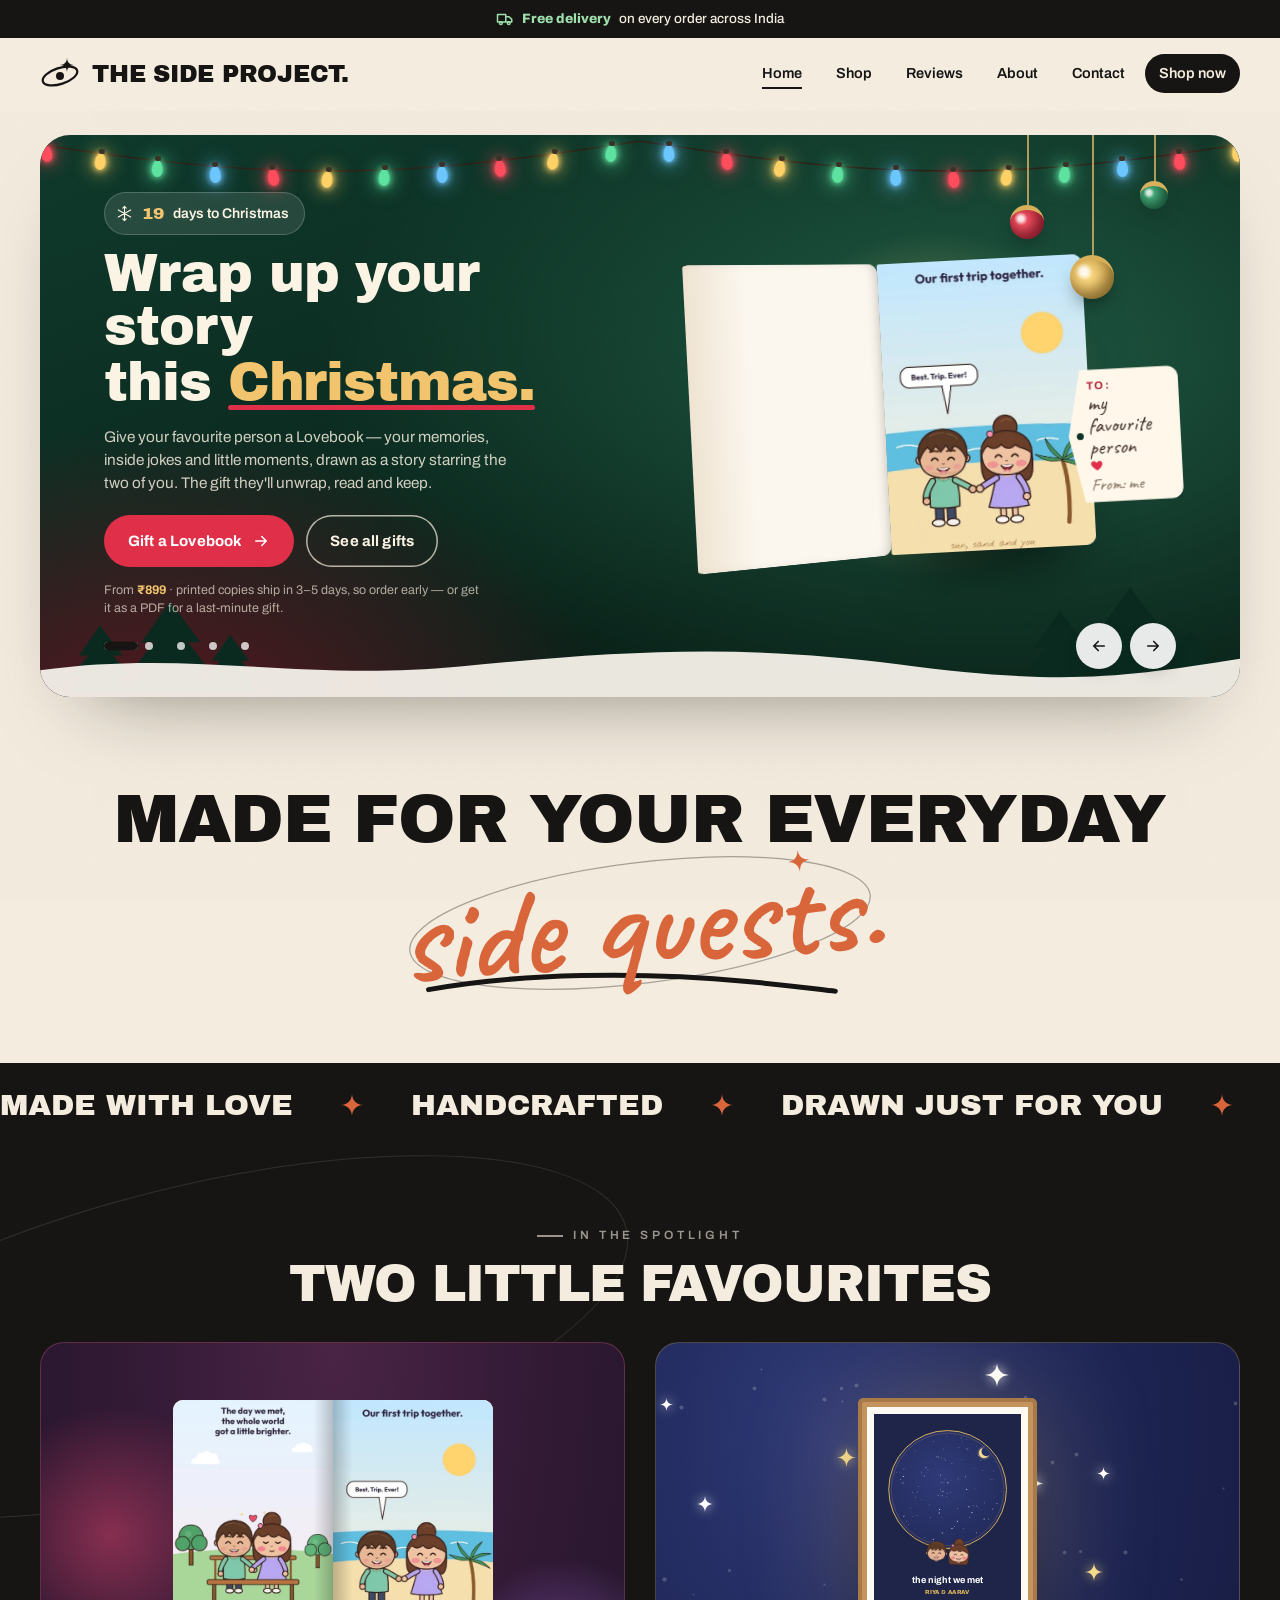
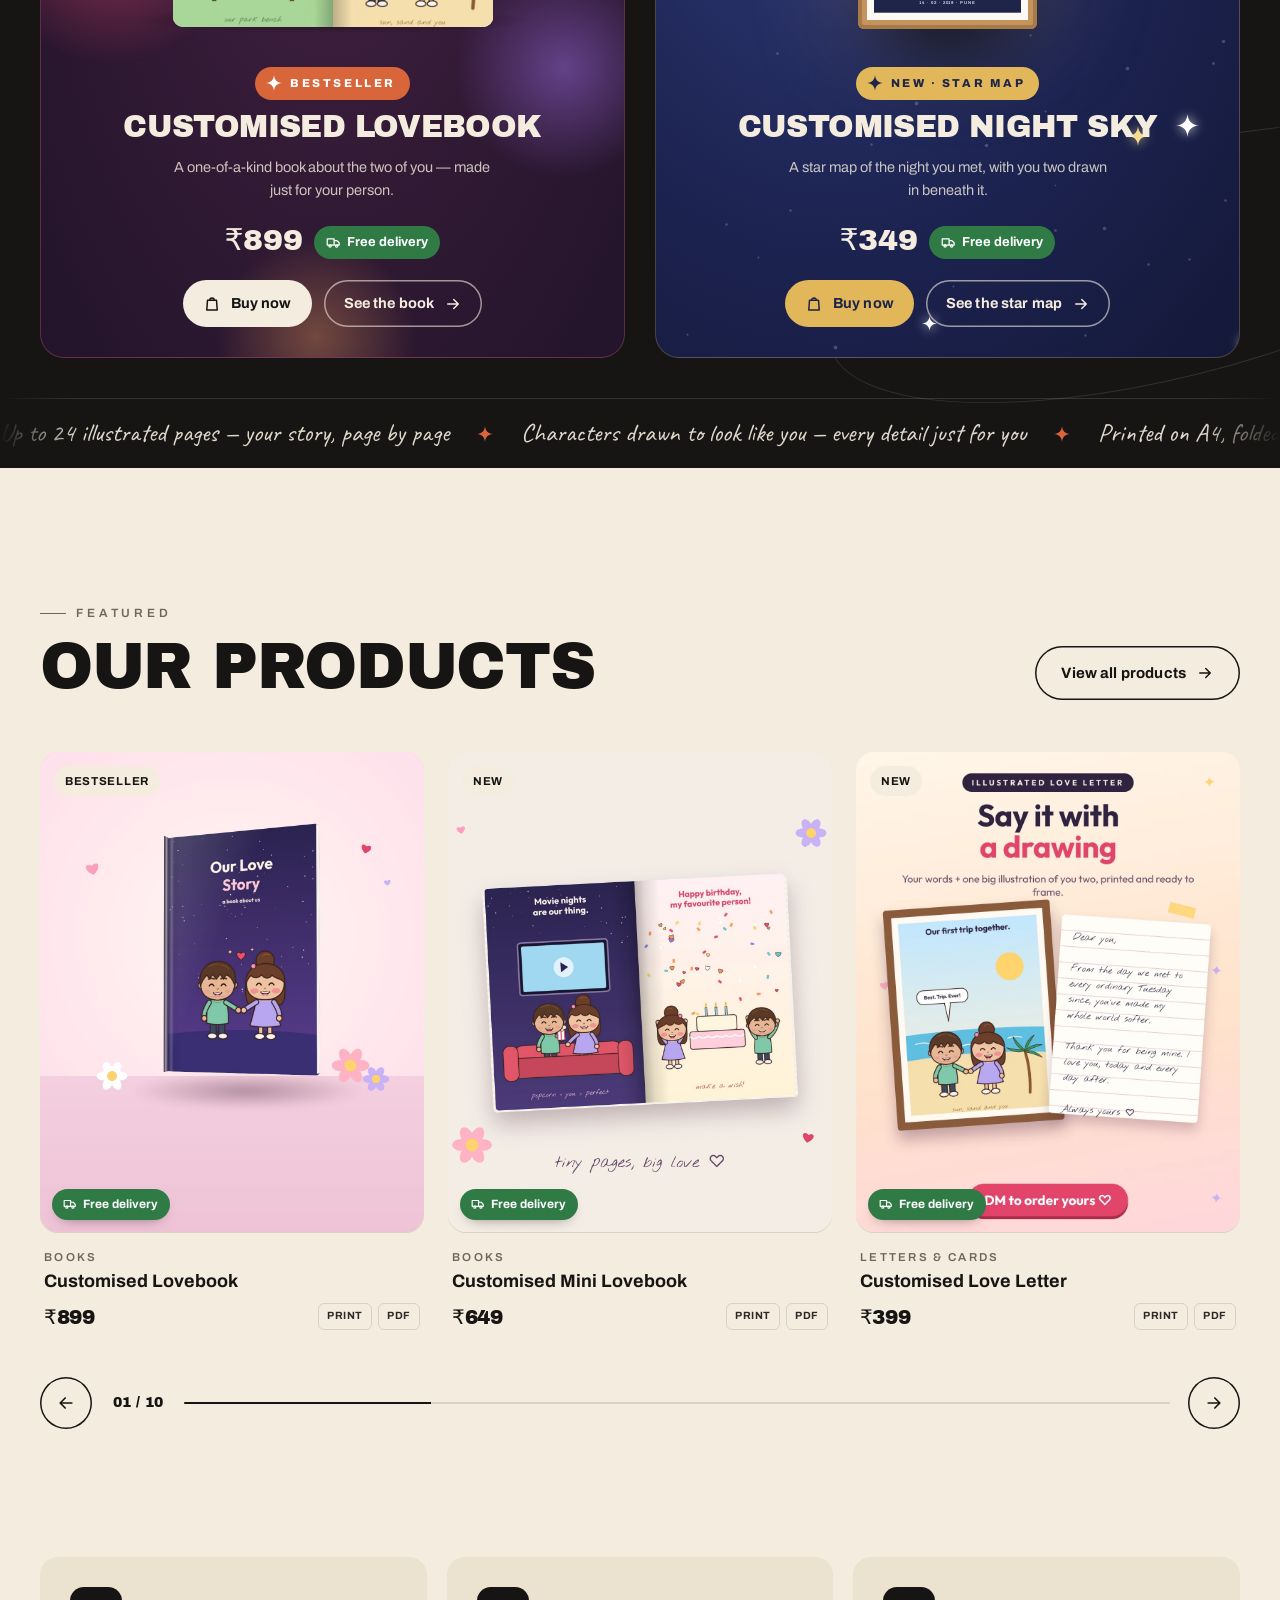
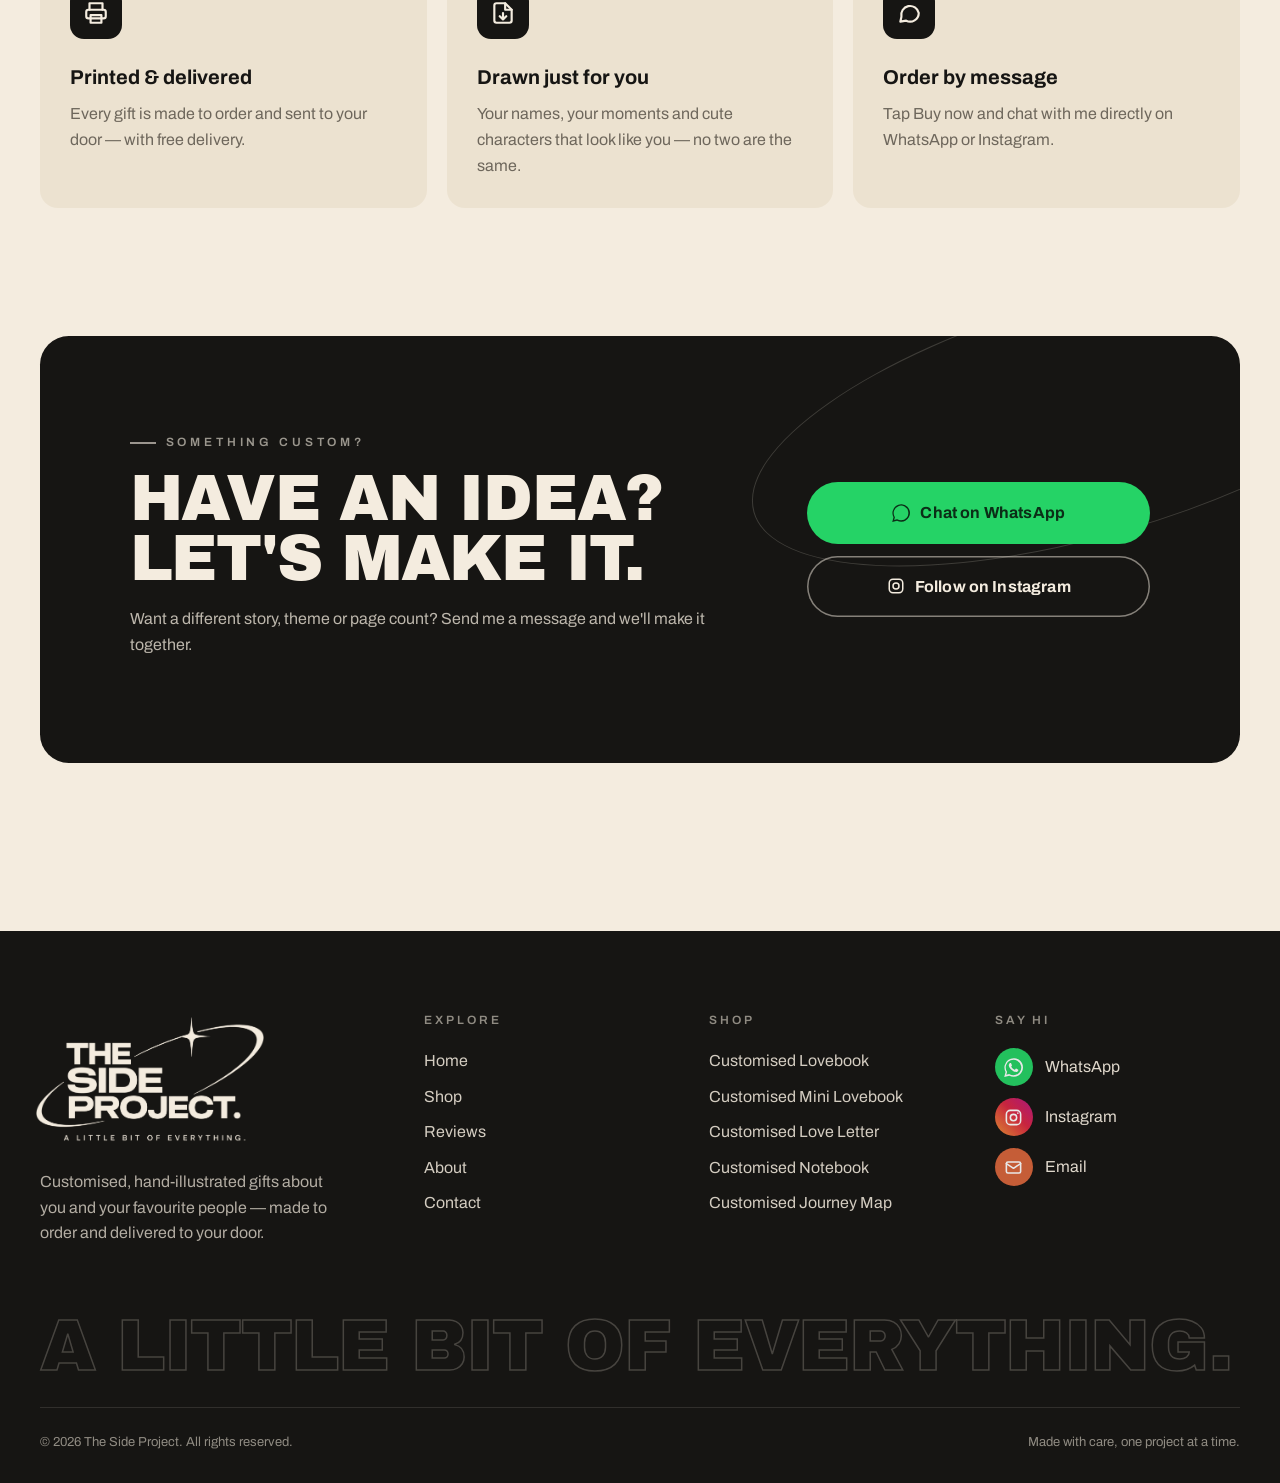
==== commit dd3e6995: "Big animated 'Made for your everyday side quests' band under the slider Co-Authored-By: Claude Opus " ====
--- a/index.html
+++ b/index.html
@@ -20,7 +20,6 @@
       <div class="hs-frame">
         <div class="hs-track" aria-live="polite"></div>
         <div class="hs-ui">
-          <span class="hs-tag"><svg viewBox="0 0 24 24" fill="currentColor"><path d="M12 0c.6 7.5 4.5 11.4 12 12-7.5.6-11.4 4.5-12 12-.6-7.5-4.5-11.4-12-12C7.5 11.4 11.4 7.5 12 0z"/></svg> Made for your everyday <em>side quests</em></span>
           <div class="hs-dots" role="group" aria-label="Choose a slide"></div>
           <div class="hs-arrows">
             <button type="button" class="hs-prev" aria-label="Previous slide"><svg viewBox="0 0 24 24" fill="none" stroke="currentColor" stroke-width="2.2" stroke-linecap="round" stroke-linejoin="round"><path d="M19 12H5M11 6l-6 6 6 6"/></svg></button>
@@ -28,6 +27,25 @@
           </div>
         </div>
       </div>
+    </div>
+  </section>
+
+
+  <section class="tagline" data-reveal aria-label="Made for your everyday side quests">
+    <div class="wrap tg-inner">
+      <p class="tg-line"><span class="tg-m"><span class="tg-w" style="--i:0">Made</span></span> <span class="tg-m"><span class="tg-w" style="--i:1">for</span></span> <span class="tg-m"><span class="tg-w" style="--i:2">your</span></span> <span class="tg-m"><span class="tg-w" style="--i:3">everyday</span></span> </p>
+      <div class="tg-hand-wrap">
+        <svg class="tg-orbit" viewBox="0 0 640 220" aria-hidden="true">
+          <g transform="rotate(-7 320 110)">
+            <path class="tg-ring" pathLength="1" d="M20 110A300 78 0 1 1 620 110A300 78 0 1 1 20 110"/>
+            <g class="tg-star"><g fill="#d9653b"><path d="M0 -14C1 -5 5 -1 14 0C5 1 1 5 0 14C-1 5 -5 1 -14 0C-5 -1 -1 -5 0 -14Z"/></g>
+              <animateMotion dur="7s" repeatCount="indefinite" path="M20 110A300 78 0 1 1 620 110A300 78 0 1 1 20 110"/></g>
+          </g>
+        </svg>
+        <span class="tg-hand">side quests.</span>
+        <svg class="tg-under" viewBox="0 0 420 40" preserveAspectRatio="none" aria-hidden="true"><path pathLength="1" d="M6 26C90 10 200 8 300 18s80 14 112 4"/></svg>
+      </div>
+      <i class="tg-spark" style="left:8%;top:30%;--i:0"><svg viewBox="-14 -14 28 28"><path d="M0 -14C1 -5 5 -1 14 0C5 1 1 5 0 14C-1 5 -5 1 -14 0C-5 -1 -1 -5 0 -14Z"/></svg></i><i class="tg-spark" style="left:90%;top:22%;--i:1"><svg viewBox="-14 -14 28 28"><path d="M0 -14C1 -5 5 -1 14 0C5 1 1 5 0 14C-1 5 -5 1 -14 0C-5 -1 -1 -5 0 -14Z"/></svg></i><i class="tg-spark" style="left:14%;top:78%;--i:2"><svg viewBox="-14 -14 28 28"><path d="M0 -14C1 -5 5 -1 14 0C5 1 1 5 0 14C-1 5 -5 1 -14 0C-5 -1 -1 -5 0 -14Z"/></svg></i><i class="tg-spark" style="left:86%;top:74%;--i:3"><svg viewBox="-14 -14 28 28"><path d="M0 -14C1 -5 5 -1 14 0C5 1 1 5 0 14C-1 5 -5 1 -14 0C-5 -1 -1 -5 0 -14Z"/></svg></i><i class="tg-spark" style="left:50%;top:8%;--i:4"><svg viewBox="-14 -14 28 28"><path d="M0 -14C1 -5 5 -1 14 0C5 1 1 5 0 14C-1 5 -5 1 -14 0C-5 -1 -1 -5 0 -14Z"/></svg></i>
     </div>
   </section>
 
--- a/css/style.css
+++ b/css/style.css
@@ -1278,3 +1278,103 @@
 .dd-note path + path { animation-delay: 2.7s; animation-duration: .4s; }
 @keyframes ddDraw { to { stroke-dashoffset: 0; } }
 @media (prefers-reduced-motion: reduce) { .dd-f, .sf { animation: none; } .sf { display: none; } .dd-note path { stroke-dashoffset: 0; animation: none; } }
+
+/* ===================== performance ===================== */
+/* no live blur behind the sticky header / slider pill: it re-blurred the animated hero every frame */
+.site-header { backdrop-filter: none; -webkit-backdrop-filter: none; background: color-mix(in srgb, var(--cream) 96%, transparent); }
+.hs-tag { backdrop-filter: none; -webkit-backdrop-filter: none; background: rgba(255,255,255,.95); }
+/* soft glows drawn with gradients instead of a big animated blur filter */
+.lb-glow { filter: none; opacity: .5; will-change: transform; }
+.lb-glow.g1 { background: radial-gradient(closest-side, #e0456e, rgba(224,69,110,0)); }
+.lb-glow.g2 { background: radial-gradient(closest-side, #9b6be0, rgba(155,107,224,0)); }
+.lb-glow.g3 { background: radial-gradient(closest-side, #f6a35a, rgba(246,163,90,0)); }
+.hs-blob { filter: none; will-change: transform; }
+/* the book's shadow: a static ellipse instead of a drop-shadow recalculated on every page turn */
+.flipbook { filter: none; }
+.flipbook-wrap { position: relative; }
+.flipbook-wrap::after { content: ""; position: absolute; left: 12%; right: 12%; bottom: -6px; height: 26px; border-radius: 50%; background: radial-gradient(closest-side, rgba(0,0,0,.45), transparent); z-index: -1; }
+/* fairy lights: fade only (cheap), no animated glow/filter */
+.bulb { animation-name: bulbFade; will-change: opacity; }
+@keyframes bulbFade { 0%, 100% { opacity: 1; } 50% { opacity: .35; } }
+/* paused while off screen, and on slides that aren't showing */
+.anim-off *, .anim-off *::before, .anim-off *::after,
+.hs-slide:not(.is-active) *, .hs-slide:not(.is-active) *::before, .hs-slide:not(.is-active) *::after { animation-play-state: paused !important; }
+
+/* ===================== header logo on one line ===================== */
+.brand { font-size: 24px; line-height: 1; gap: 12px; white-space: nowrap; }
+.brand-mark { width: 40px; height: 40px; }
+@media (max-width: 1080px) { .brand { font-size: 21px; } }
+@media (max-width: 480px) { .brand { font-size: 18px; gap: 8px; } .brand-mark { width: 32px; height: 32px; } }
+
+/* ===================== free delivery, made visible ===================== */
+.top-bar { position: relative; z-index: 51; background: var(--ink); color: var(--cream); text-align: center; font-size: 13.5px; font-weight: 500; padding: 8px 16px; display: flex; align-items: center; justify-content: center; gap: 8px; }
+.top-bar b { color: #9fe0ad; font-weight: 800; }
+.tb-truck { display: inline-flex; color: #9fe0ad; animation: tbDrive 2.4s ease-in-out infinite; }
+.tb-truck svg { width: 18px; height: 18px; }
+@keyframes tbDrive { 0%, 100% { transform: translateX(-3px); } 50% { transform: translateX(3px); } }
+.card-ship { position: absolute; z-index: 2; left: 12px; bottom: 12px; display: inline-flex; align-items: center; gap: 6px; padding: 6px 11px; border-radius: 999px; background: #2f7a45; color: #fff; font-size: 12px; font-weight: 700; letter-spacing: .01em; box-shadow: 0 6px 14px -8px rgba(0,0,0,.5); transition: opacity .3s; }
+.card-ship svg { width: 14px; height: 14px; }
+.card:hover .card-ship { opacity: 0; }
+@media (hover: none) { .card:hover .card-ship { opacity: 1; } }
+.ship-tag { font-size: 14px; padding: 7px 14px; background: #2f7a45; color: #fff; gap: 7px; }
+.ship-tag svg { width: 16px; height: 16px; }
+.ship-pill { display: inline-flex; align-items: center; gap: 6px; padding: 6px 12px; border-radius: 999px; background: #2f7a45; color: #fff; font-family: var(--sans); font-size: 13px; font-weight: 700; }
+.ship-pill svg { width: 15px; height: 15px; }
+
+/* ===================== shop: more compact cards ===================== */
+#grid.product-grid { gap: 22px 20px; }
+body[data-page="shop"] main .wrap { width: min(1060px, 100% - 64px); }
+@media (max-width: 719px) { body[data-page="shop"] main .wrap { width: calc(100% - 32px); } }
+#grid .card-media { aspect-ratio: 1 / 1; border-radius: 16px; }
+#grid .card-body { padding: 10px 2px 2px; }
+#grid .card-title { font-size: 16px; margin: 2px 0 6px; }
+#grid .price { font-size: 18px; }
+#grid .card-cat { font-size: 10.5px; }
+@media (max-width: 760px) {
+  #grid.product-grid { gap: 14px 12px; }
+  .card-ship { left: 8px; bottom: 8px; padding: 4px 8px; font-size: 10px; gap: 4px; }
+  .card-ship svg { width: 11px; height: 11px; }
+}
+
+/* home reviews — compact */
+.home-reviews { padding-bottom: clamp(40px, 5vw, 64px); }
+.home-reviews .section-head { margin-bottom: 20px; align-items: flex-end; }
+.home-reviews .h2 { font-size: clamp(28px, 3.4vw, 44px); }
+.home-reviews #home-rv-score { margin: 6px 0 0; font-size: 14px; }
+.home-reviews .btn { padding: 11px 18px; font-size: 14px; }
+.home-reviews .rv-marquee { gap: 0; padding: 4px 0 8px; }
+.home-reviews .rv-row-set { gap: 14px; padding-right: 14px; }
+.home-reviews .rv-card { width: 270px; padding: 16px 18px; border-radius: 14px; }
+.home-reviews .rv-text { font-size: 14.5px; line-height: 1.5; margin: 8px 0 10px; -webkit-line-clamp: 3; }
+.home-reviews .rv-card footer { padding-top: 10px; gap: 8px; }
+.home-reviews .rv-card footer small { font-size: 11.5px; }
+@media (max-width: 600px) { .home-reviews .rv-card { width: 240px; } }
+
+/* ===================== "Made for your everyday side quests" band ===================== */
+.hs-dots { margin-right: auto; }
+.tagline { position: relative; z-index: 2; padding: clamp(10px, 2vw, 24px) 0 clamp(40px, 6vw, 72px); text-align: center; overflow: hidden; }
+.tg-inner { position: relative; }
+.tg-line { margin: 0; font-family: var(--display); font-size: clamp(30px, 5.4vw, 76px); line-height: 1; letter-spacing: -.02em; text-transform: uppercase; }
+.tg-m { display: inline-block; overflow: hidden; vertical-align: bottom; padding-bottom: .04em; }
+.tg-w { display: inline-block; transform: translateY(105%); }
+.tagline.in .tg-w { transform: none; transition: transform .9s var(--ease) calc(var(--i) * .1s); }
+.tg-hand-wrap { position: relative; display: inline-block; margin-top: -.05em; padding: 0 .3em; }
+.tg-hand { position: relative; z-index: 2; display: inline-block; font-family: "Caveat", cursive; font-weight: 600; font-size: clamp(60px, 10vw, 140px); line-height: 1.05; color: var(--accent); transform: rotate(-4deg); clip-path: inset(-20% 100% -20% 0); }
+.tagline.in .tg-hand { clip-path: inset(-20% -5% -20% 0); transition: clip-path 1.3s cubic-bezier(.5,0,.3,1) .5s; }
+.tg-under { position: absolute; left: 6%; right: 2%; bottom: -10%; width: 92%; height: .32em; font-size: clamp(60px, 10vw, 140px); overflow: visible; z-index: 1; }
+.tg-under path { fill: none; stroke: var(--ink); stroke-width: 5; stroke-linecap: round; vector-effect: non-scaling-stroke; stroke-dasharray: 1; stroke-dashoffset: 1; }
+.tagline.in .tg-under path { stroke-dashoffset: 0; transition: stroke-dashoffset .9s var(--ease) 1.7s; }
+.tg-orbit { position: absolute; left: 50%; top: 50%; width: 128%; height: auto; transform: translate(-50%, -50%); overflow: visible; z-index: 0; pointer-events: none; }
+.tg-ring { fill: none; stroke: var(--ink); stroke-opacity: .35; stroke-width: 1.6; stroke-dasharray: 1; stroke-dashoffset: 1; }
+.tagline.in .tg-ring { stroke-dashoffset: 0; transition: stroke-dashoffset 1.6s var(--ease) 1s; }
+.tg-star { opacity: 0; }
+.tagline.in .tg-star { opacity: 1; transition: opacity .6s ease 2.2s; }
+.tg-spark { position: absolute; width: clamp(12px, 1.6vw, 22px); color: var(--ink); opacity: 0; }
+.tg-spark svg { display: block; width: 100%; fill: currentColor; }
+.tg-spark:nth-of-type(even) { color: var(--accent); }
+.tagline.in .tg-spark { animation: tgSpark 3s ease-in-out calc(1.4s + var(--i) * .4s) infinite; }
+@keyframes tgSpark { 0%, 100% { opacity: 0; transform: scale(.4) rotate(0); } 50% { opacity: 1; transform: scale(1) rotate(90deg); } }
+@media (max-width: 600px) { .tg-orbit { width: 116%; } .tg-spark:nth-of-type(n+4) { display: none; } }
+@media (prefers-reduced-motion: reduce) {
+  .tg-w { transform: none; } .tg-hand { clip-path: none; } .tg-under path, .tg-ring { stroke-dashoffset: 0; } .tg-star { opacity: 1; }
+}
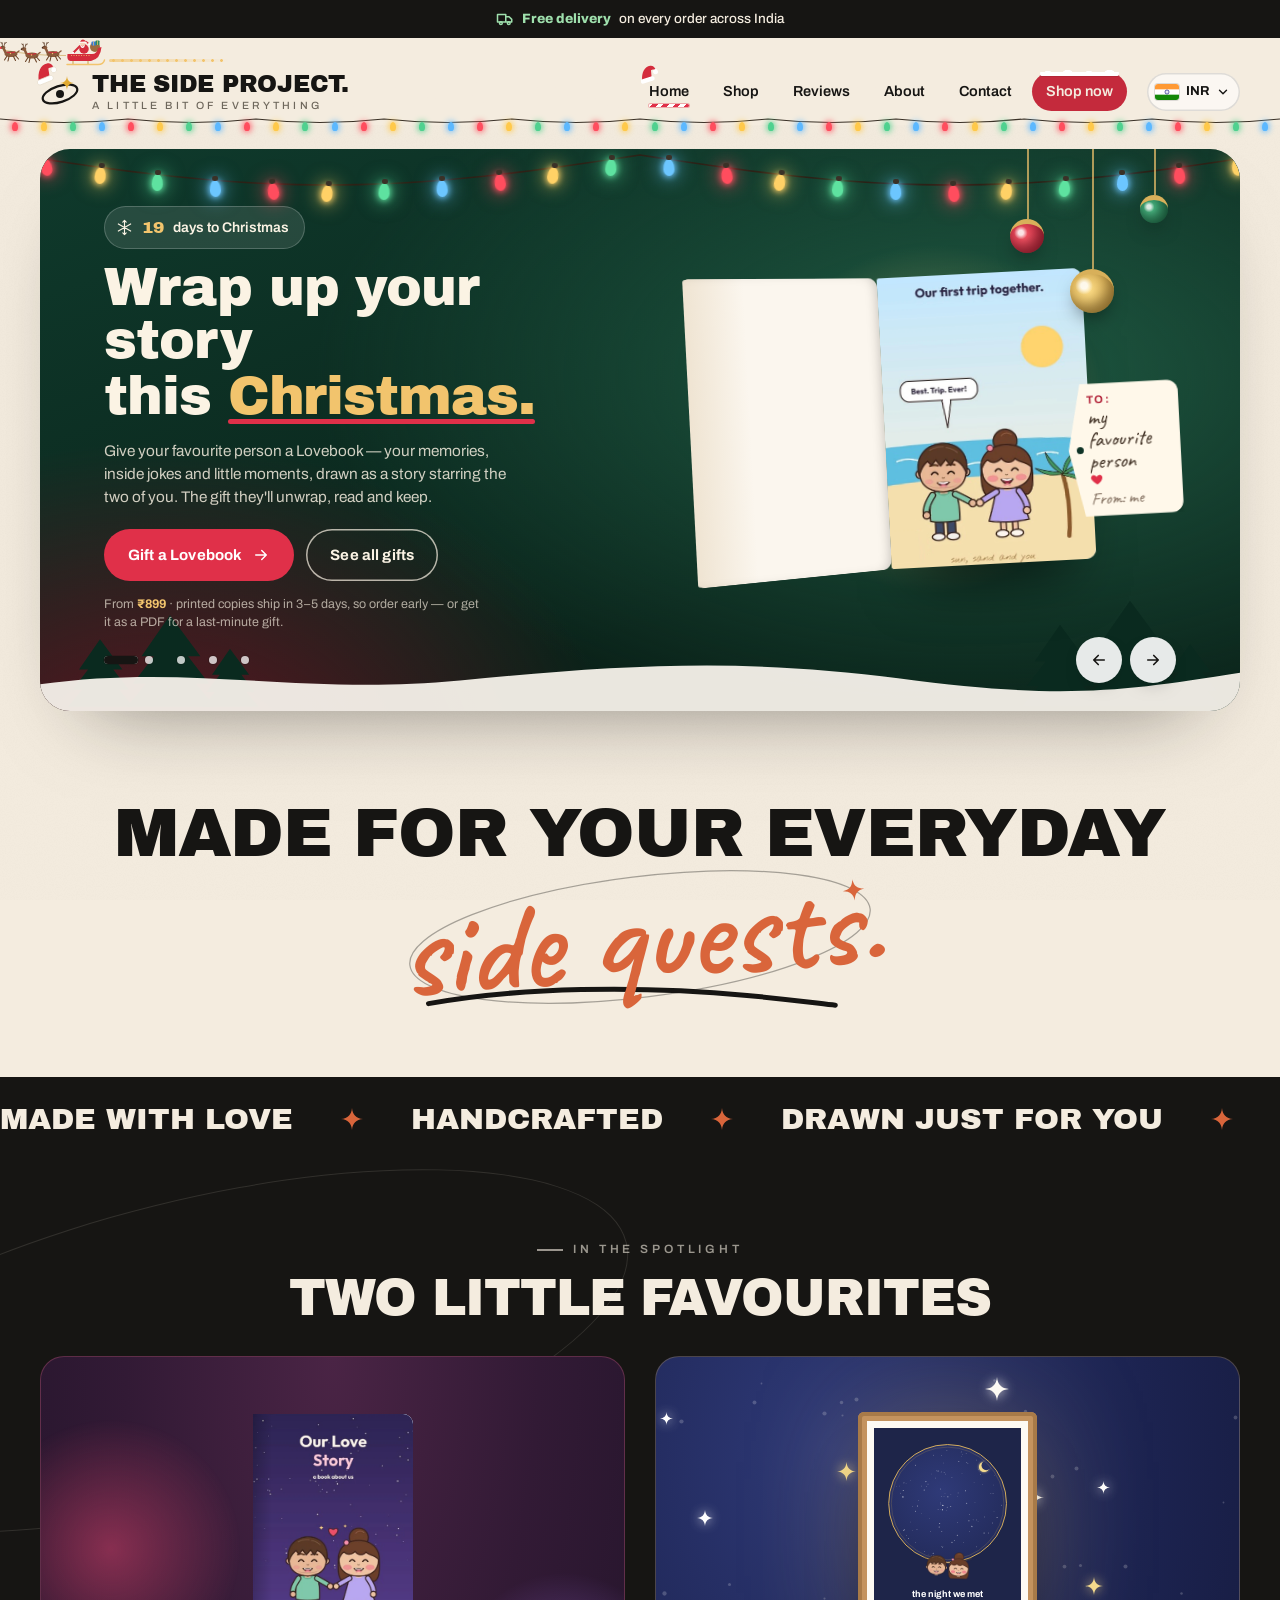
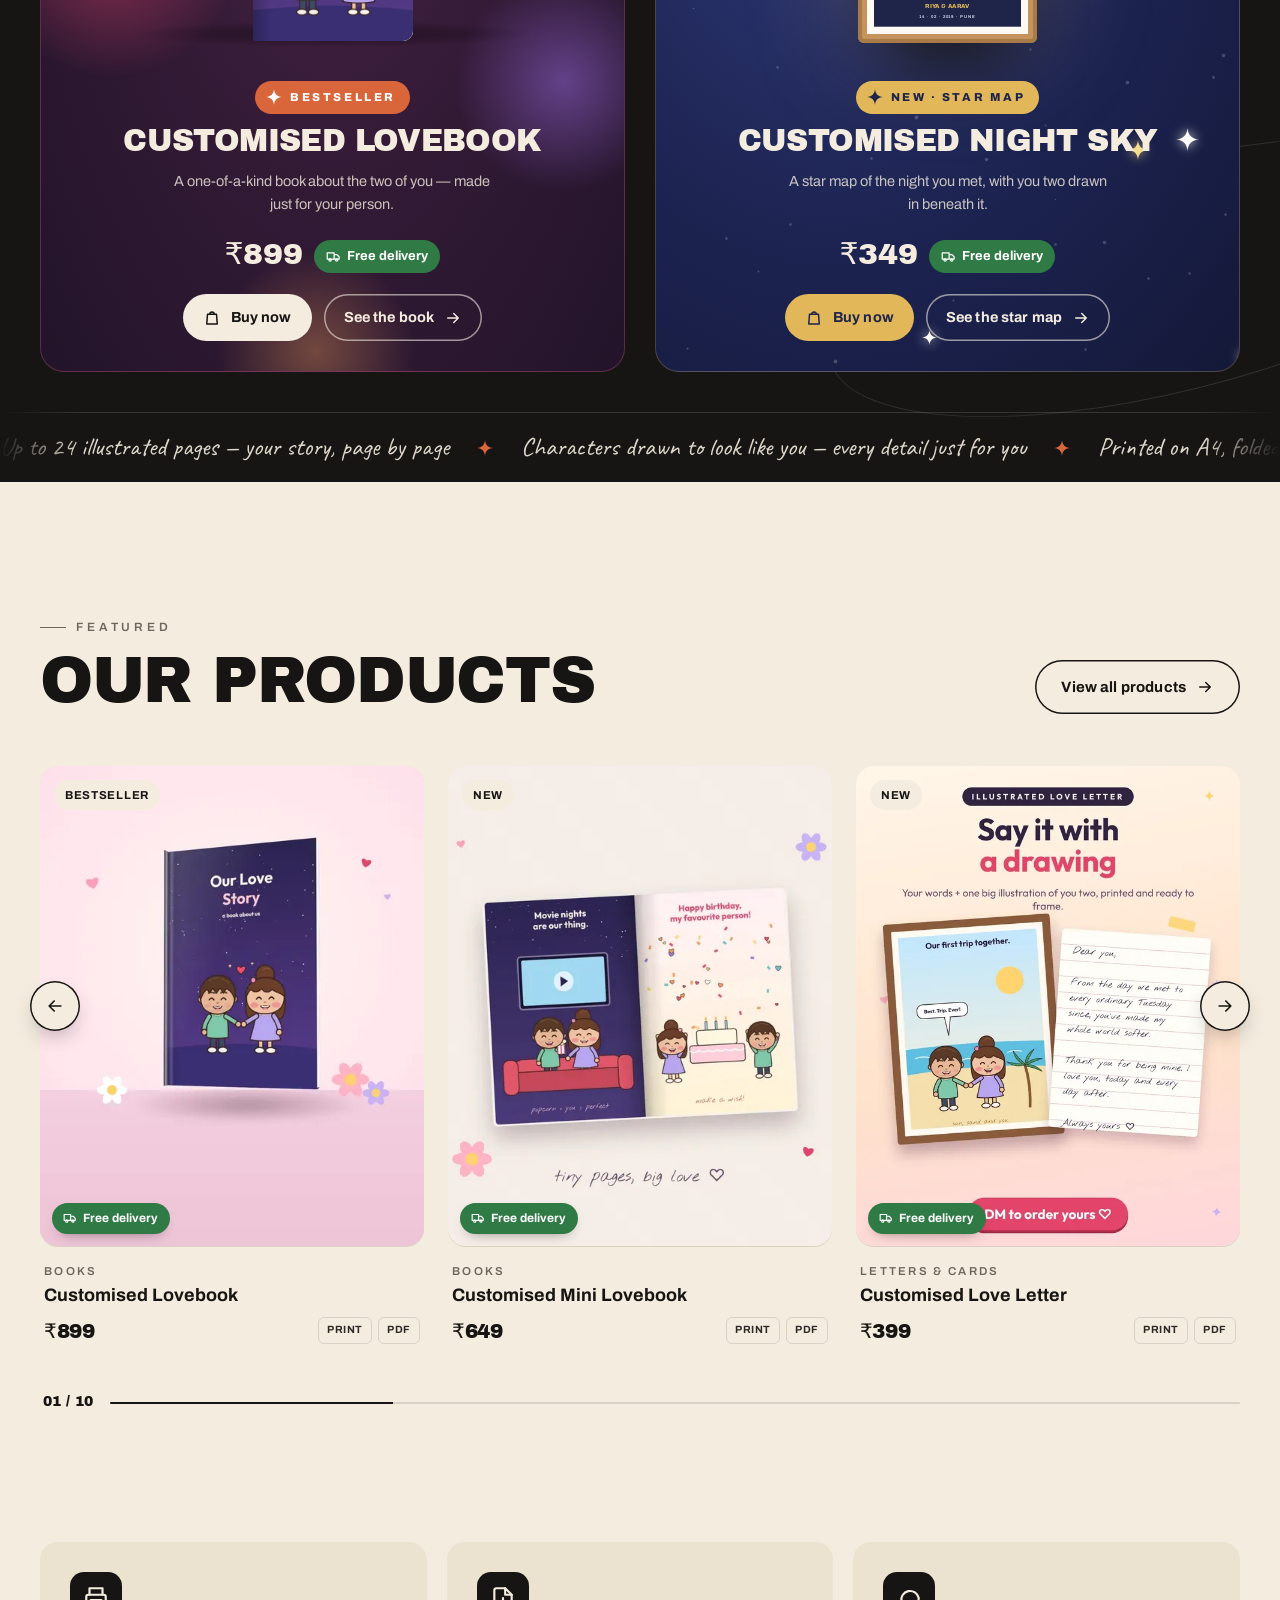
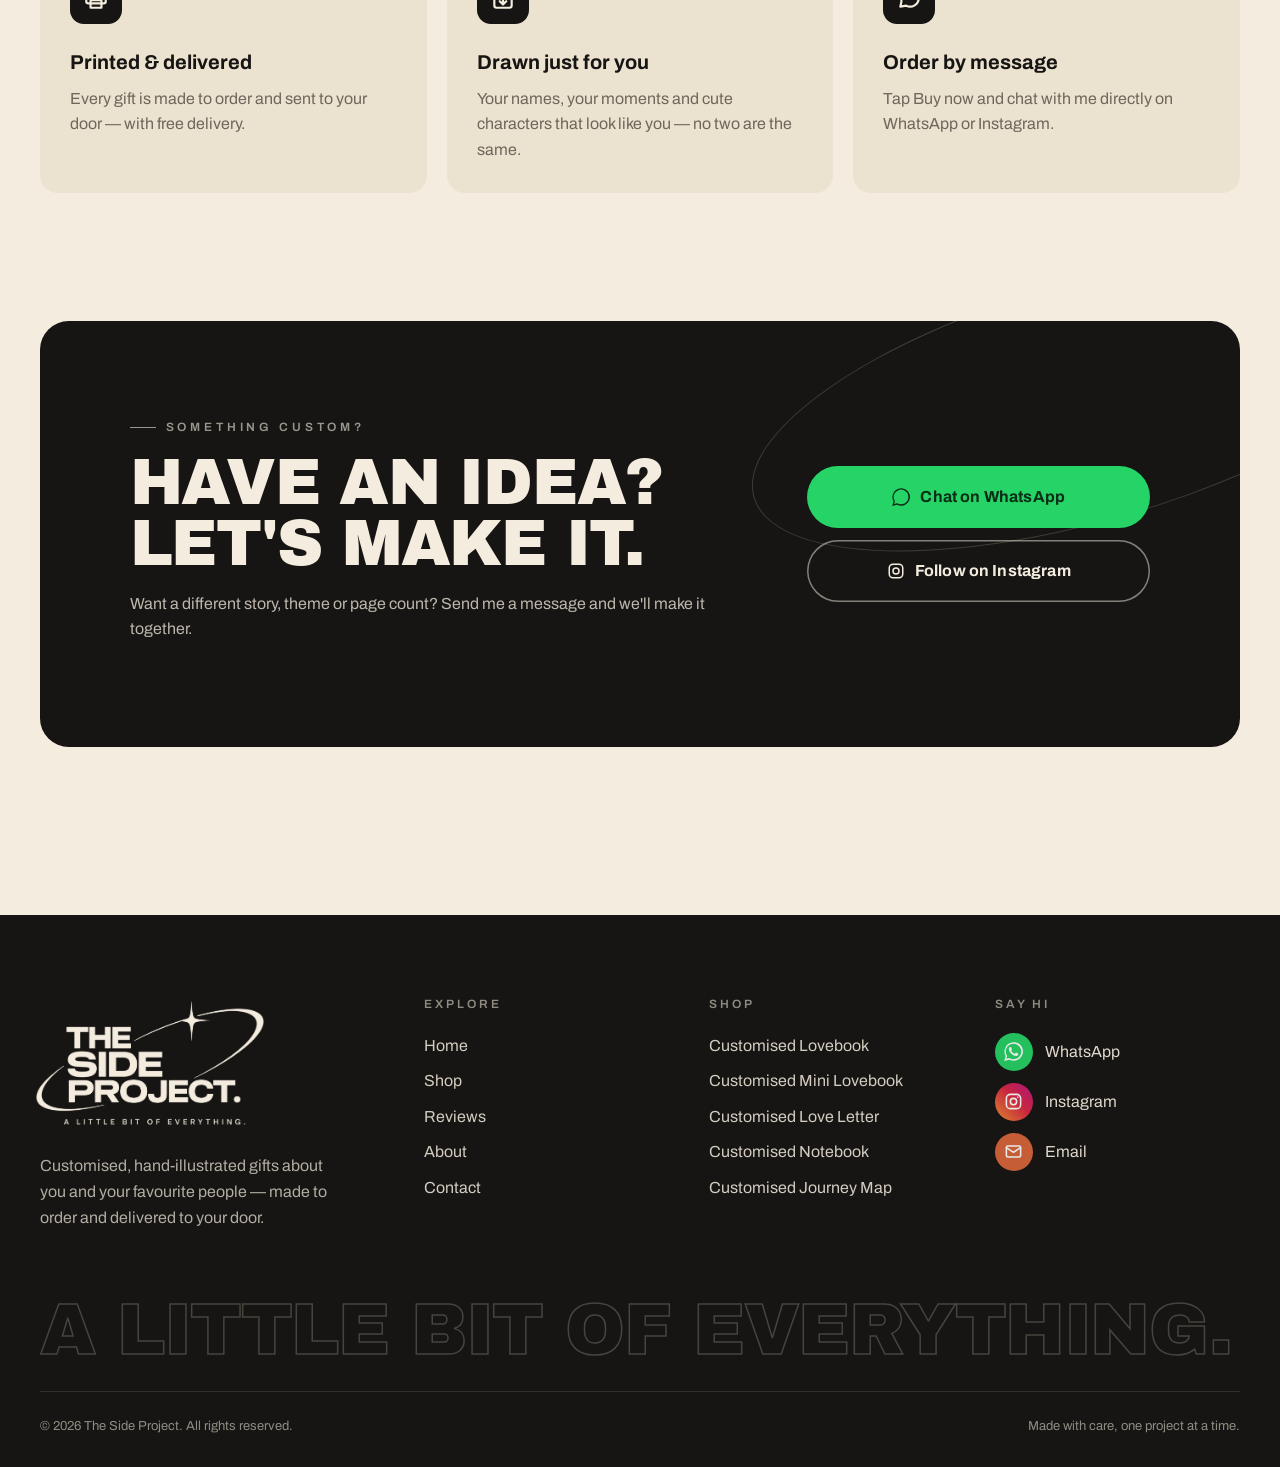
==== commit 5eafce66: "USD/AED: 'International shipping rates apply' instead of free delivery Co-Authored-By: Claude Opus 5" ====
--- a/index.html
+++ b/index.html
@@ -108,7 +108,7 @@
   <section class="section" style="padding-top:0">
     <div class="wrap">
       <div class="features">
-        <div class="feature reveal"><div class="ico"><svg viewBox="0 0 24 24" fill="none" stroke="currentColor" stroke-width="2" stroke-linecap="round" stroke-linejoin="round"><path d="M6 9V3h12v6"/><rect x="3" y="9" width="18" height="8" rx="2"/><path d="M7 14h10v7H7z"/></svg></div><h3>Printed &amp; delivered</h3><p>Every gift is made to order and sent to your door — with free delivery.</p></div>
+        <div class="feature reveal"><div class="ico"><svg viewBox="0 0 24 24" fill="none" stroke="currentColor" stroke-width="2" stroke-linecap="round" stroke-linejoin="round"><path d="M6 9V3h12v6"/><rect x="3" y="9" width="18" height="8" rx="2"/><path d="M7 14h10v7H7z"/></svg></div><h3>Printed &amp; delivered</h3><p>Every gift is made to order and <span data-intl="sent to your door — international shipping rates apply.">sent to your door — with free delivery.</span></p></div>
         <div class="feature reveal" style="--d:.1s"><div class="ico"><svg viewBox="0 0 24 24" fill="none" stroke="currentColor" stroke-width="2" stroke-linecap="round" stroke-linejoin="round"><path d="M14 3H6a2 2 0 00-2 2v14a2 2 0 002 2h12a2 2 0 002-2V9z"/><path d="M14 3v6h6M12 18v-6M9 15l3 3 3-3"/></svg></div><h3>Drawn just for you</h3><p>Your names, your moments and cute characters that look like you — no two are the same.</p></div>
         <div class="feature reveal" style="--d:.2s"><div class="ico"><svg viewBox="0 0 24 24" fill="none" stroke="currentColor" stroke-width="2" stroke-linecap="round" stroke-linejoin="round"><path d="M21 12a8 8 0 01-11.6 7.1L4 20l1-4.6A8 8 0 1121 12z"/></svg></div><h3>Order by message</h3><p>Tap Buy now and chat with me directly on WhatsApp or Instagram.</p></div>
       </div>
--- a/css/style.css
+++ b/css/style.css
@@ -1378,3 +1378,462 @@
 @media (prefers-reduced-motion: reduce) {
   .tg-w { transform: none; } .tg-hand { clip-path: none; } .tg-under path, .tg-ring { stroke-dashoffset: 0; } .tg-star { opacity: 1; }
 }
+
+/* ===================== performance, round 2 ===================== */
+/* star-map poster: no rotating SVG wheel (it repainted every frame); a handful of stars twinkle */
+.ss-wheel { animation: none !important; }
+.ss-poster .st { opacity: .6; }
+.ss-poster .glint { animation-duration: 4s; }
+/* the doodles' float uses compositor-friendly transforms */
+.dd-f { will-change: transform; }
+.dd-f { filter: none; }
+.dd-f svg { filter: drop-shadow(0 8px 10px rgba(22,21,19,.14)); }
+
+.stats { grid-template-columns: repeat(4, 1fr); }
+@media (max-width: 760px) { .stats { grid-template-columns: repeat(2, 1fr); row-gap: 26px; } }
+
+/* tagline under the header logo */
+.brand > span { display: flex; flex-direction: column; }
+.brand small { font-size: 10.5px; letter-spacing: .3em; text-transform: uppercase; margin-top: 5px; line-height: 1; color: var(--muted); }
+@media (max-width: 480px) { .brand small { font-size: 8.5px; letter-spacing: .2em; margin-top: 4px; } }
+
+/* ===================== phone menu: full-screen panel ===================== */
+.nav-extra { display: none; }
+@media (max-width: 820px) {
+  body.menu-open { overflow: hidden; }
+  .nav-links {
+    position: fixed; left: 0; right: 0; top: var(--menu-top, 72px); bottom: 0; inset: var(--menu-top, 72px) 0 0 0; z-index: 49;
+    display: flex; flex-direction: column; align-items: stretch; gap: 0; overflow-y: auto; overflow-x: hidden;
+    background: var(--ink); color: var(--cream); padding: 22px 24px 28px; border: 0;
+    clip-path: circle(0px at calc(100% - 40px) 0); transition: clip-path .65s cubic-bezier(.65,0,.25,1);
+    counter-reset: nav;
+  }
+  body.menu-open .nav-links { clip-path: circle(160% at calc(100% - 40px) 0); }
+  /* a faint orbit, like the logo's */
+  .nav-links::before { content: ""; position: absolute; width: 150%; height: 240px; right: -70%; bottom: 14%; border: 1.5px solid rgba(244,236,223,.1); border-radius: 50%; transform: rotate(-16deg); pointer-events: none; }
+  .nav-links > a:not(.nav-cta) {
+    counter-increment: nav; display: flex; align-items: baseline; gap: 14px;
+    font-family: var(--display); font-weight: 400; font-size: clamp(32px, 9.5vw, 44px); line-height: 1.1; letter-spacing: -.01em;
+    color: var(--cream); padding: 12px 0; border-radius: 0; border-bottom: 1px solid rgba(244,236,223,.12);
+    opacity: 0; transform: translateY(26px);
+  }
+  .nav-links > a:not(.nav-cta)::before { content: counter(nav, decimal-leading-zero); font-family: var(--sans); font-size: 12px; font-weight: 600; letter-spacing: .2em; color: rgba(244,236,223,.4); transform: translateY(-.9em); }
+  .nav-links > a:not(.nav-cta)::after { content: "→"; position: static; display: block; margin-left: auto; width: auto; height: auto; background: none; transform: translateX(-6px); opacity: .35; font-family: var(--sans); font-size: 22px; transition: transform .3s var(--ease), opacity .3s; }
+  .nav-links > a:not(.nav-cta):active::after { transform: none; opacity: 1; }
+  .nav-links > a.active { color: var(--accent); }
+  .nav-links > a.active::before { color: var(--accent); }
+  .nav-links > a.active::after { opacity: 1; transform: none; }
+  .nav-cta { display: flex !important; justify-content: center; align-items: center; margin-top: 26px; padding: 17px !important; border-radius: 999px !important; background: var(--accent); color: #fff !important; font-size: 17px !important; font-weight: 700; opacity: 0; transform: translateY(26px); }
+  .nav-extra { display: flex; align-items: center; justify-content: space-between; gap: 12px; margin-top: auto; padding-top: 28px; opacity: 0; transform: translateY(20px); }
+  .nav-tag { white-space: nowrap; font-family: "Caveat", cursive; font-size: 21px; color: rgba(244,236,223,.75); }
+  .nav-social { display: flex; gap: 10px; }
+  .nav-social a { padding: 0; width: 44px; height: 44px; display: grid; place-items: center; border-radius: 50%; border: 1.5px solid rgba(244,236,223,.25); color: var(--cream); }
+  .nav-social a::after { display: none; }
+  .nav-social svg { width: 20px; height: 20px; }
+  /* items slide in one after another */
+  .nav-links > a, .nav-extra { transition: opacity .45s var(--ease), transform .6s var(--ease); }
+  body.menu-open .nav-links > a, body.menu-open .nav-extra { opacity: 1; transform: none; transition-delay: calc(.2s + var(--i) * .06s); }
+  /* the header sits on the panel while it's open */
+  body.menu-open .site-header { box-shadow: none; border-color: transparent; }
+}
+@media (max-width: 820px) and (prefers-reduced-motion: reduce) {
+  .nav-links { transition: none; }
+  .nav-links > a, .nav-extra { transition: none; }
+}
+
+
+/* slider: bigger products (Night Sky, Journey Map, Love Letter, Scrapbook) */
+.ps-sky .ss-frame, .ps-frame { width: clamp(200px, 19vw, 250px); }
+.ps-ll { width: clamp(260px, 26vw, 330px); }
+.ps-sb .sb-book { width: clamp(170px, 16.5vw, 215px); margin-left: 44%; }
+.hs-prod .hs-ring { width: min(88%, 440px); }
+@media (max-width: 860px) {
+  .ps-sky .ss-frame, .ps-frame { width: 150px; }
+  .ps-ll { width: 215px; }
+  .ps-sb .sb-book { width: 128px; }
+}
+
+/* "Our products": arrows on either side of the row (counter + progress line stay below) */
+#featured-carousel .circle-btn { position: absolute; z-index: 5; top: var(--arrow-y, 40%); transform: translateY(-50%); width: 50px; height: 50px; background: var(--cream); box-shadow: 0 10px 24px -10px rgba(0,0,0,.45), inset 0 0 0 1.5px var(--ink); }
+#featured-carousel .circle-btn:hover { background: var(--ink); color: var(--cream); }
+#featured-carousel .prev { left: -26px; }
+#featured-carousel .next { right: -26px; }
+#featured-carousel .carousel-controls { gap: 14px; }
+@media (max-width: 1300px) { #featured-carousel .prev { left: -10px; } #featured-carousel .next { right: -10px; } }
+@media (max-width: 600px) {
+  #featured-carousel .circle-btn { width: 40px; height: 40px; }
+  #featured-carousel .prev { left: -6px; } #featured-carousel .next { right: -6px; }
+}
+#featured-carousel .circle-btn:hover { transform: translateY(-50%) scale(1.06); }
+
+/* ===================== Christmas desktop menu (only in the run-up to Christmas) ===================== */
+.hd-sky, .hd-lights { display: none; }
+@media (min-width: 821px) {
+  body.xmas-nav .site-header { position: sticky; }
+  body.xmas-nav .nav { position: relative; z-index: 2; height: 86px; padding-top: 22px; }
+  /* Santa's sleigh, flying right-to-left across the header, again and again */
+  body.xmas-nav .hd-sky { display: block; position: absolute; inset: 0; overflow: hidden; pointer-events: none; z-index: 1; }
+  .hd-sleigh { position: absolute; top: 1px; left: 0; width: 118px; animation: sleighFly 26s linear infinite; will-change: transform; }
+  .hd-sleigh svg { display: block; width: 100%; height: auto; overflow: visible; animation: sleighBob 1.6s ease-in-out infinite alternate; }
+  .hd-sleigh::after { content: ""; position: absolute; left: 92%; top: 66%; width: 120px; height: 3px; border-radius: 3px;
+    background: radial-gradient(circle, #f2c46d 0 1.2px, transparent 1.6px) 0 0 / 9px 3px, linear-gradient(90deg, rgba(242,196,109,.7), rgba(242,196,109,0)); }
+  @keyframes sleighFly { 0% { transform: translateX(calc(100vw + 60px)) translateY(2px); } 30% { transform: translateX(calc(50vw - 60px)) translateY(-1px); } 60% { transform: translateX(-260px) translateY(2px); } 100% { transform: translateX(-260px) translateY(2px); } }
+  @keyframes sleighBob { from { transform: translateY(-2px) rotate(-1deg); } to { transform: translateY(3px) rotate(1.5deg); } }
+  .hd-sleigh .rd { transform-box: fill-box; }
+  .hd-sleigh .rd-legs .lf { animation: legF .45s ease-in-out infinite alternate; transform-box: fill-box; transform-origin: 50% 0; }
+  .hd-sleigh .rd-legs .lb { animation: legF .45s ease-in-out infinite alternate-reverse; transform-box: fill-box; transform-origin: 50% 0; }
+  @keyframes legF { from { transform: rotate(-16deg); } to { transform: rotate(16deg); } }
+  .hd-sleigh .rd-nose { animation: noseGlow 1.2s ease-in-out infinite alternate; }
+  @keyframes noseGlow { from { opacity: .6; } to { opacity: 1; } }
+
+  /* fairy lights strung along the bottom of the header */
+  body.xmas-nav .hd-lights { display: block; position: absolute; left: 0; right: 0; bottom: -9px; height: 16px; pointer-events: none; z-index: 3; }
+  .hd-lights svg { position: absolute; left: 0; top: 0; width: 100%; height: 10px; }
+  .hd-lights path { fill: none; stroke: #3a3127; stroke-width: 1.2; vector-effect: non-scaling-stroke; }
+  .hd-lights i { position: absolute; top: 5px; width: 6px; height: 9px; margin-left: -3px; border-radius: 50% 50% 50% 50% / 60% 60% 40% 40%; background: var(--c); box-shadow: 0 0 6px 1px var(--c); animation: hdTwinkle 2.6s ease-in-out calc(var(--i) * -.29s) infinite; }
+  .hd-lights i.b0 { --c: #ff4d5e; } .hd-lights i.b1 { --c: #ffc94a; } .hd-lights i.b2 { --c: #4fd18f; } .hd-lights i.b3 { --c: #5cb8ff; }
+  @keyframes hdTwinkle { 0%, 100% { opacity: 1; } 50% { opacity: .3; } }
+
+  /* the links: they jingle now and then like bells; on hover a snowflake spins in and a candy-cane underline draws */
+  body.xmas-nav .nav-links > a:not(.nav-cta) { transition: color .3s, transform .35s var(--ease); animation: jingle 9s ease-in-out calc(2s + var(--i) * .35s) infinite; transform-origin: 50% 0; }
+  @keyframes jingle { 0%, 6%, 100% { rotate: 0deg; } 1.5% { rotate: 6deg; } 3% { rotate: -5deg; } 4.5% { rotate: 3deg; } }
+  body.xmas-nav .nav-links > a:not(.nav-cta):hover { color: #c42a3c; transform: translateY(-2px); }
+  body.xmas-nav .nav-links > a:not(.nav-cta)::after { height: 3px; border-radius: 3px; background: repeating-linear-gradient(-45deg, #e03049 0 4px, #fff 4px 8px); box-shadow: 0 0 0 1px rgba(224,48,73,.35); }
+  body.xmas-nav .nav-links > a:not(.nav-cta)::before { content: ""; position: absolute; left: 50%; top: -9px; width: 13px; height: 13px; margin-left: -6.5px; background: url("data:image/svg+xml,%3Csvg xmlns='http://www.w3.org/2000/svg' viewBox='0 0 24 24' fill='none' stroke='%236aa8d8' stroke-width='2.2' stroke-linecap='round'%3E%3Cpath d='M12 2v20M3.3 7l17.4 10M3.3 17L20.7 7M12 2l-2.4 2.4M12 2l2.4 2.4M12 22l-2.4-2.4M12 22l2.4-2.4'/%3E%3C/svg%3E") center / contain no-repeat; opacity: 0; transform: translateY(6px) scale(.4) rotate(-90deg); transition: opacity .3s, transform .5s var(--ease); }
+  body.xmas-nav .nav-links > a:not(.nav-cta):hover::before { opacity: 1; transform: none; animation: flakeSpin 3s linear .5s infinite; }
+  @keyframes flakeSpin { to { rotate: 360deg; } }
+  /* the page you're on wears a Santa hat */
+  body.xmas-nav .nav-links > a.active::before { opacity: 1; left: 2px; top: -8px; width: 22px; height: 19px; margin: 0; background-image: url("data:image/svg+xml,%3Csvg xmlns='http://www.w3.org/2000/svg' viewBox='0 0 40 34'%3E%3Cpath d='M6 26C9 12 18 3 28 5c5 1 8 6 7 11-2-3-5-4-8-3l-3 13z' fill='%23d42c3c'/%3E%3Crect x='3' y='24' width='26' height='8' rx='4' fill='%23fff'/%3E%3Ccircle cx='34' cy='18' r='4.5' fill='%23fff'/%3E%3C/svg%3E"); transform: rotate(-18deg); animation: hatWobble 3s ease-in-out infinite; }
+  body.xmas-nav .nav-links > a.active:hover::before { animation: hatWobble 3s ease-in-out infinite; }
+  @keyframes hatWobble { 0%, 100% { transform: rotate(-18deg); } 50% { transform: rotate(-8deg) translateY(-1px); } }
+  /* Shop now: snow on top and a shimmer sweeping across */
+  body.xmas-nav .nav-cta { background: #c42a3c; overflow: visible; }
+  body.xmas-nav .nav-cta:hover { background: #2f7a45; }
+  body.xmas-nav .nav-cta::before { content: ""; position: absolute; left: 8px; right: 8px; top: -5px; height: 9px; border-radius: 10px 10px 4px 4px;
+    background: radial-gradient(circle at 10% 100%, #fff 5px, transparent 5.5px), radial-gradient(circle at 35% 100%, #fff 6px, transparent 6.5px), radial-gradient(circle at 62% 100%, #fff 5px, transparent 5.5px), radial-gradient(circle at 88% 100%, #fff 6px, transparent 6.5px), linear-gradient(#fff, #fff) 0 100% / 100% 4px no-repeat;
+    filter: drop-shadow(0 1px 0 rgba(0,0,0,.08)); }
+  body.xmas-nav .nav-cta::after { content: ""; display: block; position: absolute; inset: 0; border-radius: inherit; background: linear-gradient(105deg, transparent 35%, rgba(255,255,255,.45) 50%, transparent 65%) -150% 0 / 250% 100% no-repeat; animation: ctaShine 4.5s ease-in-out infinite; transform: none; height: auto; left: 0; right: 0; bottom: 0; }
+  @keyframes ctaShine { 0%, 55% { background-position: 150% 0; } 85%, 100% { background-position: -150% 0; } }
+}
+@media (min-width: 821px) and (prefers-reduced-motion: reduce) {
+  body.xmas-nav .hd-sky { display: none; }
+  body.xmas-nav .nav-links > a, .hd-lights i, body.xmas-nav .nav-cta::after { animation: none !important; }
+}
+
+/* ===================== Christmas on the Shop & Reviews pages and the logo ===================== */
+/* logo: a Santa hat on the mark, and its star twinkles gold */
+body.xmas-nav .brand-mark::after { content: ""; position: absolute; left: -5px; top: -13px; width: 26px; height: 22px; background: url("data:image/svg+xml,%3Csvg xmlns='http://www.w3.org/2000/svg' viewBox='0 0 40 34'%3E%3Cpath d='M6 26C9 12 18 3 28 5c5 1 8 6 7 11-2-3-5-4-8-3l-3 13z' fill='%23d42c3c'/%3E%3Crect x='3' y='24' width='26' height='8' rx='4' fill='%23fff' stroke='%23e6dccb'/%3E%3Ccircle cx='34' cy='18' r='4.5' fill='%23fff' stroke='%23e6dccb'/%3E%3C/svg%3E") center / contain no-repeat; transform: rotate(-22deg); transform-origin: 70% 90%; animation: brandHat 3.4s ease-in-out infinite; pointer-events: none; }
+@keyframes brandHat { 0%, 100% { transform: rotate(-22deg); } 50% { transform: rotate(-12deg) translateY(-1px); } }
+body.xmas-nav .brand-mark svg path { fill: #e0a930; transform-box: fill-box; transform-origin: center; animation: brandStar 2.6s ease-in-out infinite; }
+@keyframes brandStar { 0%, 100% { transform: scale(1) rotate(0); } 50% { transform: scale(1.25) rotate(45deg); } }
+@media (max-width: 480px) { body.xmas-nav .brand-mark::after { width: 21px; height: 18px; left: -4px; top: -10px; } }
+
+/* page tops: snow, floating doodles, a countdown pill and a Santa hat on the title */
+.ph-xmas { position: absolute; inset: 0; pointer-events: none; z-index: 0; --sc: 1; }
+.page-hero .wrap { position: relative; z-index: 1; }
+.ph-xmas .sf { opacity: .5; }
+@media (max-width: 760px) { .ph-xmas { --sc: .62; } .ph-xmas .dd:nth-of-type(n+4) { display: none; } }
+.ph-pill { display: inline-flex; align-items: center; gap: 8px; margin: 14px 0 clamp(26px, 4vw, 44px); padding: 7px 14px 7px 11px; border-radius: 999px; background: #fff; color: #b3243a; font-size: 13.5px; font-weight: 600; box-shadow: 0 0 0 1.5px rgba(196,42,60,.25), 0 8px 18px -12px rgba(0,0,0,.35); }
+.ph-pill b { font-family: var(--display); font-weight: 400; font-size: 15px; }
+.ph-pill svg { width: 15px; height: 15px; animation: hsSpin 8s linear infinite; }
+@media (max-width: 520px) { .ph-pill { font-size: 12px; } }
+body.xmas-nav[data-page="shop"] .page-hero h1, body.xmas-nav[data-page="reviews"] .page-hero h1 { position: relative; }
+body.xmas-nav[data-page="shop"] .page-hero h1::before, body.xmas-nav[data-page="reviews"] .page-hero h1::before { content: ""; position: absolute; z-index: 2; left: -.14em; top: -.34em; width: .72em; height: .62em; background: url("data:image/svg+xml,%3Csvg xmlns='http://www.w3.org/2000/svg' viewBox='0 0 40 34'%3E%3Cpath d='M6 26C9 12 18 3 28 5c5 1 8 6 7 11-2-3-5-4-8-3l-3 13z' fill='%23d42c3c'/%3E%3Crect x='3' y='24' width='26' height='8' rx='4' fill='%23fff' stroke='%23e6dccb'/%3E%3Ccircle cx='34' cy='18' r='4.5' fill='%23fff' stroke='%23e6dccb'/%3E%3C/svg%3E") center / contain no-repeat; transform: rotate(-20deg); animation: brandHat 3.4s ease-in-out infinite; }
+
+/* shop: red active filter, holly on category headings, festive card hover */
+body.xmas-nav .chip.active { background: #c42a3c; color: #fff; }
+body.xmas-nav .chip:hover { box-shadow: inset 0 0 0 1.5px #c42a3c; }
+body.xmas-nav #grid .shop-cat-head h2 { display: inline-flex; align-items: center; gap: 10px; }
+body.xmas-nav #grid .shop-cat-head h2::after { content: ""; width: 36px; height: 24px; background: url("data:image/svg+xml,%3Csvg xmlns='http://www.w3.org/2000/svg' viewBox='0 0 48 32'%3E%3Cpath d='M24 18C18 8 8 6 2 10c4 1 4 4 2 6 4-1 6 1 6 4 3-3 7-2 9 1 0-3 2-4 5-3z' fill='%232f8a5c'/%3E%3Cpath d='M24 18c6-10 16-12 22-8-4 1-4 4-2 6-4-1-6 1-6 4-3-3-7-2-9 1 0-3-2-4-5-3z' fill='%233a9e6a'/%3E%3Ccircle cx='21' cy='19' r='4' fill='%23d42c3c'/%3E%3Ccircle cx='28' cy='19' r='4' fill='%23e03049'/%3E%3Ccircle cx='24.5' cy='13.5' r='4' fill='%23c41e36'/%3E%3C/svg%3E") center / contain no-repeat; }
+body.xmas-nav .card .card-media { transition: box-shadow .35s var(--ease), transform .45s var(--ease); }
+body.xmas-nav .card:hover .card-media { box-shadow: 0 0 0 3px #c42a3c, 0 18px 30px -18px rgba(196,42,60,.6); transform: rotate(-.6deg); }
+
+/* reviews: holly on each card, gold stars, festive summary */
+body.xmas-nav .rv-card { position: relative; }
+body.xmas-nav .rv-card::after { content: ""; position: absolute; right: 12px; top: 10px; width: 34px; height: 22px; background: url("data:image/svg+xml,%3Csvg xmlns='http://www.w3.org/2000/svg' viewBox='0 0 48 32'%3E%3Cpath d='M24 18C18 8 8 6 2 10c4 1 4 4 2 6 4-1 6 1 6 4 3-3 7-2 9 1 0-3 2-4 5-3z' fill='%232f8a5c'/%3E%3Cpath d='M24 18c6-10 16-12 22-8-4 1-4 4-2 6-4-1-6 1-6 4-3-3-7-2-9 1 0-3-2-4-5-3z' fill='%233a9e6a'/%3E%3Ccircle cx='21' cy='19' r='4' fill='%23d42c3c'/%3E%3Ccircle cx='28' cy='19' r='4' fill='%23e03049'/%3E%3Ccircle cx='24.5' cy='13.5' r='4' fill='%23c41e36'/%3E%3C/svg%3E") center / contain no-repeat; opacity: .95; }
+body.xmas-nav[data-page="reviews"] .rv-summary { background: linear-gradient(135deg, #fff6ec, #f6e6d6); box-shadow: inset 0 0 0 2px rgba(196,42,60,.18); }
+@media (prefers-reduced-motion: reduce) { body.xmas-nav .brand-mark::after, body.xmas-nav .brand-mark svg path, .ph-pill svg { animation: none; } }
+
+/* ===================== "Look inside" sample book ===================== */
+.look-inside { padding-top: 10px; padding-bottom: 40px; }
+.li-head { text-align: center; margin-bottom: clamp(18px, 3vw, 30px); }
+.li-head h2 { margin: 12px 0 8px; font-size: clamp(30px, 4vw, 52px); }
+.li-head p { max-width: 54ch; margin: 0 auto; }
+.li-stage { display: flex; align-items: center; justify-content: center; gap: clamp(8px, 2vw, 22px); }
+.li-book { position: relative; width: min(820px, 100%, (100vh - 250px) * 4 / 3); min-width: min(100%, 420px); aspect-ratio: 4 / 3; perspective: 2600px; transition: transform .8s var(--ease); cursor: pointer; outline: none; user-select: none; -webkit-user-select: none; touch-action: pan-y; }
+.li-book.at-start { transform: translateX(-25%); }
+.li-book.at-end { transform: translateX(25%); }
+.li-book::before { content: ""; position: absolute; left: 6%; right: 6%; bottom: -16px; height: 34px; border-radius: 50%; background: radial-gradient(closest-side, rgba(22,21,19,.32), transparent); transition: left .8s var(--ease), right .8s var(--ease); }
+.li-book.at-start::before { left: 52%; right: 4%; }
+.li-book.at-end::before { left: 4%; right: 52%; }
+.li-book:focus-visible { box-shadow: 0 0 0 3px var(--accent); border-radius: 8px; }
+.li-leaf { position: absolute; top: 0; left: 50%; width: 50%; height: 100%; transform-origin: left center; transform-style: preserve-3d; transition: transform .9s cubic-bezier(.645,.045,.355,1); }
+.li-leaf.flipped { transform: rotateY(-180deg); }
+.li-leaf.peek { transform: rotateY(-14deg); transition-duration: .4s; }
+.li-leaf.flipped.peek { transform: rotateY(-166deg); }
+.li-face { position: absolute; inset: 0; overflow: hidden; background: #fbf7f0; backface-visibility: hidden; -webkit-backface-visibility: hidden; border-radius: 0 6px 6px 0; box-shadow: 0 18px 30px -18px rgba(0,0,0,.45); }
+.li-face.back { transform: rotateY(180deg); border-radius: 6px 0 0 6px; }
+.li-face img { display: block; width: 100%; height: 100%; object-fit: cover; pointer-events: none; }
+/* the fold in the middle of the book */
+.li-face::after { content: ""; position: absolute; inset: 0; pointer-events: none; background: linear-gradient(90deg, rgba(0,0,0,.26), rgba(0,0,0,.06) 5%, transparent 12%); }
+.li-face.back::after { background: linear-gradient(270deg, rgba(0,0,0,.26), rgba(0,0,0,.06) 5%, transparent 12%); }
+.li-face.cover::after { background: linear-gradient(90deg, rgba(0,0,0,.18), transparent 6%); }
+.li-face.back.cover::after { background: linear-gradient(270deg, rgba(0,0,0,.18), transparent 6%); }
+.li-nav { flex: none; }
+.li-nav:disabled { opacity: .3; pointer-events: none; }
+.li-bar { display: flex; align-items: center; justify-content: space-between; gap: 12px; max-width: 860px; margin: 26px auto 0; font-size: 13.5px; color: var(--muted); }
+.li-count { font-family: var(--display); font-size: 15px; color: var(--ink); }
+.li-full { display: inline-flex; align-items: center; gap: 6px; font-weight: 600; font-size: 13.5px; padding: 8px 14px; border-radius: 999px; box-shadow: inset 0 0 0 1.5px var(--line); transition: box-shadow .3s; }
+.li-full:hover { box-shadow: inset 0 0 0 1.5px var(--ink); }
+.li-full svg { width: 16px; height: 16px; }
+.li-thumbs { display: flex; gap: 10px; overflow-x: auto; max-width: 860px; margin: 18px auto 0; padding: 6px 4px 10px; scrollbar-width: thin; }
+.li-th { flex: none; display: flex; gap: 1px; padding: 3px; border-radius: 8px; opacity: .6; transition: opacity .25s, box-shadow .25s, transform .25s var(--ease); }
+.li-th:hover { opacity: 1; transform: translateY(-2px); }
+.li-th.on { opacity: 1; box-shadow: 0 0 0 2px var(--accent); }
+.li-th img { display: block; width: 36px; height: 54px; object-fit: cover; border-radius: 2px; }
+.li-link { display: inline-flex; align-items: center; gap: 8px; margin: -6px 0 18px; font-weight: 700; font-size: 14.5px; color: var(--accent-ink); border-bottom: 1.5px dashed currentColor; padding-bottom: 2px; }
+.li-link svg { width: 18px; height: 18px; }
+.li-link:hover { color: var(--accent); }
+/* full screen */
+.look-inside:fullscreen { background: var(--cream); display: flex; flex-direction: column; justify-content: center; overflow: auto; padding: 20px; }
+.look-inside:fullscreen .li-head p { display: none; }
+.look-inside:fullscreen .li-book { width: min(94vw - 120px, (100vh - 250px) * 4 / 3); }
+.look-inside:fullscreen .li-bar, .look-inside:fullscreen .li-thumbs { max-width: min(94vw - 120px, (100vh - 250px) * 4 / 3); }
+@media (max-width: 640px) {
+  .li-stage { position: relative; }
+  .li-nav { position: absolute; z-index: 120; width: 38px; height: 38px; top: 50%; transform: translateY(-50%); background: var(--cream); }
+  .li-nav.prev { left: -6px; } .li-nav.next { right: -6px; }
+  .li-hint { display: none; }
+}
+@media (prefers-reduced-motion: reduce) { .li-leaf, .li-book { transition: none; } }
+
+/* ===================== Look inside: big button + festive frame with floating hearts ===================== */
+.li-link { display: none; }
+.li-cta { display: inline-flex; flex-wrap: wrap; align-items: center; gap: 10px 12px; margin: -4px 0 20px; padding: 16px 26px 16px 18px; --bg: #c42a3c; --fg: #fff; box-shadow: 0 14px 30px -14px rgba(196,42,60,.7); }
+.li-cta::before { background: var(--ink); }
+.li-cta small { font-family: var(--sans); font-weight: 500; font-size: 12.5px; opacity: .8; }
+.li-cta-ico { display: grid; place-items: center; width: 34px; height: 34px; border-radius: 50%; background: rgba(255,255,255,.18); }
+.li-cta-ico svg { width: 19px; height: 19px; animation: liBook 2.4s ease-in-out infinite; }
+@keyframes liBook { 0%, 100% { transform: rotate(0); } 15% { transform: rotate(-12deg) scale(1.1); } 30% { transform: rotate(8deg); } 45% { transform: none; } }
+
+.li-frame { position: relative; border-radius: 30px; padding: 10px; background: linear-gradient(135deg, #f7c6d9, #fde2ea 45%, #f6c9d6); }
+body.xmas-nav .li-frame { background: repeating-linear-gradient(-45deg, #d42c3c 0 16px, #fff 16px 32px); }
+.li-in { position: relative; z-index: 2; border-radius: 22px; padding: clamp(26px, 4vw, 48px) clamp(14px, 3vw, 36px) clamp(20px, 3vw, 32px);
+  background: radial-gradient(800px 400px at 50% 40%, rgba(255,255,255,.75), rgba(255,255,255,0) 70%), linear-gradient(180deg, #fff6f8, #fdeef2); }
+/* the hearts float up behind the book */
+.li-hearts { position: absolute; inset: 0; z-index: 0; overflow: hidden; border-radius: inherit; pointer-events: none; }
+.li-in .li-stage, .li-in .li-bar, .li-in .li-thumbs, .li-in .li-head { position: relative; z-index: 4; }
+.li-hearts .fl { position: absolute; bottom: -40px; width: var(--s); opacity: 0; animation: hsFl var(--t) linear var(--dl) infinite; }
+.li-hearts .fl svg { display: block; width: 100%; }
+/* fairy lights along the top, holly in the corners */
+.li-lights { position: absolute; z-index: 5; left: 26px; right: 26px; top: -3px; height: 18px; pointer-events: none; display: none; }
+body.xmas-nav .li-lights { display: block; }
+.li-lights::before { content: ""; position: absolute; left: 0; right: 0; top: 4px; height: 8px; border-bottom: 1.5px solid #3a3127; border-radius: 0 0 50% 50% / 0 0 100% 100%; opacity: .7; }
+.li-lights i { position: absolute; top: 9px; width: 7px; height: 11px; margin-left: -3.5px; border-radius: 50% 50% 50% 50% / 60% 60% 40% 40%; background: var(--c); box-shadow: 0 0 7px 1px var(--c); animation: hdTwinkle 2.4s ease-in-out calc(var(--i) * -.31s) infinite; }
+.li-lights i.b0 { --c: #ff4d5e; } .li-lights i.b1 { --c: #ffc94a; } .li-lights i.b2 { --c: #4fd18f; } .li-lights i.b3 { --c: #5cb8ff; }
+.li-holly { position: absolute; z-index: 6; width: 58px; height: 40px; background: url("data:image/svg+xml,%3Csvg xmlns='http://www.w3.org/2000/svg' viewBox='0 0 48 32'%3E%3Cpath d='M24 18C18 8 8 6 2 10c4 1 4 4 2 6 4-1 6 1 6 4 3-3 7-2 9 1 0-3 2-4 5-3z' fill='%232f8a5c'/%3E%3Cpath d='M24 18c6-10 16-12 22-8-4 1-4 4-2 6-4-1-6 1-6 4-3-3-7-2-9 1 0-3-2-4-5-3z' fill='%233a9e6a'/%3E%3Ccircle cx='21' cy='19' r='4' fill='%23d42c3c'/%3E%3Ccircle cx='28' cy='19' r='4' fill='%23e03049'/%3E%3Ccircle cx='24.5' cy='13.5' r='4' fill='%23c41e36'/%3E%3C/svg%3E") center / contain no-repeat; pointer-events: none; display: none; animation: hollySway 4s ease-in-out infinite; }
+body.xmas-nav .li-holly { display: block; }
+.li-holly.tl { left: -14px; top: -12px; transform: rotate(-25deg); }
+.li-holly.tr { right: -14px; top: -12px; transform: rotate(25deg) scaleX(-1); animation-delay: -1s; }
+.li-holly.bl { left: -14px; bottom: -12px; transform: rotate(-155deg) scaleX(-1); animation-delay: -2s; }
+.li-holly.br { right: -14px; bottom: -12px; transform: rotate(155deg); animation-delay: -3s; }
+@keyframes hollySway { 0%, 100% { translate: 0 0; } 50% { translate: 0 -3px; } }
+.li-thumbs { position: relative; }
+@media (max-width: 640px) { .li-frame { padding: 7px; border-radius: 22px; } .li-in { border-radius: 16px; } .li-holly { width: 44px; height: 30px; } .li-cta { width: 100%; justify-content: center; } }
+@media (prefers-reduced-motion: reduce) { .li-hearts, .li-lights i, .li-holly, .li-cta-ico svg { animation: none; } .li-hearts { display: none; } }
+.look-inside { overflow-x: clip; }
+@media (max-width: 640px) { .li-holly.tl, .li-holly.bl { left: -8px; } .li-holly.tr, .li-holly.br { right: -8px; } }
+
+/* ===================== Look inside: phone fixes + overlay full screen ===================== */
+.li-rotate { display: none; }
+@media (max-width: 640px) {
+  /* the button: smaller, on one line */
+  .li-cta { width: auto; padding: 11px 18px 11px 12px; font-size: 15px; gap: 8px; white-space: nowrap; margin-bottom: 16px; }
+  .li-cta small { display: none; }
+  .li-cta-ico { width: 28px; height: 28px; }
+  .li-cta-ico svg { width: 16px; height: 16px; }
+  /* more room for the book */
+  .look-inside > .wrap { width: calc(100% - 20px); }
+  .li-frame { padding: 5px; }
+  .li-in { padding: 22px 8px 16px; }
+  .li-head h2 { font-size: 28px; }
+  .li-head p { font-size: 14px; }
+  /* arrows sit under the book instead of on top of it */
+  .li-stage { flex-wrap: wrap; justify-content: center; gap: 14px 22px; }
+  .li-book { order: 0; flex: 0 0 100%; width: 100%; min-width: 0; }
+  .li-nav { order: 1; position: static; transform: none; width: 42px; height: 42px; margin-top: 4px; }
+  .li-bar { margin-top: 12px; }
+}
+/* the overlay */
+html.li-lock, html.li-lock body { overflow: hidden; }
+.look-inside.li-full-on { position: fixed; inset: 0; z-index: 3000; margin: 0; padding: 10px; background: rgba(22,21,19,.82); overflow: auto; display: flex; align-items: center; }
+.look-inside.li-full-on > .wrap { width: 100%; max-width: none; }
+.look-inside.li-full-on .li-in { padding: 14px 10px 10px; }
+.look-inside.li-full-on .li-head, .look-inside.li-full-on .li-hint, .look-inside.li-full-on .li-thumbs { display: none; }
+.look-inside.li-full-on .li-book { width: min(100%, calc((100dvh - 150px) * 4 / 3)); flex-basis: auto; }
+.look-inside.li-full-on .li-bar { max-width: none; margin-top: 10px; }
+.look-inside.li-full-on .li-full { background: var(--ink); color: var(--cream); box-shadow: none; }
+@media (max-width: 640px) {
+  .look-inside.li-full-on .li-book { width: min(100%, calc((100dvh - 190px) * 4 / 3)); }
+}
+@media (max-width: 640px) and (orientation: portrait) { .look-inside.li-full-on .li-rotate { display: block; font-size: 12px; color: var(--muted); text-align: center; flex: 1; } }
+@media (max-height: 500px) and (orientation: landscape) {
+  .look-inside.li-full-on { padding: 4px; }
+  .look-inside.li-full-on .li-frame { padding: 4px; }
+  .look-inside.li-full-on .li-in { padding: 8px; }
+  .look-inside.li-full-on .li-stage { flex-wrap: nowrap; }
+  .look-inside.li-full-on .li-book { width: min(100%, calc((100dvh - 80px) * 4 / 3)); flex: 0 1 auto; order: 0; }
+  .look-inside.li-full-on .li-nav { order: 0; }
+  .look-inside.li-full-on .li-nav.prev { order: -1; }
+  .look-inside.li-full-on .li-bar { margin-top: 4px; }
+}
+
+/* product page reviews: rating summary + 'See all' */
+.pdp-rv-summary { margin-bottom: 22px; }
+.pdp-rv-more { margin-top: 22px; text-align: center; }
+.pdp-rv-more .btn svg.arrow { transform: rotate(90deg); }
+
+/* "You might also like" on phones: a sideways-scrolling row */
+@media (max-width: 760px) {
+  #related.product-grid { display: flex; gap: 12px; overflow-x: auto; scroll-snap-type: x mandatory; margin-inline: -16px; padding: 4px 16px 14px; scroll-padding-inline: 16px; scrollbar-width: none; -webkit-overflow-scrolling: touch; }
+  #related.product-grid::-webkit-scrollbar { display: none; }
+  #related.product-grid > .card { flex: 0 0 64%; scroll-snap-align: start; }
+}
+
+/* phone slider: the product/book area grows to fill the slide (no empty gap at the bottom) */
+@media (max-width: 860px) {
+  .hs-slide { align-items: stretch; }
+  .hs-grid { grid-template-rows: 1fr auto; align-content: stretch; }
+  .hs-visual { min-height: 230px; height: 100%; }
+  .hs-occ .occ-note { display: none; }
+  .ps-sky .ss-frame, .ps-frame { width: 170px; }
+  .ps-ll { width: 235px; }
+  .ps-sb .sb-book { width: 140px; }
+  .hs-photos .ph { width: min(62%, 230px); }
+}
+@media (max-width: 860px) { .ps-sb { width: 100%; } .ps-sb .sb-book { justify-self: start; margin-left: 50%; } }
+
+/* ===================== slider: animated scenes for the rest of the products ===================== */
+.ps-tagline { position: absolute; left: 50%; bottom: -34px; transform: translateX(-50%); font-family: "Caveat", cursive; font-size: 22px; color: var(--ac); white-space: nowrap; opacity: 0; }
+.is-active .ps-tagline { opacity: 1; transition: opacity .6s ease 2.4s; }
+/* Mini Lovebook: a smaller book that opens */
+.ps-mini .sb-book { width: clamp(130px, 12.5vw, 165px); aspect-ratio: 392 / 552; }
+
+/* Notebook: the spiral cover swings open, a pencil writes on the lined page */
+.ps-nb { perspective: 1600px; }
+.nb-book { position: relative; width: clamp(180px, 17vw, 225px); aspect-ratio: 480 / 646; margin-left: 40%; opacity: 0; transform: translateY(24px) rotate(-3deg); }
+.is-active .nb-book { opacity: 1; transform: rotate(-3deg); transition: opacity .6s ease .1s, transform .9s cubic-bezier(.34,1.56,.64,1) .1s; }
+.nb-page { position: absolute; inset: 0; border-radius: 4px 12px 12px 4px; padding: 14% 8% 0 16%; overflow: hidden;
+  background: repeating-linear-gradient(#fffdf8 0 calc(var(--lh) - 1px), #cfe0f2 calc(var(--lh) - 1px) var(--lh)) 0 9% / 100% 100% no-repeat, #fffdf8; --lh: 22px;
+  box-shadow: 0 30px 40px -24px rgba(0,0,0,.5), inset 10px 0 0 #fff, inset 11px 0 0 #f2b8c6; font-family: "Caveat", cursive; font-size: 17px; line-height: 22px; color: #3a3a5a; }
+.nb-page span { display: block; white-space: nowrap; clip-path: inset(0 100% 0 0); }
+.is-active .nb-page span { clip-path: inset(0 0 0 0); transition: clip-path .5s linear calc(1.7s + var(--i) * .42s); }
+.nb-pencil { position: absolute; width: 70px; height: 9px; right: 4%; top: 20%; border-radius: 2px; background: linear-gradient(90deg, #333 0 6px, #f4d9a8 6px 16px, #e0456e 16px 92%, #c33 92%); transform: rotate(-35deg); opacity: 0; }
+.is-active .nb-pencil { opacity: 1; transition: opacity .3s ease 1.6s; animation: pencil 3.4s ease-in-out 1.7s infinite; }
+@keyframes pencil { 0%, 100% { translate: 0 0; } 25% { translate: -24px 10px; } 50% { translate: -8px 34px; } 75% { translate: -30px 52px; } }
+.nb-cover { position: absolute; inset: 0; z-index: 2; transform-origin: 6% 50%; transform-style: preserve-3d; }
+.nb-front, .nb-back { position: absolute; inset: 0; backface-visibility: hidden; -webkit-backface-visibility: hidden; }
+.nb-front img { width: 100%; height: 100%; display: block; filter: drop-shadow(0 20px 22px rgba(0,0,0,.3)); }
+.nb-back { transform: rotateY(180deg); border-radius: 12px 4px 4px 12px; background: linear-gradient(90deg, #cfe6dc, #e2f1eb); left: 6%; }
+.is-active .nb-cover { transform: rotateY(-155deg); transition: transform 1.2s cubic-bezier(.65,0,.25,1) .8s; }
+
+/* Calendar magnet: it snaps onto a fridge door, a sticky note follows */
+.ps-cal { width: 100%; }
+.cal-fridge { position: relative; width: min(100%, 400px); aspect-ratio: 1.12; border-radius: 22px; background: linear-gradient(135deg, #f4f6f8, #dde3e8); box-shadow: inset 0 0 0 1px rgba(0,0,0,.05), 0 30px 50px -30px rgba(0,0,0,.4); display: grid; place-items: center; }
+.cal-handle { position: absolute; left: 7%; top: 18%; bottom: 18%; width: 12px; border-radius: 8px; background: linear-gradient(90deg, #c9d1d8, #f6f8fa, #c4ccd3); box-shadow: 0 4px 8px rgba(0,0,0,.15); }
+.cal-mag { position: relative; width: 74%; margin-left: 10%; border-radius: 10px; box-shadow: 0 16px 24px -14px rgba(0,0,0,.5); opacity: 0; transform: translateY(-70px) rotate(-8deg) scale(1.08); }
+.is-active .cal-mag { opacity: 1; transform: rotate(-2deg); transition: opacity .3s ease .2s, transform .8s cubic-bezier(.34,1.6,.6,1) .2s; animation: magWobble 5s ease-in-out 1.6s infinite; }
+@keyframes magWobble { 0%, 100% { rotate: 0deg; } 50% { rotate: 1.2deg; } }
+.cal-note { position: absolute; right: 4%; bottom: 6%; width: 30%; aspect-ratio: 1; padding: 16px 10px 8px; background: #fff3a8; box-shadow: 0 10px 16px -10px rgba(0,0,0,.4); font-family: "Caveat", cursive; font-size: clamp(15px, 1.4vw, 19px); line-height: 1.05; color: #3a3a5a; transform: rotate(7deg) scale(0); }
+.cal-note svg { width: 12px; color: #e0456e; vertical-align: -1px; }
+.is-active .cal-note { transform: rotate(7deg); transition: transform .5s cubic-bezier(.34,1.7,.6,1) 1.2s; }
+.cal-pin { position: absolute; left: 50%; top: -6px; width: 16px; height: 16px; margin-left: -8px; border-radius: 50%; background: radial-gradient(circle at 35% 35%, #ff7a8a, #c4243c); box-shadow: 0 3px 4px rgba(0,0,0,.3); }
+.cal-heart { position: absolute; left: 16%; top: 6%; width: 30px; color: #e0456e; transform: scale(0); filter: drop-shadow(0 4px 4px rgba(0,0,0,.2)); }
+.cal-heart svg { width: 100%; display: block; }
+.is-active .cal-heart { transform: rotate(-12deg); transition: transform .5s cubic-bezier(.34,1.7,.6,1) 1.5s; animation: heartBeat 1.6s ease-in-out 2.2s infinite; }
+@keyframes heartBeat { 0%, 100% { scale: 1; } 15% { scale: 1.2; } 30% { scale: 1; } 45% { scale: 1.12; } }
+
+/* 52 Reasons: the cards fan up out of the box */
+.ps-rb { width: 100%; height: 100%; min-height: 330px; }
+.rb-box { position: absolute; z-index: 2; left: 50%; bottom: 6%; width: clamp(120px, 12vw, 160px); transform: translate(-50%, 40px); opacity: 0; filter: drop-shadow(0 20px 20px rgba(0,0,0,.3)); }
+.is-active .rb-box { transform: translate(-50%, 0); opacity: 1; transition: transform .8s cubic-bezier(.34,1.56,.64,1) .1s, opacity .4s ease .1s; }
+.rb-cards { position: absolute; inset: 0; }
+.rb-card { position: absolute; left: 50%; bottom: 10%; width: clamp(92px, 9vw, 120px); margin-left: calc(clamp(92px, 9vw, 120px) / -2); transform-origin: 50% 100%; transform: translateY(40px) rotate(0); opacity: 0; filter: drop-shadow(0 10px 12px rgba(0,0,0,.2)); }
+.is-active .rb-card { opacity: 1; transform: translate(var(--x), -82%) rotate(var(--r)); transition: transform .9s cubic-bezier(.34,1.45,.64,1) calc(.8s + var(--i) * .16s), opacity .3s ease calc(.8s + var(--i) * .16s); }
+.is-active .rb-card:hover { transform: translate(var(--x), -92%) rotate(var(--r)); }
+
+/* Stickers: they peel off the sheet and stick around it */
+.ps-st { width: 100%; height: 100%; min-height: 330px; }
+.st-sheet { position: absolute; left: 50%; top: 50%; width: clamp(150px, 14vw, 190px); transform: translate(-50%, -50%) rotate(-5deg); border-radius: 8px; box-shadow: 0 26px 40px -22px rgba(0,0,0,.5); opacity: 0; }
+.is-active .st-sheet { opacity: 1; transition: opacity .5s ease .1s; }
+.st-one { position: absolute; left: 50%; top: 50%; width: var(--w); transform: translate(-50%, -50%) scale(.2); opacity: 0; filter: drop-shadow(0 8px 10px rgba(0,0,0,.25)); }
+.is-active .st-one { opacity: 1; left: var(--x); top: var(--y); transform: translate(-50%, -50%) rotate(var(--r)); transition: left .9s cubic-bezier(.34,1.4,.64,1) calc(.6s + var(--i) * .2s), top .9s cubic-bezier(.34,1.4,.64,1) calc(.6s + var(--i) * .2s), transform .9s cubic-bezier(.34,1.6,.64,1) calc(.6s + var(--i) * .2s), opacity .2s ease calc(.6s + var(--i) * .2s); animation: stFloat 4s ease-in-out calc(2.6s + var(--i) * .3s) infinite; }
+@keyframes stFloat { 0%, 100% { translate: 0 0; } 50% { translate: 0 -6px; } }
+
+/* Bookmarks: they rise out of an open book, tassels swaying */
+.ps-bm { width: 100%; height: 100%; min-height: 330px; }
+.bm-set { position: absolute; inset: 0; }
+.bm { position: absolute; left: 50%; bottom: 18%; width: clamp(70px, 7vw, 92px); margin-left: calc(clamp(70px, 7vw, 92px) / -2); transform-origin: 50% 100%; transform: translate(var(--x), 60px) rotate(0); opacity: 0; filter: drop-shadow(0 10px 10px rgba(0,0,0,.2)); }
+.is-active .bm { opacity: 1; transform: translate(var(--x), 0) rotate(var(--r)); transition: transform 1s cubic-bezier(.34,1.45,.64,1) calc(.5s + var(--i) * .18s), opacity .3s ease calc(.5s + var(--i) * .18s); animation: bmSway 3.6s ease-in-out calc(1.8s + var(--i) * .4s) infinite; }
+@keyframes bmSway { 0%, 100% { rotate: 0deg; } 50% { rotate: 2.5deg; } }
+.bm-book { position: absolute; z-index: 2; left: 50%; bottom: 6%; width: clamp(270px, 26vw, 340px); height: 70px; transform: translateX(-50%); display: flex; filter: drop-shadow(0 18px 16px rgba(0,0,0,.25)); }
+.bm-book i { flex: 1; background: repeating-linear-gradient(#fffdf8 0 9px, #e3dccf 9px 10px); border: 2px solid #3a3127; }
+.bm-book i:first-child { border-radius: 10px 0 0 4px; transform: skewY(4deg); transform-origin: right; }
+.bm-book i:last-child { border-radius: 0 10px 4px 0; transform: skewY(-4deg); transform-origin: left; border-left: 0; }
+
+/* Wallpaper: the phone lights up, then slides aside to show the home screen */
+.ps-wp { width: 100%; height: 100%; min-height: 330px; }
+.wp-home, .wp-lock { position: absolute; left: 50%; top: 50%; width: clamp(130px, 12vw, 160px); }
+.wp-home { transform: translate(-50%, -50%) rotate(0); opacity: 0; filter: drop-shadow(0 20px 24px rgba(0,0,0,.3)); }
+.is-active .wp-home { opacity: 1; transform: translate(-6%, -46%) rotate(9deg); transition: transform 1s cubic-bezier(.34,1.3,.64,1) 1.6s, opacity .4s ease 1.6s; }
+.wp-lock { z-index: 2; transform: translate(-50%, -50%) rotate(-4deg); filter: drop-shadow(0 26px 30px rgba(0,0,0,.35)); }
+.is-active .wp-lock { transform: translate(-92%, -52%) rotate(-7deg); transition: transform 1s cubic-bezier(.34,1.3,.64,1) 1.6s; }
+.wp-lock img { display: block; width: 100%; filter: brightness(.35); }
+.is-active .wp-lock img { filter: brightness(1); transition: filter .6s ease .5s; }
+.wp-glow { position: absolute; inset: 8% 12%; border-radius: 30px; background: radial-gradient(closest-side, rgba(255,255,255,.7), transparent); opacity: 0; }
+.is-active .wp-glow { animation: wpFlash 1s ease .5s both; }
+@keyframes wpFlash { 0% { opacity: 0; } 40% { opacity: .9; } 100% { opacity: 0; } }
+.wp-heart { position: absolute; left: 40%; top: 40%; width: 20px; color: #e0456e; opacity: 0; }
+.wp-heart svg { width: 100%; display: block; }
+.is-active .wp-heart { animation: wpHeart 3s ease-out calc(2.4s + var(--i) * .5s) infinite; }
+@keyframes wpHeart { 0% { opacity: 0; transform: translate(0, 0) scale(.4); } 20% { opacity: 1; } 100% { opacity: 0; transform: translate(var(--x), -120px) scale(1.1); } }
+
+@media (max-width: 860px) {
+  .ps-mini .sb-book { width: 112px; }
+  .nb-book { width: 150px; margin-left: 40%; }
+  .nb-page { font-size: 13px; line-height: 17px; --lh: 17px; }
+  .cal-fridge { width: 280px; }
+  .ps-rb, .ps-st, .ps-bm, .ps-wp { min-height: 250px; }
+  .rb-box { width: 104px; } .rb-card { width: 76px; margin-left: -38px; }
+  .st-sheet { width: 130px; } .st-one { width: calc(var(--w) * .75); }
+  .bm { width: 48px; margin-left: -24px; } .bm-book { width: 200px; height: 46px; }
+  .wp-home, .wp-lock { width: 112px; }
+  .ps-tagline { font-size: 18px; bottom: -26px; }
+}
+@media (prefers-reduced-motion: reduce) { .nb-pencil, .wp-heart, .st-one, .bm, .cal-mag, .cal-heart { animation: none !important; } }
+
+/* ===================== currency switcher (header) ===================== */
+.cur { position: relative; flex: none; margin-left: 4px; }
+.cur-btn { display: inline-flex; align-items: center; gap: 7px; height: 38px; padding: 0 10px 0 8px; border-radius: 999px; font-weight: 700; font-size: 13px; box-shadow: inset 0 0 0 1.5px var(--line); background: rgba(255,255,255,.6); transition: box-shadow .25s, background .25s; }
+.cur-btn:hover, .cur.open .cur-btn { box-shadow: inset 0 0 0 1.5px var(--ink); background: #fff; }
+.cur-btn > svg:first-child, .cur-opt > svg { width: 24px; height: 16px; border-radius: 3px; box-shadow: 0 0 0 1px rgba(0,0,0,.12); flex: none; }
+.cur-chev { width: 14px; height: 14px; transition: transform .3s var(--ease); }
+.cur.open .cur-chev { transform: rotate(180deg); }
+.cur-menu { position: absolute; right: 0; top: calc(100% + 10px); z-index: 60; width: 248px; padding: 10px; border-radius: 16px; background: #fff; box-shadow: 0 24px 50px -20px rgba(0,0,0,.35), 0 0 0 1px var(--line); opacity: 0; visibility: hidden; transform: translateY(-6px) scale(.98); transform-origin: top right; transition: opacity .25s, transform .3s var(--ease), visibility 0s .3s; }
+.cur.open .cur-menu { opacity: 1; visibility: visible; transform: none; transition: opacity .25s, transform .3s var(--ease), visibility 0s; }
+.cur-title { margin: 2px 8px 8px; font-size: 11px; font-weight: 700; letter-spacing: .2em; text-transform: uppercase; color: var(--muted); }
+.cur-opt { display: flex; align-items: center; gap: 12px; width: 100%; padding: 10px; border-radius: 10px; text-align: left; font-weight: 600; font-size: 14.5px; transition: background .2s; }
+.cur-opt:hover { background: var(--cream); }
+.cur-opt.on { background: var(--cream-2); }
+.cur-opt span { flex: 1; line-height: 1.2; }
+.cur-opt small { display: block; font-size: 12px; font-weight: 500; color: var(--muted); }
+.cur-tick { font-style: normal; color: var(--accent); font-weight: 800; }
+.cur-note { margin: 8px 8px 2px; font-size: 11.5px; line-height: 1.4; color: var(--muted); }
+@media (max-width: 820px) {
+  .nav { gap: 10px; }
+  .cur { margin-left: auto; }
+  .cur-btn { height: 36px; padding: 0 8px; gap: 5px; font-size: 12px; }
+  .cur-chev { display: none; }
+}
+@media (max-width: 400px) { .cur-btn b { display: none; } }
+@media (min-width: 821px) { .nav { justify-content: flex-start; } .nav-links { margin-left: auto; } }
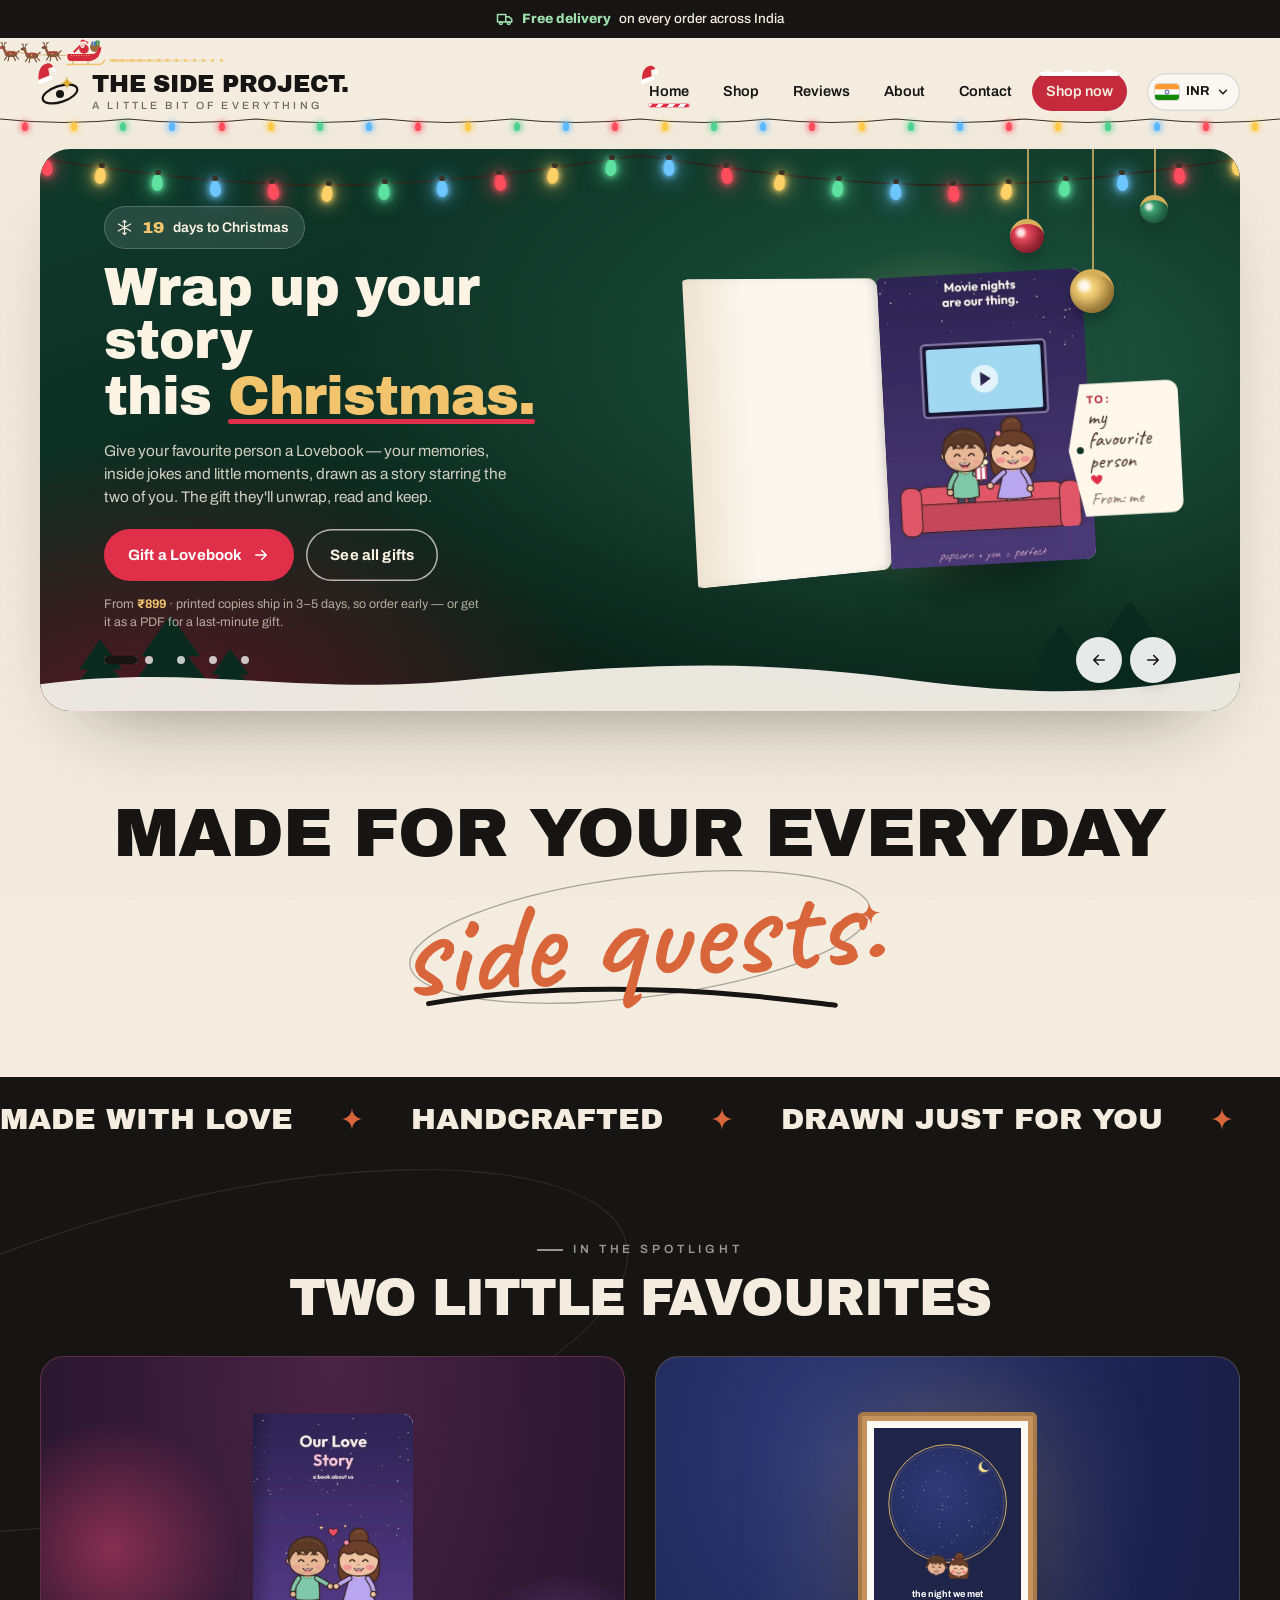
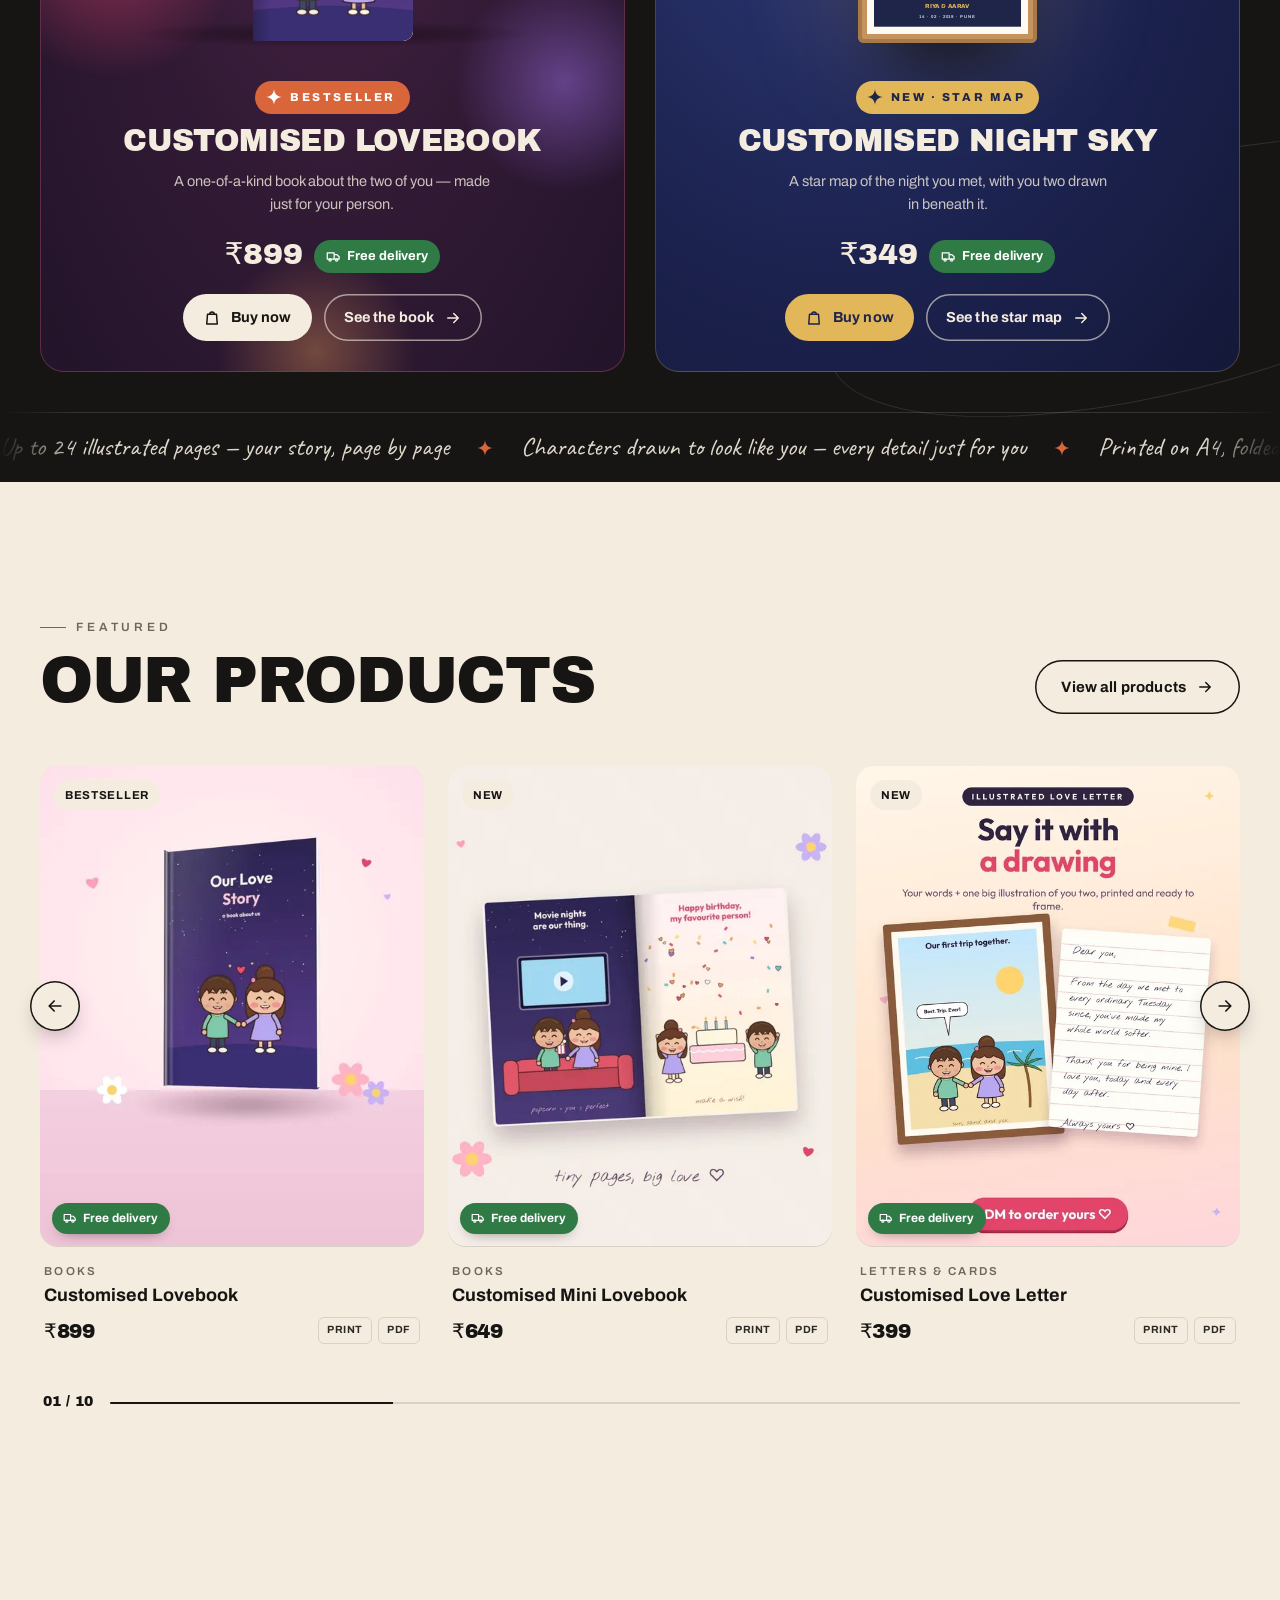
==== commit 5e397edb: "Add Vercel Speed Insights to every page Co-Authored-By: Claude Opus 5.5 <noreply@anthropic.com>" ====
--- a/index.html
+++ b/index.html
@@ -12,6 +12,9 @@
 <!-- Vercel Web Analytics -->
 <script>window.va = window.va || function () { (window.vaq = window.vaq || []).push(arguments); };</script>
 <script defer src="/_vercel/insights/script.js"></script>
+<!-- Vercel Speed Insights -->
+<script>window.si = window.si || function () { (window.siq = window.siq || []).push(arguments); };</script>
+<script defer src="/_vercel/speed-insights/script.js"></script>
 </head>
 <body data-page="home">
 <main>
--- a/css/style.css
+++ b/css/style.css
@@ -1837,3 +1837,18 @@
 }
 @media (max-width: 400px) { .cur-btn b { display: none; } }
 @media (min-width: 821px) { .nav { justify-content: flex-start; } .nav-links { margin-left: auto; } }
+
+/* ===================== speed, round 3 ===================== */
+/* quicker page switches */
+.curtain { transition-duration: .45s; }
+body.is-leaving .curtain { transition-duration: .22s; }
+body:not(.is-leaving) .curtain { animation-delay: 1.2s; }
+/* the star map: no per-star twinkle repaints, the bright glints still sparkle */
+.ss-poster .tw, .ss-poster .tw2 { animation: none; opacity: .8; }
+/* phones: drop the purely decorative background layers */
+@media (max-width: 760px) {
+  .hs-bgfx .fl, .hs-bgfx .tw:not(.big), .hs-bgfx .shoot, .lb-field, .ss-field i, .ss-field .sp, .hs-blob.b, .xb-glint, .hd-sleigh::after { display: none !important; }
+  .bauble.y { display: none; }
+}
+/* below-the-fold blocks skip rendering work until they're near the screen */
+.site-footer, .home-reviews + section, #home-reviews ~ .section { content-visibility: auto; contain-intrinsic-size: auto 600px; }
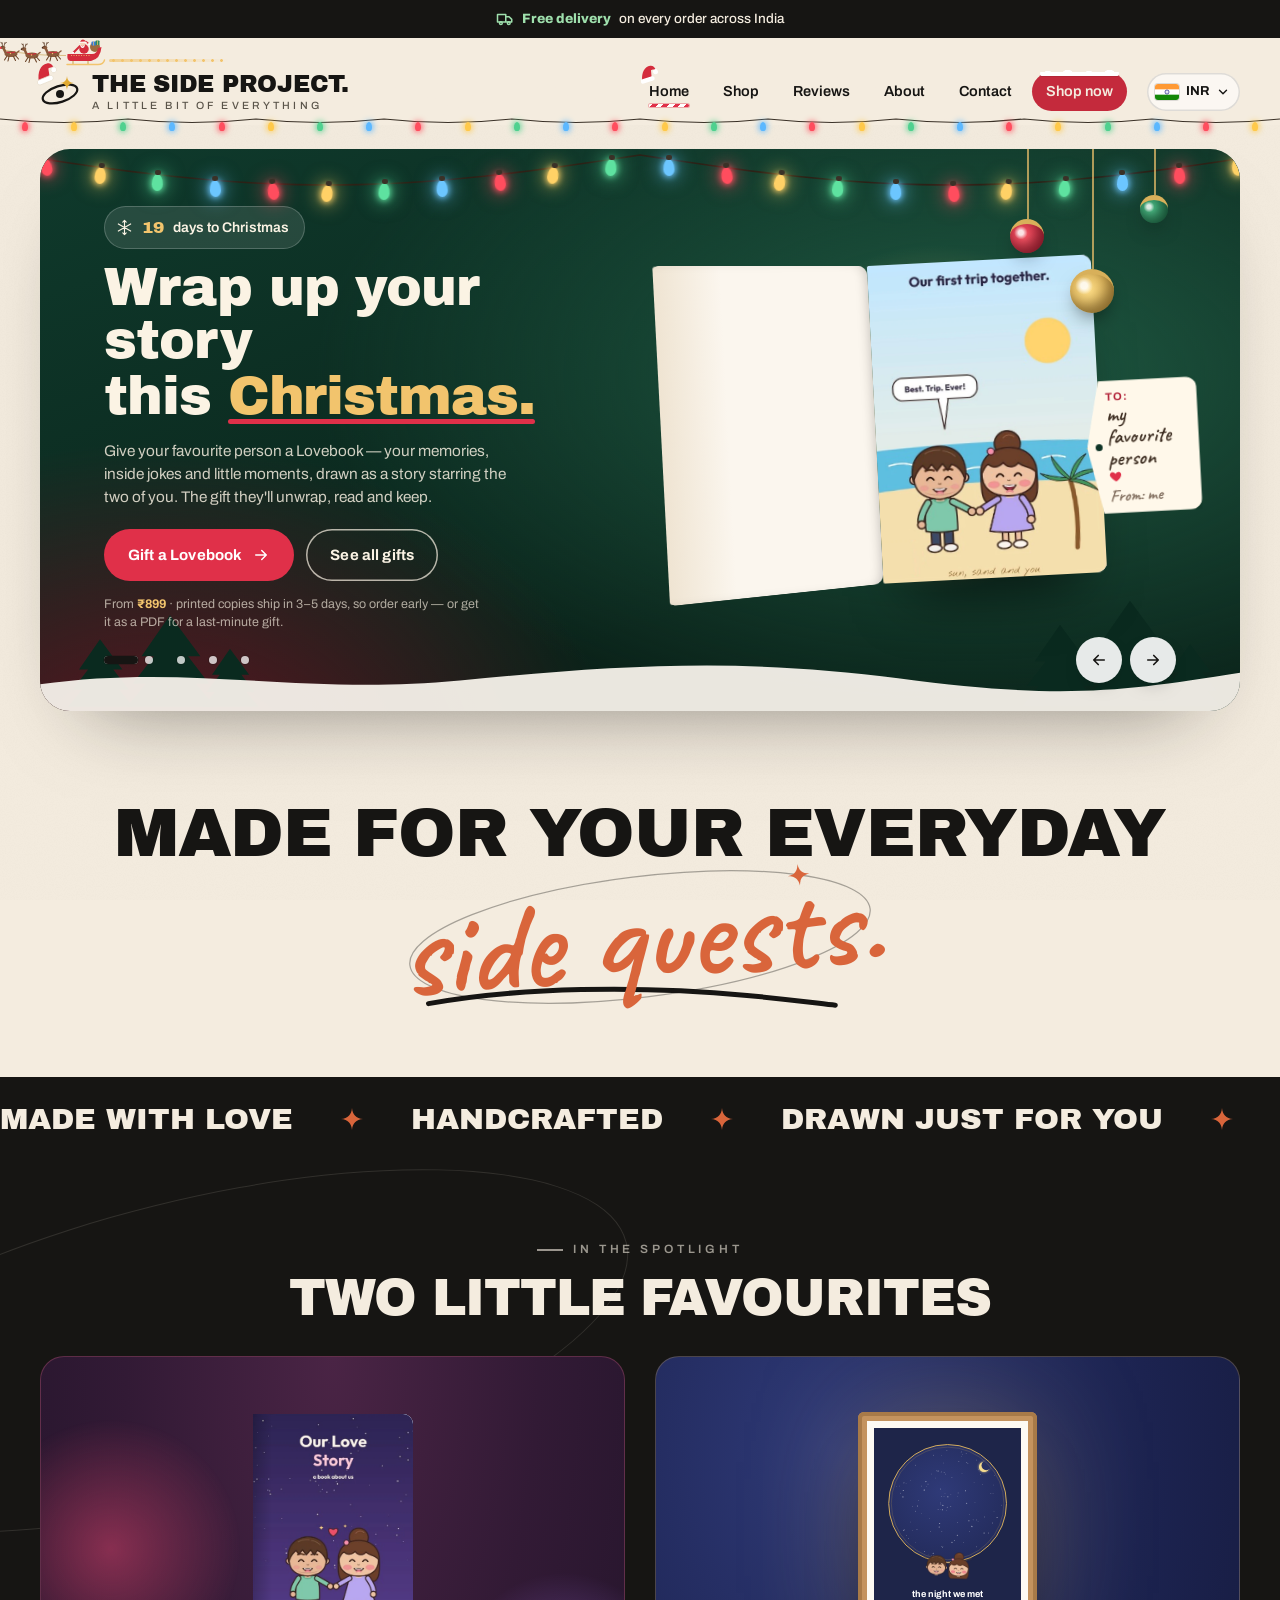
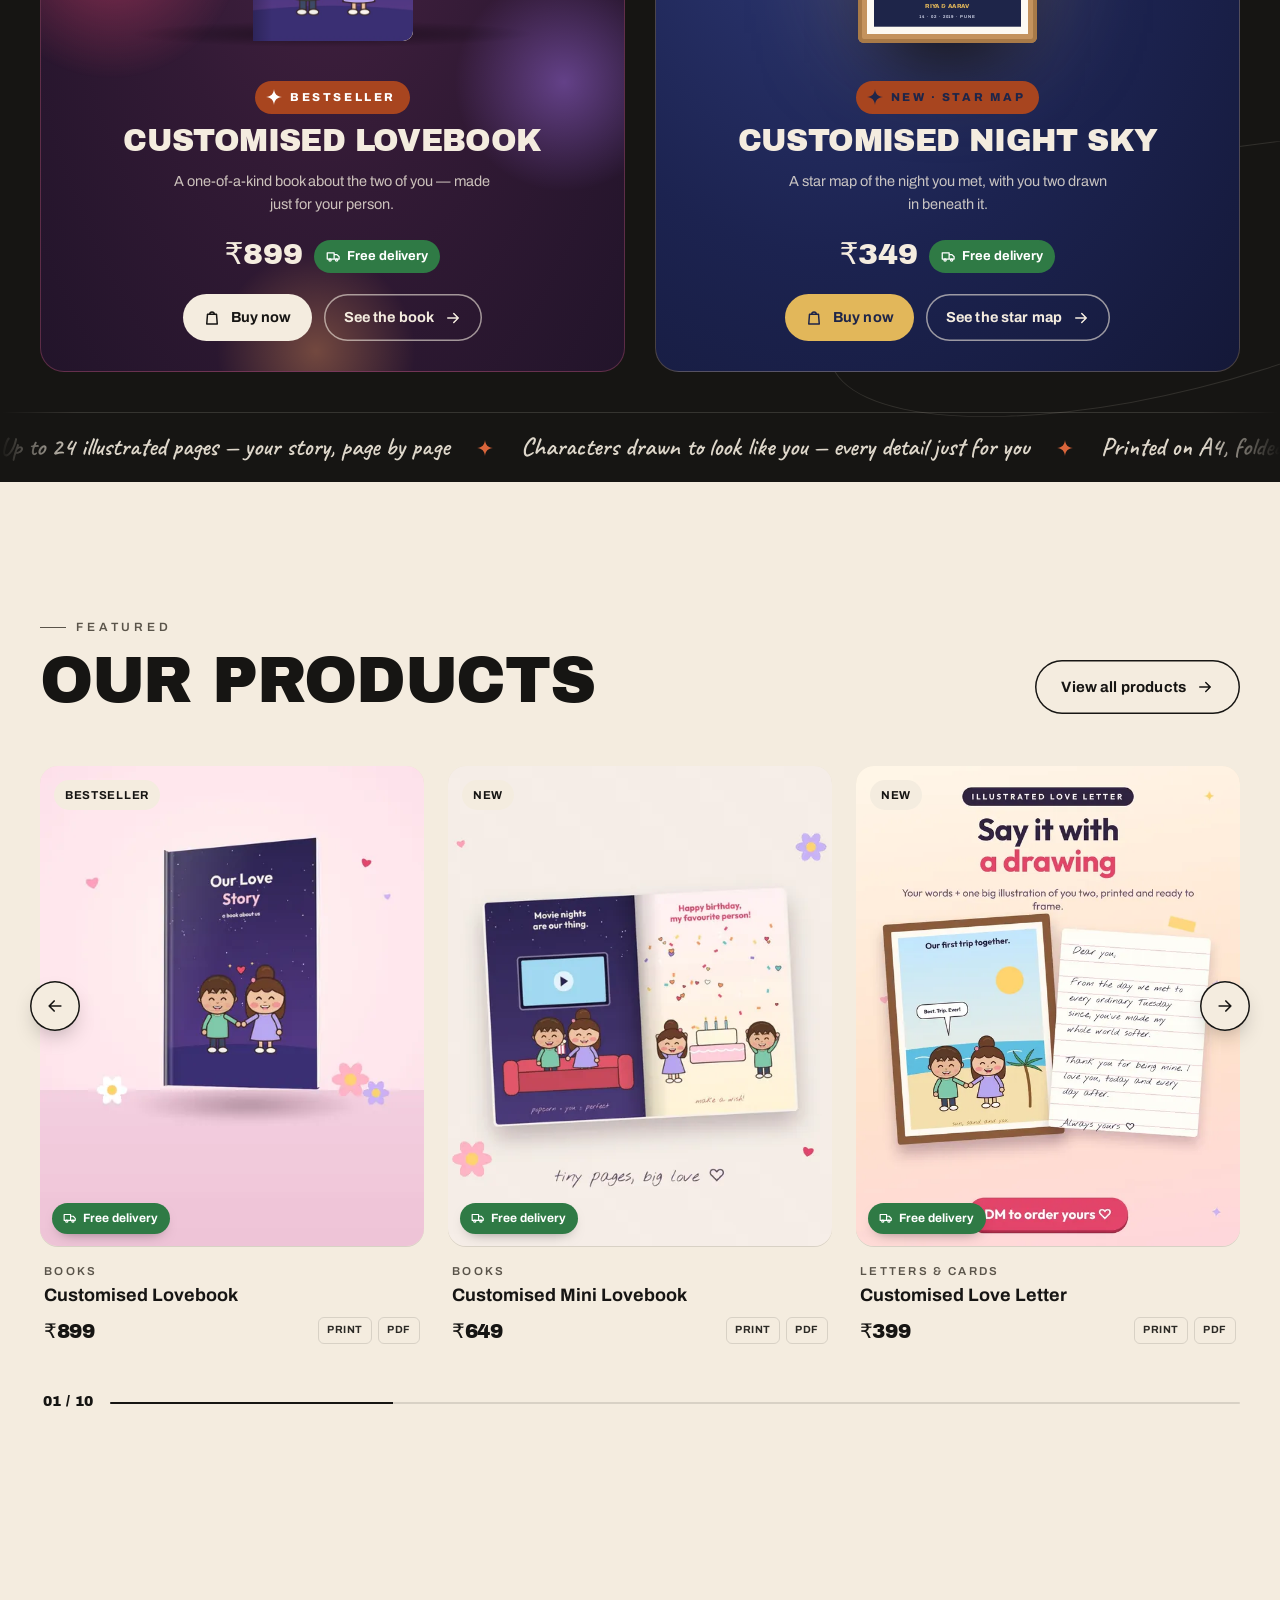
==== commit dd44d33b: "Report fixes: self-hosted fonts, non-blocking scripts, accessibility - Fonts served from the site (n" ====
--- a/index.html
+++ b/index.html
@@ -6,8 +6,8 @@
 <title>The Side Project</title>
 <meta name="description" content="The Side Project — customised, hand-illustrated gifts about you and your favourite people: Lovebooks, love letters, journey maps, notebooks, calendar magnets and more.">
 <link rel="icon" href="data:image/svg+xml,%3Csvg xmlns=%22http://www.w3.org/2000/svg%22 viewBox=%220 0 24 24%22%3E%3Cpath d=%22M12 0c.6 7.5 4.5 11.4 12 12-7.5.6-11.4 4.5-12 12-.6-7.5-4.5-11.4-12-12C7.5 11.4 11.4 7.5 12 0z%22/%3E%3C/svg%3E">
-<link rel="preconnect" href="https://fonts.googleapis.com"><link rel="preconnect" href="https://fonts.gstatic.com" crossorigin>
-<link href="https://fonts.googleapis.com/css2?family=Archivo:wght@400;500;600;700;800&family=Archivo+Black&family=Caveat:wght@600&display=swap" rel="stylesheet">
+<link rel="preload" href="assets/fonts/archivo-latin.woff2" as="font" type="font/woff2" crossorigin>
+<link rel="preload" href="assets/fonts/archivo-black-latin.woff2" as="font" type="font/woff2" crossorigin>
 <link rel="stylesheet" href="css/style.css">
 <!-- Vercel Web Analytics -->
 <script>window.va = window.va || function () { (window.vaq = window.vaq || []).push(arguments); };</script>
@@ -135,7 +135,7 @@
     </div>
   </section>
 </main>
-<script src="js/data.js"></script>
-<script src="js/main.js"></script>
+<script defer src="js/data.js"></script>
+<script defer src="js/main.js"></script>
 </body>
 </html>
--- a/css/style.css
+++ b/css/style.css
@@ -1,3 +1,10 @@
+/* fonts, served from this site (no third-party request) */
+@font-face { font-family: 'Archivo'; font-style: normal; font-weight: 400 800; font-display: swap; src: url(../assets/fonts/archivo-latin-ext.woff2) format('woff2'); unicode-range: U+0100-02BA, U+02BD-02C5, U+02C7-02CC, U+02CE-02D7, U+02DD-02FF, U+0304, U+0308, U+0329, U+1D00-1DBF, U+1E00-1E9F, U+1EF2-1EFF, U+2020, U+20A0-20AB, U+20AD-20C4, U+2113, U+2C60-2C7F, U+A720-A7FF; }
+@font-face { font-family: 'Archivo'; font-style: normal; font-weight: 400 800; font-display: swap; src: url(../assets/fonts/archivo-latin.woff2) format('woff2'); unicode-range: U+0000-00FF, U+0131, U+0152-0153, U+02BB-02BC, U+02C6, U+02DA, U+02DC, U+0304, U+0308, U+0329, U+2000-206F, U+20AC, U+2122, U+2191, U+2193, U+2212, U+2215, U+FEFF, U+FFFD; }
+@font-face { font-family: 'Archivo Black'; font-style: normal; font-weight: 400; font-display: swap; src: url(../assets/fonts/archivo-black-latin-ext.woff2) format('woff2'); unicode-range: U+0100-02BA, U+02BD-02C5, U+02C7-02CC, U+02CE-02D7, U+02DD-02FF, U+0304, U+0308, U+0329, U+1D00-1DBF, U+1E00-1E9F, U+1EF2-1EFF, U+2020, U+20A0-20AB, U+20AD-20C4, U+2113, U+2C60-2C7F, U+A720-A7FF; }
+@font-face { font-family: 'Archivo Black'; font-style: normal; font-weight: 400; font-display: swap; src: url(../assets/fonts/archivo-black-latin.woff2) format('woff2'); unicode-range: U+0000-00FF, U+0131, U+0152-0153, U+02BB-02BC, U+02C6, U+02DA, U+02DC, U+0304, U+0308, U+0329, U+2000-206F, U+20AC, U+2122, U+2191, U+2193, U+2212, U+2215, U+FEFF, U+FFFD; }
+@font-face { font-family: 'Caveat'; font-style: normal; font-weight: 600; font-display: swap; src: url(../assets/fonts/caveat-latin-ext.woff2) format('woff2'); unicode-range: U+0100-02BA, U+02BD-02C5, U+02C7-02CC, U+02CE-02D7, U+02DD-02FF, U+0304, U+0308, U+0329, U+1D00-1DBF, U+1E00-1E9F, U+1EF2-1EFF, U+2020, U+20A0-20AB, U+20AD-20C4, U+2113, U+2C60-2C7F, U+A720-A7FF; }
+@font-face { font-family: 'Caveat'; font-style: normal; font-weight: 600; font-display: swap; src: url(../assets/fonts/caveat-latin.woff2) format('woff2'); unicode-range: U+0000-00FF, U+0131, U+0152-0153, U+02BB-02BC, U+02C6, U+02DA, U+02DC, U+0304, U+0308, U+0329, U+2000-206F, U+20AC, U+2122, U+2191, U+2193, U+2212, U+2215, U+FEFF, U+FFFD; }
 /* ============ THE SIDE PROJECT — styles ============ */
 :root {
   --cream: #f4ecdf;
@@ -1852,3 +1859,17 @@
 }
 /* below-the-fold blocks skip rendering work until they're near the screen */
 .site-footer, .home-reviews + section, #home-reviews ~ .section { content-visibility: auto; contain-intrinsic-size: auto 600px; }
+
+/* ===================== experience score ===================== */
+/* the Lovebook's pages are all painted from the start and simply stacked (the visible one on top),
+   so turning a page doesn't count as a brand-new "largest paint" seconds later */
+.xb-page img { opacity: 1; z-index: 0; }
+.xb-page img.on { z-index: 1; }
+/* a slightly bigger book, so it stays the largest thing painted at load */
+.xb-book { width: clamp(170px, 17.5vw, 240px); }
+
+/* accessibility: stronger contrast for small text */
+:root { --muted: #5a544a; }
+.bs-pill, .rv-avatar { background: var(--accent-ink) !important; }
+.hs-kicker { color: color-mix(in srgb, var(--ac) 62%, #000); }
+.hs-prod.dark .hs-kicker { color: var(--ac); }
